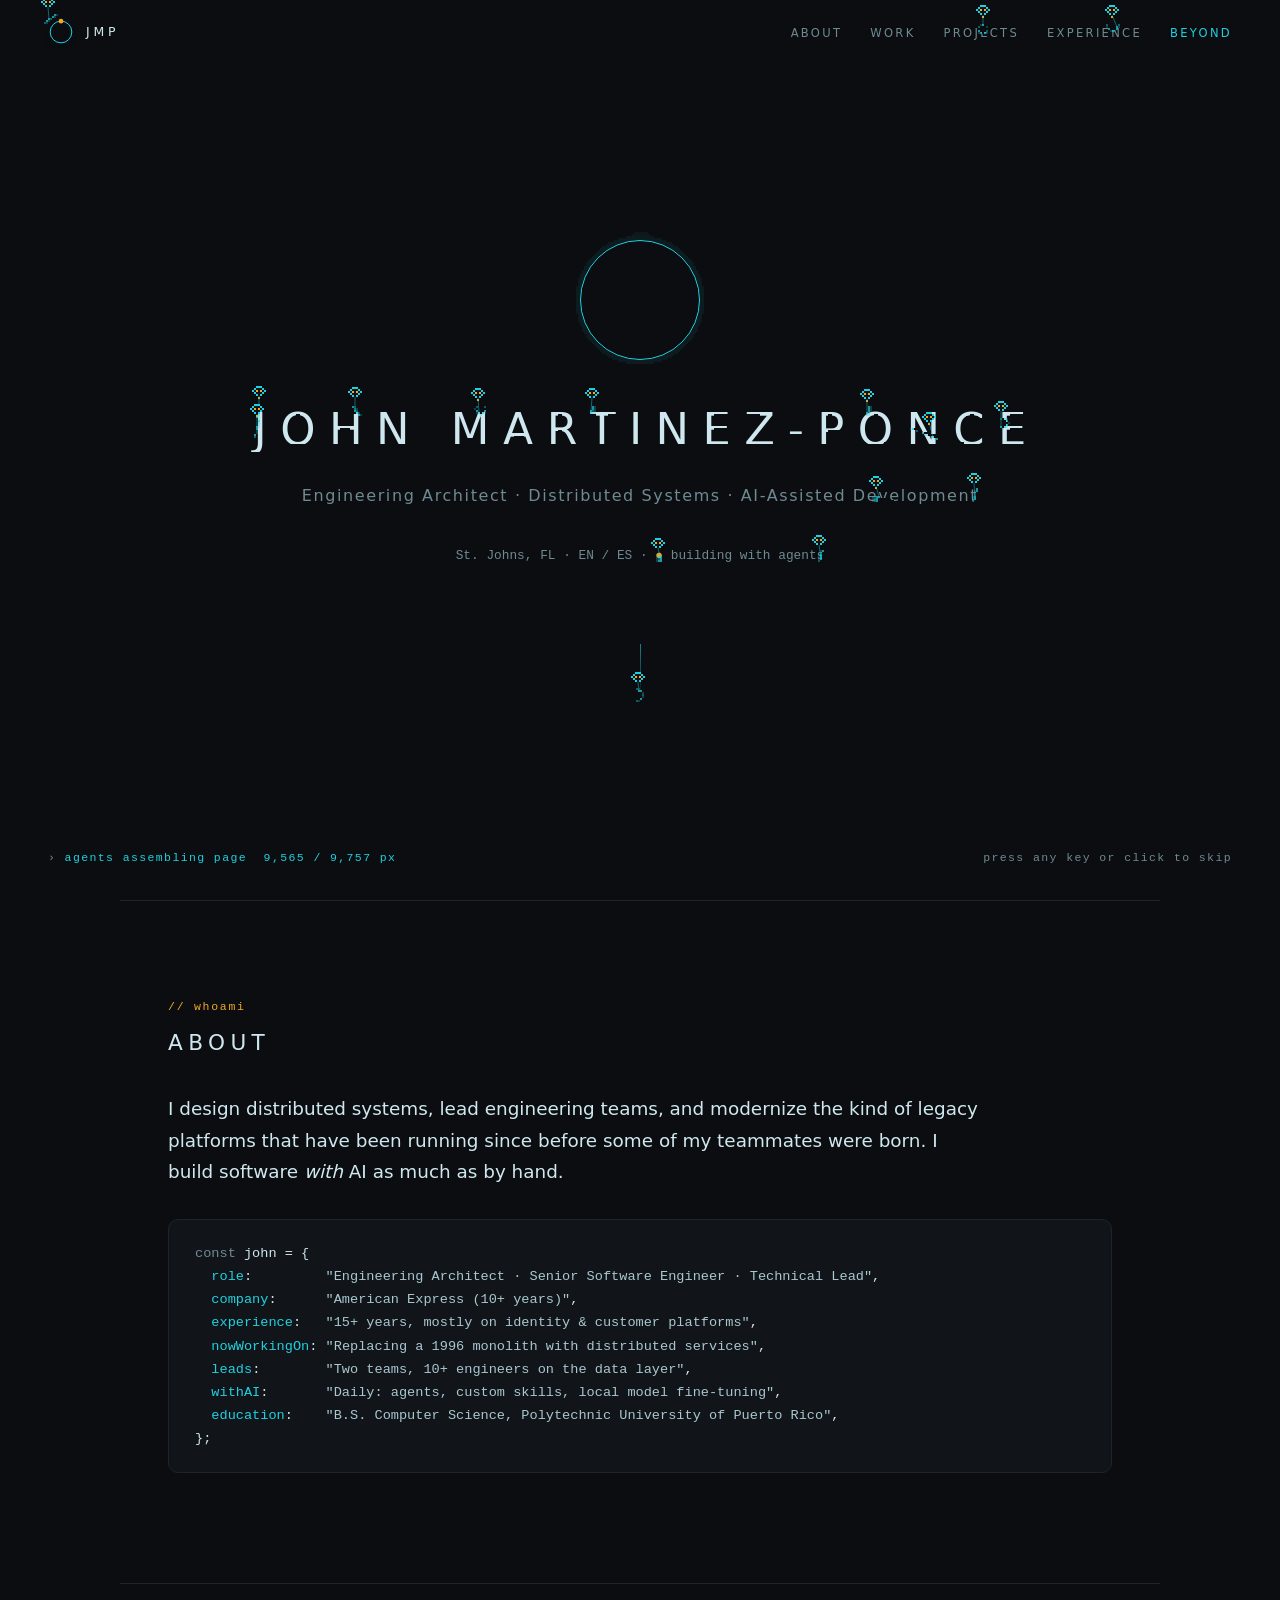
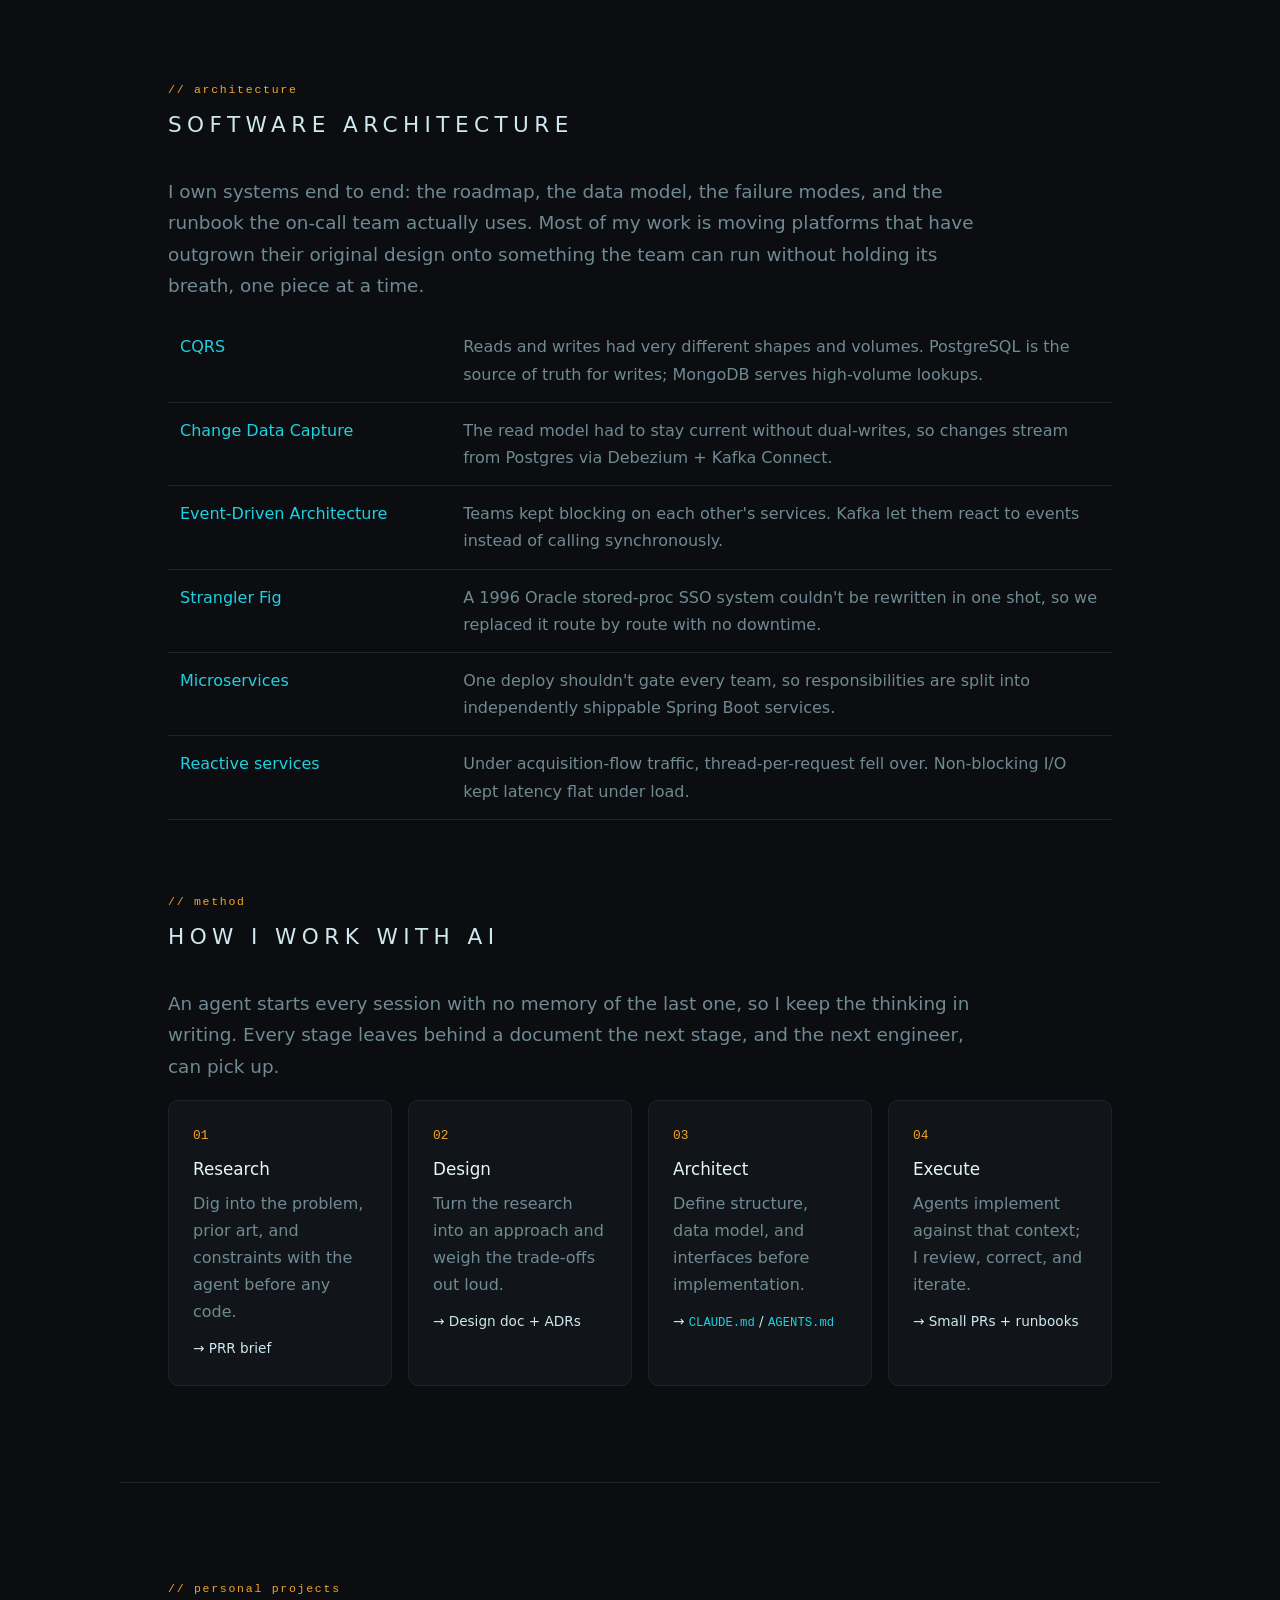
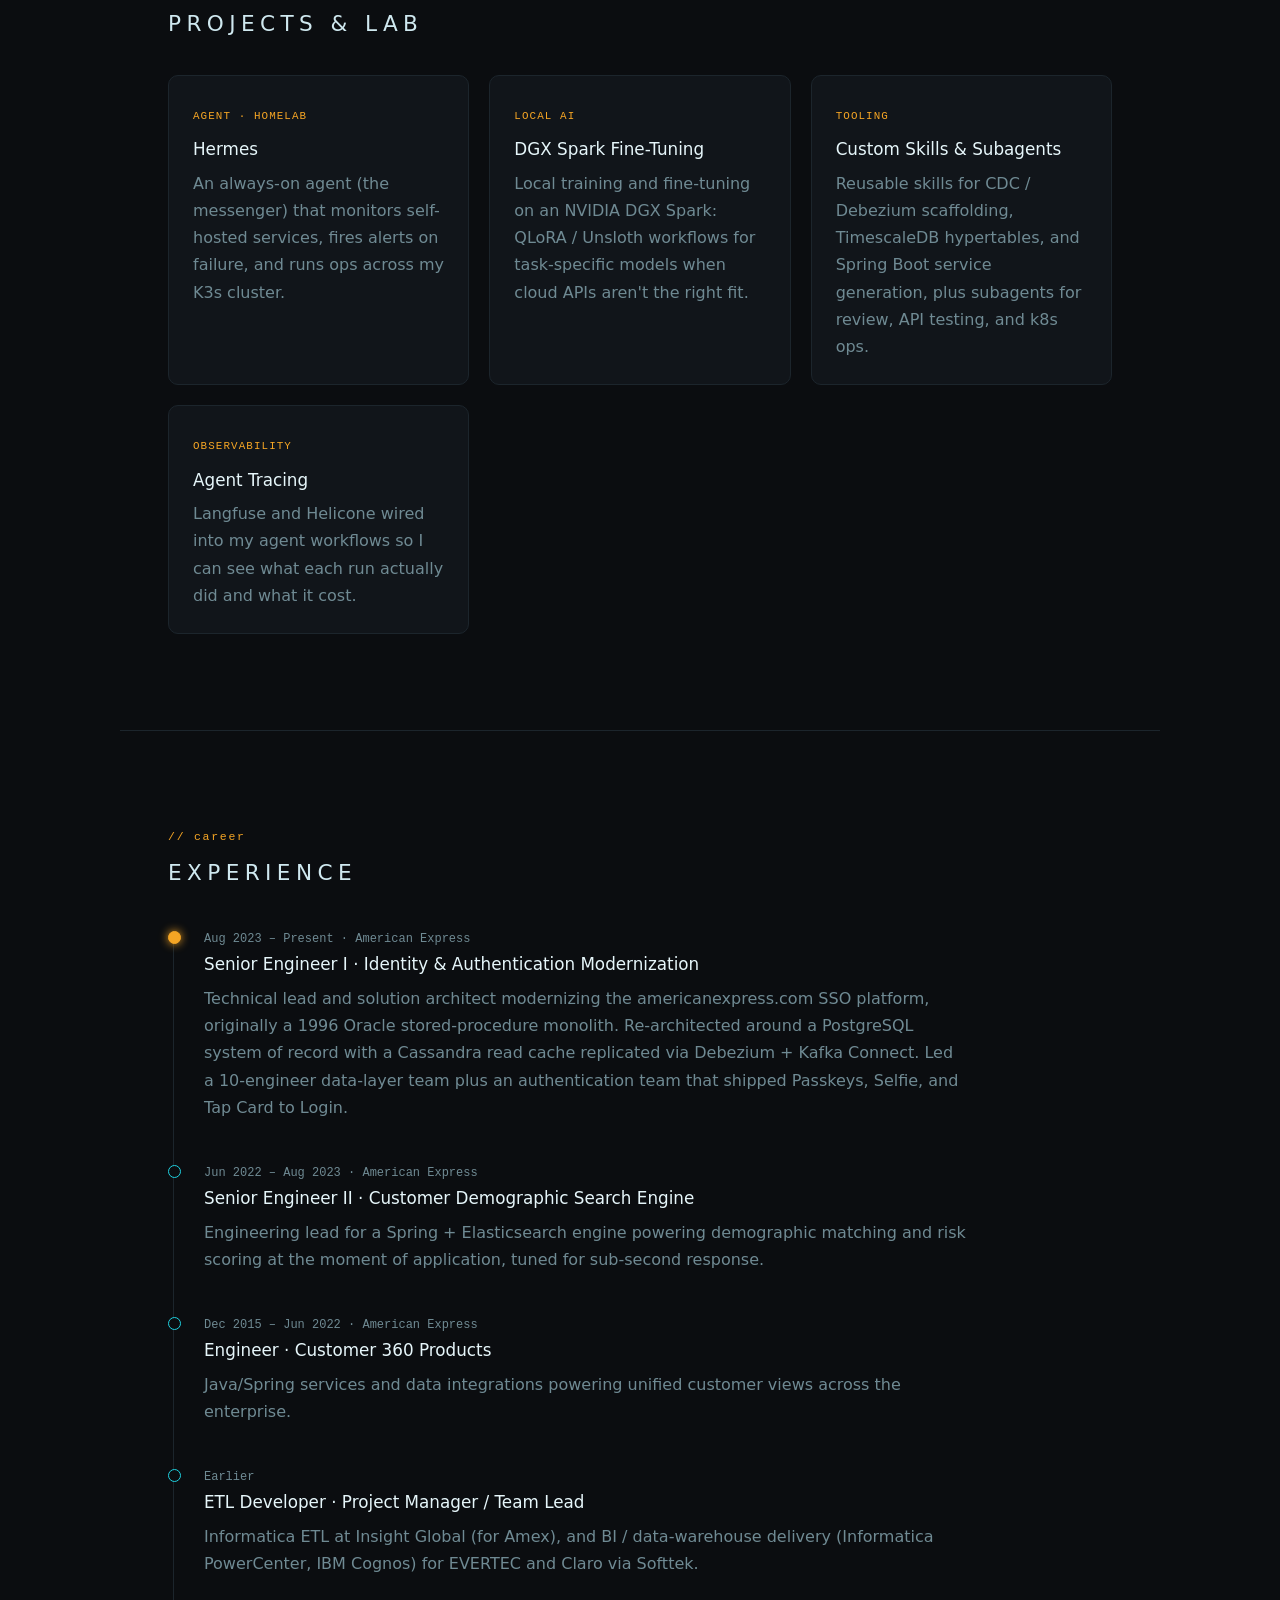
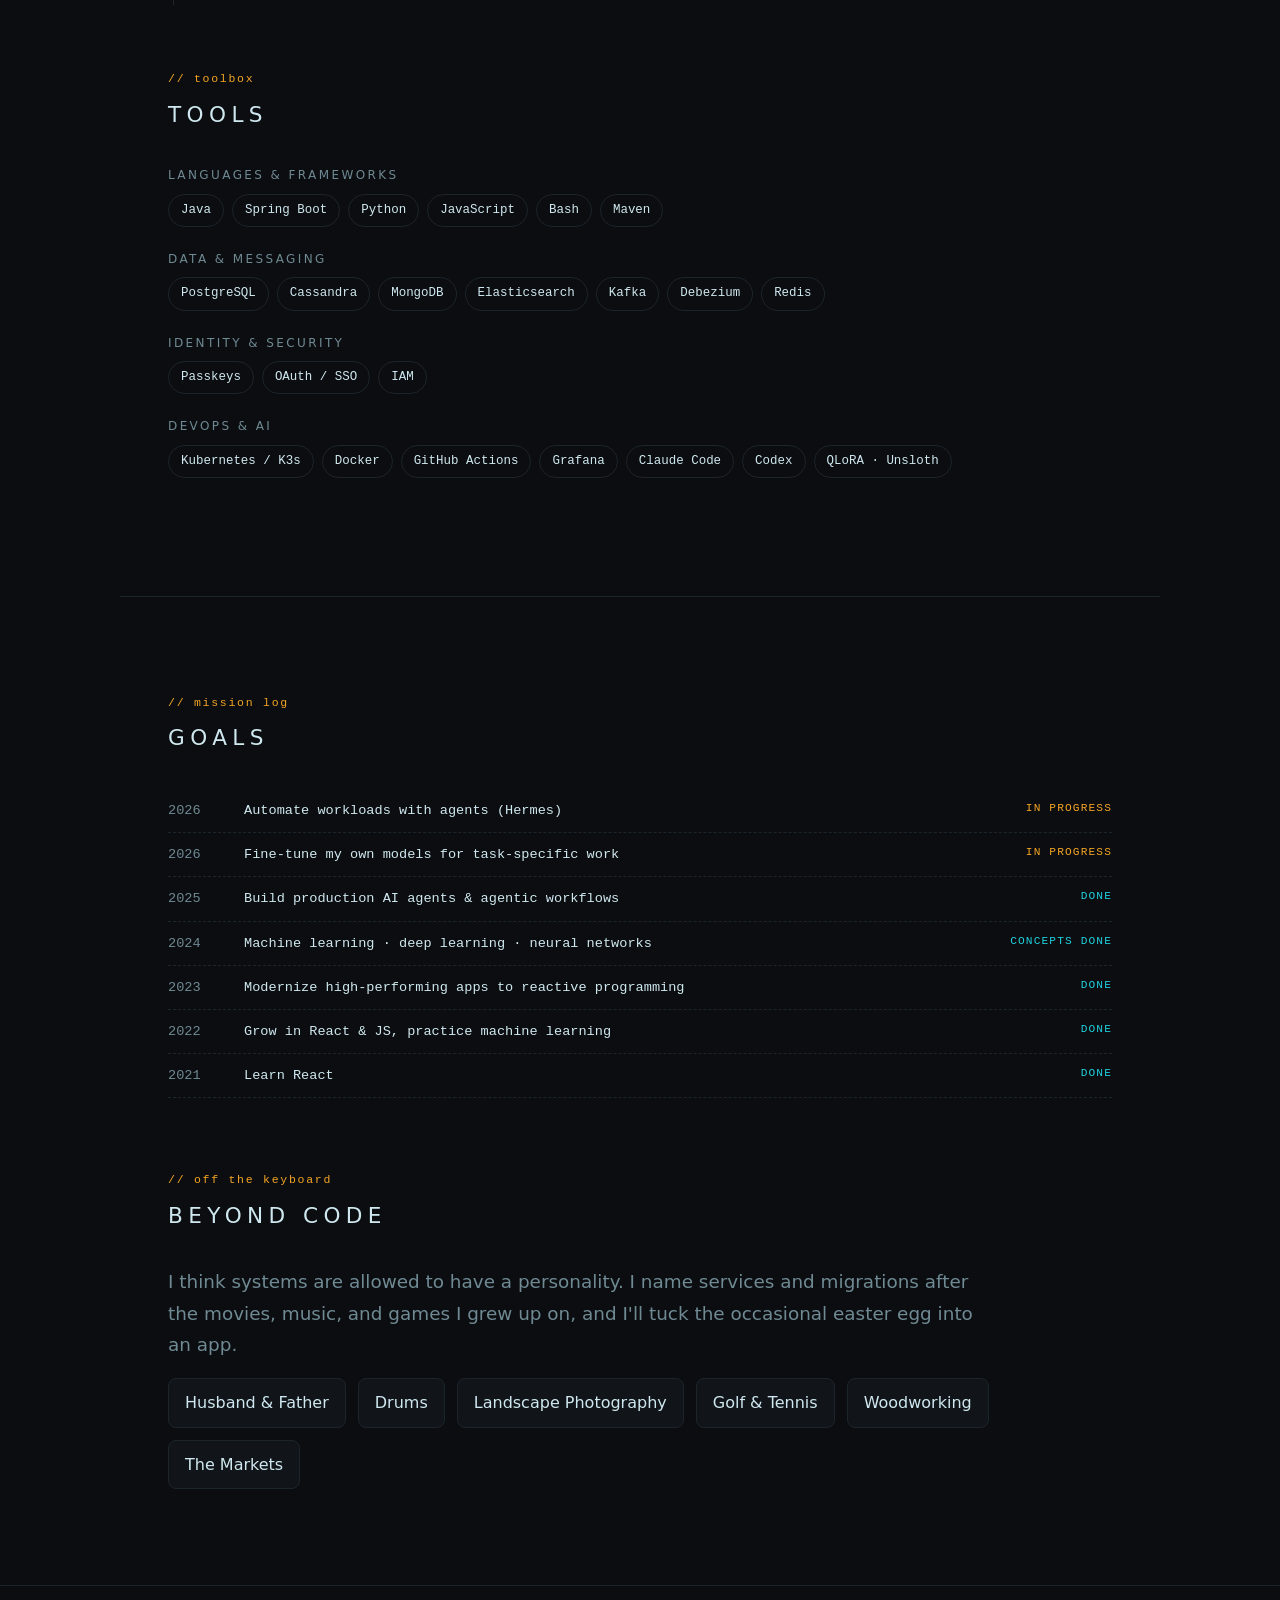
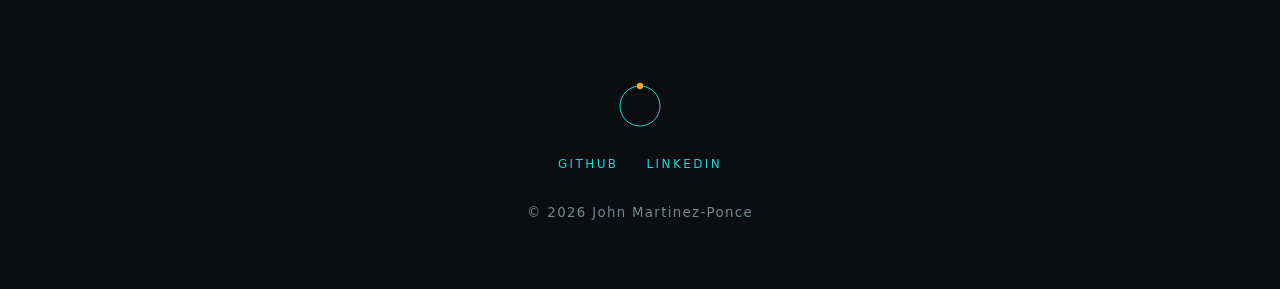
==== site/index.html @ c5ee33a5 "Add personal portfolio site with agent-built loading intro Static site in site/ (no build step) usin" ====
<!doctype html>
<html lang="en">
<head>
  <meta charset="utf-8">
  <meta name="viewport" content="width=device-width, initial-scale=1">
  <title>John Martinez-Ponce · Engineering Architect</title>
  <meta name="description" content="John Martinez-Ponce: Engineering Architect, distributed systems, and AI-assisted development.">
  <meta name="theme-color" content="#0b0d10">
  <link rel="icon" href="favicon.svg" type="image/svg+xml">
  <link rel="stylesheet" href="styles.css">
  <!-- Arm the loading intro before first paint (skipped for reduced-motion users). -->
  <script>
    if (!matchMedia("(prefers-reduced-motion: reduce)").matches) {
      document.documentElement.classList.add("intro");
      history.scrollRestoration = "manual";
    }
  </script>
</head>
<body>

<div id="intro" aria-hidden="true">
  <div class="intro-hud">
    <span>› <span id="intro-status">booting construct</span></span>
    <span class="intro-skip">press any key or click to skip</span>
  </div>
</div>

<nav class="nav">
  <a class="brand" href="#top" aria-label="Home">
    <svg class="orbit" viewBox="0 0 120 120" aria-hidden="true">
      <circle class="ring" cx="60" cy="60" r="50"/>
      <circle class="dot" cx="60" cy="10" r="11"/>
    </svg>
    JMP
  </a>
  <ul>
    <li><a href="#about">About</a></li>
    <li><a href="#work">Work</a></li>
    <li><a href="#projects">Projects</a></li>
    <li><a href="#experience">Experience</a></li>
    <li><a href="#beyond">Beyond</a></li>
  </ul>
</nav>

<header class="hero" id="top">
  <div class="orbit-mark" aria-hidden="true"></div>
  <h1>John Martinez-Ponce</h1>
  <p class="tagline">Engineering Architect · Distributed Systems · AI-Assisted Development</p>
  <p class="status">St. Johns, FL · EN / ES · <span>●</span> building with agents</p>
  <div class="scroll-cue" aria-hidden="true"></div>
</header>

<main>

  <section id="about">
    <p class="eyebrow">// whoami</p>
    <h2>About</h2>
    <p class="lede">
      I design distributed systems, lead engineering teams, and modernize the kind of legacy platforms
      that have been running since before some of my teammates were born. I build software
      <em>with</em> AI as much as by hand.
    </p>
<pre class="terminal"><span class="p">const</span> john = {
  <span class="k">role</span>:         <span class="s">"Engineering Architect · Senior Software Engineer · Technical Lead"</span>,
  <span class="k">company</span>:      <span class="s">"American Express (10+ years)"</span>,
  <span class="k">experience</span>:   <span class="s">"15+ years, mostly on identity &amp; customer platforms"</span>,
  <span class="k">nowWorkingOn</span>: <span class="s">"Replacing a 1996 monolith with distributed services"</span>,
  <span class="k">leads</span>:        <span class="s">"Two teams, 10+ engineers on the data layer"</span>,
  <span class="k">withAI</span>:       <span class="s">"Daily: agents, custom skills, local model fine-tuning"</span>,
  <span class="k">education</span>:    <span class="s">"B.S. Computer Science, Polytechnic University of Puerto Rico"</span>,
};</pre>
  </section>

  <section id="work">
    <p class="eyebrow">// architecture</p>
    <h2>Software Architecture</h2>
    <p class="lede muted">
      I own systems end to end: the roadmap, the data model, the failure modes, and the runbook the
      on-call team actually uses. Most of my work is moving platforms that have outgrown their original
      design onto something the team can run without holding its breath, one piece at a time.
    </p>
    <table class="patterns">
      <tr><td>CQRS</td><td>Reads and writes had very different shapes and volumes. PostgreSQL is the source of truth for writes; MongoDB serves high-volume lookups.</td></tr>
      <tr><td>Change Data Capture</td><td>The read model had to stay current without dual-writes, so changes stream from Postgres via Debezium + Kafka Connect.</td></tr>
      <tr><td>Event-Driven Architecture</td><td>Teams kept blocking on each other's services. Kafka let them react to events instead of calling synchronously.</td></tr>
      <tr><td>Strangler Fig</td><td>A 1996 Oracle stored-proc SSO system couldn't be rewritten in one shot, so we replaced it route by route with no downtime.</td></tr>
      <tr><td>Microservices</td><td>One deploy shouldn't gate every team, so responsibilities are split into independently shippable Spring Boot services.</td></tr>
      <tr><td>Reactive services</td><td>Under acquisition-flow traffic, thread-per-request fell over. Non-blocking I/O kept latency flat under load.</td></tr>
    </table>

    <p class="eyebrow" style="margin-top:72px">// method</p>
    <h2>How I Work With AI</h2>
    <p class="lede muted">
      An agent starts every session with no memory of the last one, so I keep the thinking in writing.
      Every stage leaves behind a document the next stage, and the next engineer, can pick up.
    </p>
    <div class="steps">
      <div class="card"><h3>Research</h3><p>Dig into the problem, prior art, and constraints with the agent before any code.</p><p class="out">→ PRR brief</p></div>
      <div class="card"><h3>Design</h3><p>Turn the research into an approach and weigh the trade-offs out loud.</p><p class="out">→ Design doc + ADRs</p></div>
      <div class="card"><h3>Architect</h3><p>Define structure, data model, and interfaces before implementation.</p><p class="out">→ <code>CLAUDE.md</code> / <code>AGENTS.md</code></p></div>
      <div class="card"><h3>Execute</h3><p>Agents implement against that context; I review, correct, and iterate.</p><p class="out">→ Small PRs + runbooks</p></div>
    </div>
  </section>

  <section id="projects">
    <p class="eyebrow">// personal projects</p>
    <h2>Projects &amp; Lab</h2>
    <div class="grid">
      <article class="card">
        <span class="tag">Agent · Homelab</span>
        <h3>Hermes</h3>
        <p>An always-on agent (the messenger) that monitors self-hosted services, fires alerts on failure, and runs ops across my K3s cluster.</p>
      </article>
      <article class="card">
        <span class="tag">Local AI</span>
        <h3>DGX Spark Fine-Tuning</h3>
        <p>Local training and fine-tuning on an NVIDIA DGX Spark: QLoRA / Unsloth workflows for task-specific models when cloud APIs aren't the right fit.</p>
      </article>
      <article class="card">
        <span class="tag">Tooling</span>
        <h3>Custom Skills &amp; Subagents</h3>
        <p>Reusable skills for CDC / Debezium scaffolding, TimescaleDB hypertables, and Spring Boot service generation, plus subagents for review, API testing, and k8s ops.</p>
      </article>
      <article class="card">
        <span class="tag">Observability</span>
        <h3>Agent Tracing</h3>
        <p>Langfuse and Helicone wired into my agent workflows so I can see what each run actually did and what it cost.</p>
      </article>
    </div>
  </section>

  <section id="experience">
    <p class="eyebrow">// career</p>
    <h2>Experience</h2>
    <ol class="timeline">
      <li>
        <span class="when">Aug 2023 – Present · American Express</span>
        <h3>Senior Engineer I · Identity &amp; Authentication Modernization</h3>
        <p>Technical lead and solution architect modernizing the americanexpress.com SSO platform, originally a 1996 Oracle stored-procedure monolith. Re-architected around a PostgreSQL system of record with a Cassandra read cache replicated via Debezium + Kafka Connect. Led a 10-engineer data-layer team plus an authentication team that shipped Passkeys, Selfie, and Tap Card to Login.</p>
      </li>
      <li>
        <span class="when">Jun 2022 – Aug 2023 · American Express</span>
        <h3>Senior Engineer II · Customer Demographic Search Engine</h3>
        <p>Engineering lead for a Spring + Elasticsearch engine powering demographic matching and risk scoring at the moment of application, tuned for sub-second response.</p>
      </li>
      <li>
        <span class="when">Dec 2015 – Jun 2022 · American Express</span>
        <h3>Engineer · Customer 360 Products</h3>
        <p>Java/Spring services and data integrations powering unified customer views across the enterprise.</p>
      </li>
      <li>
        <span class="when">Earlier</span>
        <h3>ETL Developer · Project Manager / Team Lead</h3>
        <p>Informatica ETL at Insight Global (for Amex), and BI / data-warehouse delivery (Informatica PowerCenter, IBM Cognos) for EVERTEC and Claro via Softtek.</p>
      </li>
    </ol>

    <p class="eyebrow" style="margin-top:56px">// toolbox</p>
    <h2>Tools</h2>
    <div class="stack-group"><h3>Languages &amp; Frameworks</h3><div class="chips"><span>Java</span><span>Spring Boot</span><span>Python</span><span>JavaScript</span><span>Bash</span><span>Maven</span></div></div>
    <div class="stack-group"><h3>Data &amp; Messaging</h3><div class="chips"><span>PostgreSQL</span><span>Cassandra</span><span>MongoDB</span><span>Elasticsearch</span><span>Kafka</span><span>Debezium</span><span>Redis</span></div></div>
    <div class="stack-group"><h3>Identity &amp; Security</h3><div class="chips"><span>Passkeys</span><span>OAuth / SSO</span><span>IAM</span></div></div>
    <div class="stack-group"><h3>DevOps &amp; AI</h3><div class="chips"><span>Kubernetes / K3s</span><span>Docker</span><span>GitHub Actions</span><span>Grafana</span><span>Claude Code</span><span>Codex</span><span>QLoRA · Unsloth</span></div></div>
  </section>

  <section id="beyond">
    <p class="eyebrow">// mission log</p>
    <h2>Goals</h2>
    <ul class="log">
      <li><span class="yr">2026</span><span>Automate workloads with agents (Hermes)</span><span class="st live">IN PROGRESS</span></li>
      <li><span class="yr">2026</span><span>Fine-tune my own models for task-specific work</span><span class="st live">IN PROGRESS</span></li>
      <li><span class="yr">2025</span><span>Build production AI agents &amp; agentic workflows</span><span class="st done">DONE</span></li>
      <li><span class="yr">2024</span><span>Machine learning · deep learning · neural networks</span><span class="st done">CONCEPTS DONE</span></li>
      <li><span class="yr">2023</span><span>Modernize high-performing apps to reactive programming</span><span class="st done">DONE</span></li>
      <li><span class="yr">2022</span><span>Grow in React &amp; JS, practice machine learning</span><span class="st done">DONE</span></li>
      <li><span class="yr">2021</span><span>Learn React</span><span class="st done">DONE</span></li>
    </ul>

    <p class="eyebrow" style="margin-top:72px">// off the keyboard</p>
    <h2>Beyond Code</h2>
    <p class="lede muted">
      I think systems are allowed to have a personality. I name services and migrations after the movies,
      music, and games I grew up on, and I'll tuck the occasional easter egg into an app.
    </p>
    <div class="hobbies">
      <span>Husband &amp; Father</span><span>Drums</span><span>Landscape Photography</span>
      <span>Golf &amp; Tennis</span><span>Woodworking</span><span>The Markets</span>
    </div>
  </section>

</main>

<footer>
  <svg class="orbit" viewBox="0 0 120 120" aria-hidden="true">
    <circle class="ring" cx="60" cy="60" r="50"/>
    <circle class="dot" cx="60" cy="10" r="8"/>
  </svg>
  <div class="links">
    <a href="https://github.com/jmartinez5120">GitHub</a>
    <a href="https://www.linkedin.com/in/john-martinez-10aba346">LinkedIn</a>
  </div>
  <small>© <span id="year"></span> John Martinez-Ponce</small>
</footer>

<script src="main.js"></script>
<script src="intro.js"></script>
</body>
</html>
---- site/styles.css ----
/* Palette lifted from liminalorbit.com */
:root {
  --bg: #0b0d10;
  --bg-raised: #11151a;
  --line: #1c252c;
  --text: #cfe8ef;
  --muted: #6f8a93;
  --cyan: #1fd1e0;
  --amber: #f5a524;
  --sans: system-ui, -apple-system, "Segoe UI", sans-serif;
  --mono: ui-monospace, "SF Mono", Menlo, Consolas, monospace;
  --max: 1040px;
}

* { box-sizing: border-box; }
body {
  margin: 0;
  background: var(--bg);
  color: var(--text);
  font-family: var(--sans);
  font-weight: 300;
  line-height: 1.7;
  -webkit-font-smoothing: antialiased;
}
a { color: var(--cyan); text-decoration: none; }
a:hover { color: var(--amber); }
strong { font-weight: 500; color: #e6f6fa; }
code { font-family: var(--mono); font-size: .9em; color: var(--cyan); }

/* ---------- Orbit mark ---------- */
.orbit { display: block; overflow: visible; }
.orbit .ring {
  fill: none;
  stroke: var(--cyan);
  stroke-width: 1;
  vector-effect: non-scaling-stroke;
}
.orbit .dot { fill: var(--amber); }

/* Hero mark: exact CSS from liminalorbit.com (120px ring, 10px dot, both glowing). */
.orbit-mark {
  width: 120px;
  height: 120px;
  border: 1px solid var(--cyan);
  border-radius: 50%;
  position: relative;
  margin-bottom: 32px;
  box-shadow: 0 0 40px #1fd1e033;
}
.orbit-mark::after {
  content: "";
  position: absolute;
  width: 10px;
  height: 10px;
  background: var(--amber);
  border-radius: 50%;
  top: -5px;
  left: 55px;
  box-shadow: 0 0 12px var(--amber);
}

/* ---------- Nav ---------- */
.nav {
  position: fixed;
  inset: 0 0 auto 0;
  z-index: 10;
  display: flex;
  align-items: center;
  justify-content: space-between;
  padding: 18px clamp(20px, 5vw, 48px);
  background: linear-gradient(var(--bg) 40%, transparent);
}
.brand {
  display: flex;
  align-items: center;
  gap: 12px;
  color: var(--text);
  letter-spacing: .3em;
  text-transform: uppercase;
  font-size: .78rem;
}
.brand .orbit { width: 26px; height: 26px; }
.nav ul { display: flex; gap: 28px; list-style: none; margin: 0; padding: 0; }
.nav ul a {
  color: var(--muted);
  font-size: .72rem;
  letter-spacing: .2em;
  text-transform: uppercase;
}
.nav ul a:hover, .nav ul a.active { color: var(--cyan); }

/* ---------- Hero ---------- */
.hero {
  min-height: 100vh;
  display: flex;
  flex-direction: column;
  align-items: center;
  justify-content: center;
  text-align: center;
  padding: 120px 24px 80px;
}
.hero h1 {
  font-weight: 300;
  letter-spacing: .3em;
  text-transform: uppercase;
  font-size: clamp(1.6rem, 4.5vw, 2.8rem);
  margin: 0 0 0 .3em; /* offsets trailing letter-spacing so it centers */
}
.hero .tagline { color: var(--muted); letter-spacing: .1em; margin: 14px 0 0; }
.hero .status {
  margin-top: 36px;
  font-family: var(--mono);
  font-size: .8rem;
  color: var(--muted);
}
.hero .status span { color: var(--amber); }
.scroll-cue {
  margin-top: 64px;
  width: 1px;
  height: 56px;
  background: linear-gradient(var(--cyan), transparent);
  opacity: .6;
}

/* ---------- Sections ---------- */
main section {
  max-width: var(--max);
  margin: 0 auto;
  padding: 96px clamp(20px, 5vw, 48px);
  border-top: 1px solid var(--line);
}
.eyebrow {
  font-family: var(--mono);
  font-size: .72rem;
  color: var(--amber);
  letter-spacing: .15em;
  margin: 0 0 8px;
}
h2 {
  font-weight: 300;
  letter-spacing: .25em;
  text-transform: uppercase;
  font-size: 1.35rem;
  margin: 0 0 32px;
}
h3 { font-weight: 500; font-size: 1.05rem; margin: 0 0 6px; color: #e6f6fa; }
.lede { font-size: 1.15rem; max-width: 70ch; }
.muted { color: var(--muted); }

.grid { display: grid; gap: 20px; grid-template-columns: repeat(auto-fit, minmax(280px, 1fr)); }
.card {
  background: var(--bg-raised);
  border: 1px solid var(--line);
  border-radius: 10px;
  padding: 24px;
}
.card:hover { border-color: #1fd1e055; }
.card p { margin: 0; color: var(--muted); }
.card .tag {
  display: inline-block;
  font-family: var(--mono);
  font-size: .68rem;
  letter-spacing: .1em;
  text-transform: uppercase;
  color: var(--amber);
  margin-bottom: 10px;
}

/* whoami block */
.terminal {
  background: var(--bg-raised);
  border: 1px solid var(--line);
  border-radius: 10px;
  padding: 22px 26px;
  font-family: var(--mono);
  font-size: .85rem;
  overflow-x: auto;
  margin-top: 32px;
}
.terminal .k { color: var(--cyan); }
.terminal .s { color: #a9c7cf; }
.terminal .p { color: var(--muted); }

/* Patterns table */
.patterns { width: 100%; border-collapse: collapse; margin-top: 8px; }
.patterns td { padding: 14px 12px; border-bottom: 1px solid var(--line); vertical-align: top; }
.patterns td:first-child { color: var(--cyan); white-space: nowrap; font-weight: 400; width: 30%; }
.patterns td:last-child { color: var(--muted); }

/* Methodology steps */
.steps { counter-reset: step; display: grid; gap: 16px; grid-template-columns: repeat(auto-fit, minmax(220px, 1fr)); }
.steps .card::before {
  counter-increment: step;
  content: "0" counter(step);
  display: block;
  font-family: var(--mono);
  color: var(--amber);
  font-size: .8rem;
  margin-bottom: 8px;
}
.steps .out { margin-top: 12px; font-size: .85rem; color: var(--text); }

/* Experience timeline */
.timeline { list-style: none; padding: 0; margin: 0; position: relative; }
.timeline::before {
  content: "";
  position: absolute;
  left: 5px; top: 8px; bottom: 8px;
  width: 1px;
  background: var(--line);
}
.timeline li { position: relative; padding: 0 0 36px 36px; }
.timeline li::before {
  content: "";
  position: absolute;
  left: 0; top: 8px;
  width: 11px; height: 11px;
  border-radius: 50%;
  border: 1px solid var(--cyan);
  background: var(--bg);
}
.timeline li:first-child::before { background: var(--amber); border-color: var(--amber); box-shadow: 0 0 10px var(--amber); }
.timeline .when { font-family: var(--mono); font-size: .75rem; color: var(--muted); }
.timeline p { margin: 6px 0 0; color: var(--muted); max-width: 75ch; }

/* Stack chips */
.stack-group { margin-bottom: 22px; }
.stack-group h3 { font-size: .75rem; letter-spacing: .2em; text-transform: uppercase; color: var(--muted); font-weight: 400; }
.chips { display: flex; flex-wrap: wrap; gap: 8px; margin-top: 8px; }
.chips span {
  font-family: var(--mono);
  font-size: .78rem;
  padding: 5px 12px;
  border: 1px solid var(--line);
  border-radius: 999px;
  color: var(--text);
}

/* Mission log */
.log { font-family: var(--mono); font-size: .85rem; list-style: none; padding: 0; margin: 0; }
.log li { display: grid; grid-template-columns: 60px 1fr auto; gap: 16px; padding: 10px 0; border-bottom: 1px dashed var(--line); }
.log .yr { color: var(--muted); }
.log .st { font-size: .7rem; letter-spacing: .1em; }
.log .st.done { color: var(--cyan); }
.log .st.live { color: var(--amber); }

/* Off the keyboard */
.hobbies { display: flex; flex-wrap: wrap; gap: 12px; }
.hobbies span { padding: 10px 16px; background: var(--bg-raised); border: 1px solid var(--line); border-radius: 8px; }

/* Footer */
footer {
  text-align: center;
  padding: 96px 24px 64px;
  border-top: 1px solid var(--line);
}
footer .orbit { width: 48px; height: 48px; margin: 0 auto 24px; }
footer .links { display: flex; justify-content: center; gap: 28px; letter-spacing: .2em; text-transform: uppercase; font-size: .75rem; }
footer small { display: block; margin-top: 28px; color: var(--muted); letter-spacing: .1em; }

@media (max-width: 720px) {
  .nav ul { display: none; }
  .patterns td:first-child { white-space: normal; }
  .log li { grid-template-columns: 48px 1fr; }
  .log .st { grid-column: 2; }
}


/* ---------- Loading intro (agents build the hero) ---------- */
#intro { display: none; }
html.intro { overflow: hidden; }
html.intro #intro {
  display: block;
  position: fixed;
  inset: 0;
  z-index: 100;
  background: var(--bg);
  transition: opacity .45s ease;
}
#intro canvas { position: absolute; inset: 0; width: 100%; height: 100%; image-rendering: pixelated; }
#intro.done { opacity: 0; pointer-events: none; }
.intro-hud {
  position: absolute;
  left: clamp(20px, 5vw, 48px);
  right: clamp(20px, 5vw, 48px);
  bottom: 32px;
  display: flex;
  justify-content: space-between;
  gap: 16px;
  font-family: var(--mono);
  font-size: .72rem;
  letter-spacing: .12em;
  color: var(--muted);
}
#intro-status { color: var(--cyan); white-space: pre; }
@media (max-width: 600px) { .intro-skip { display: none; } }

/* Logo dot stays dark while the agents build, then powers on: a flicker, a flare
   past full brightness, then it settles at its normal glow. */
html.intro .orbit-mark::after { opacity: 0; }
html.intro .orbit-mark.power-on::after { animation: dot-power-on .95s ease-out forwards; }
@keyframes dot-power-on {
  0%   { opacity: 0;   box-shadow: 0 0 0 var(--amber);            filter: brightness(1); }
  12%  { opacity: .7;  box-shadow: 0 0 8px var(--amber);          filter: brightness(1.1); }
  22%  { opacity: .2;  box-shadow: 0 0 2px var(--amber);          filter: brightness(1); }
  50%  { opacity: 1;   box-shadow: 0 0 32px 8px var(--amber);     filter: brightness(1.7); }
  100% { opacity: 1;   box-shadow: 0 0 12px var(--amber);         filter: brightness(1); }
}
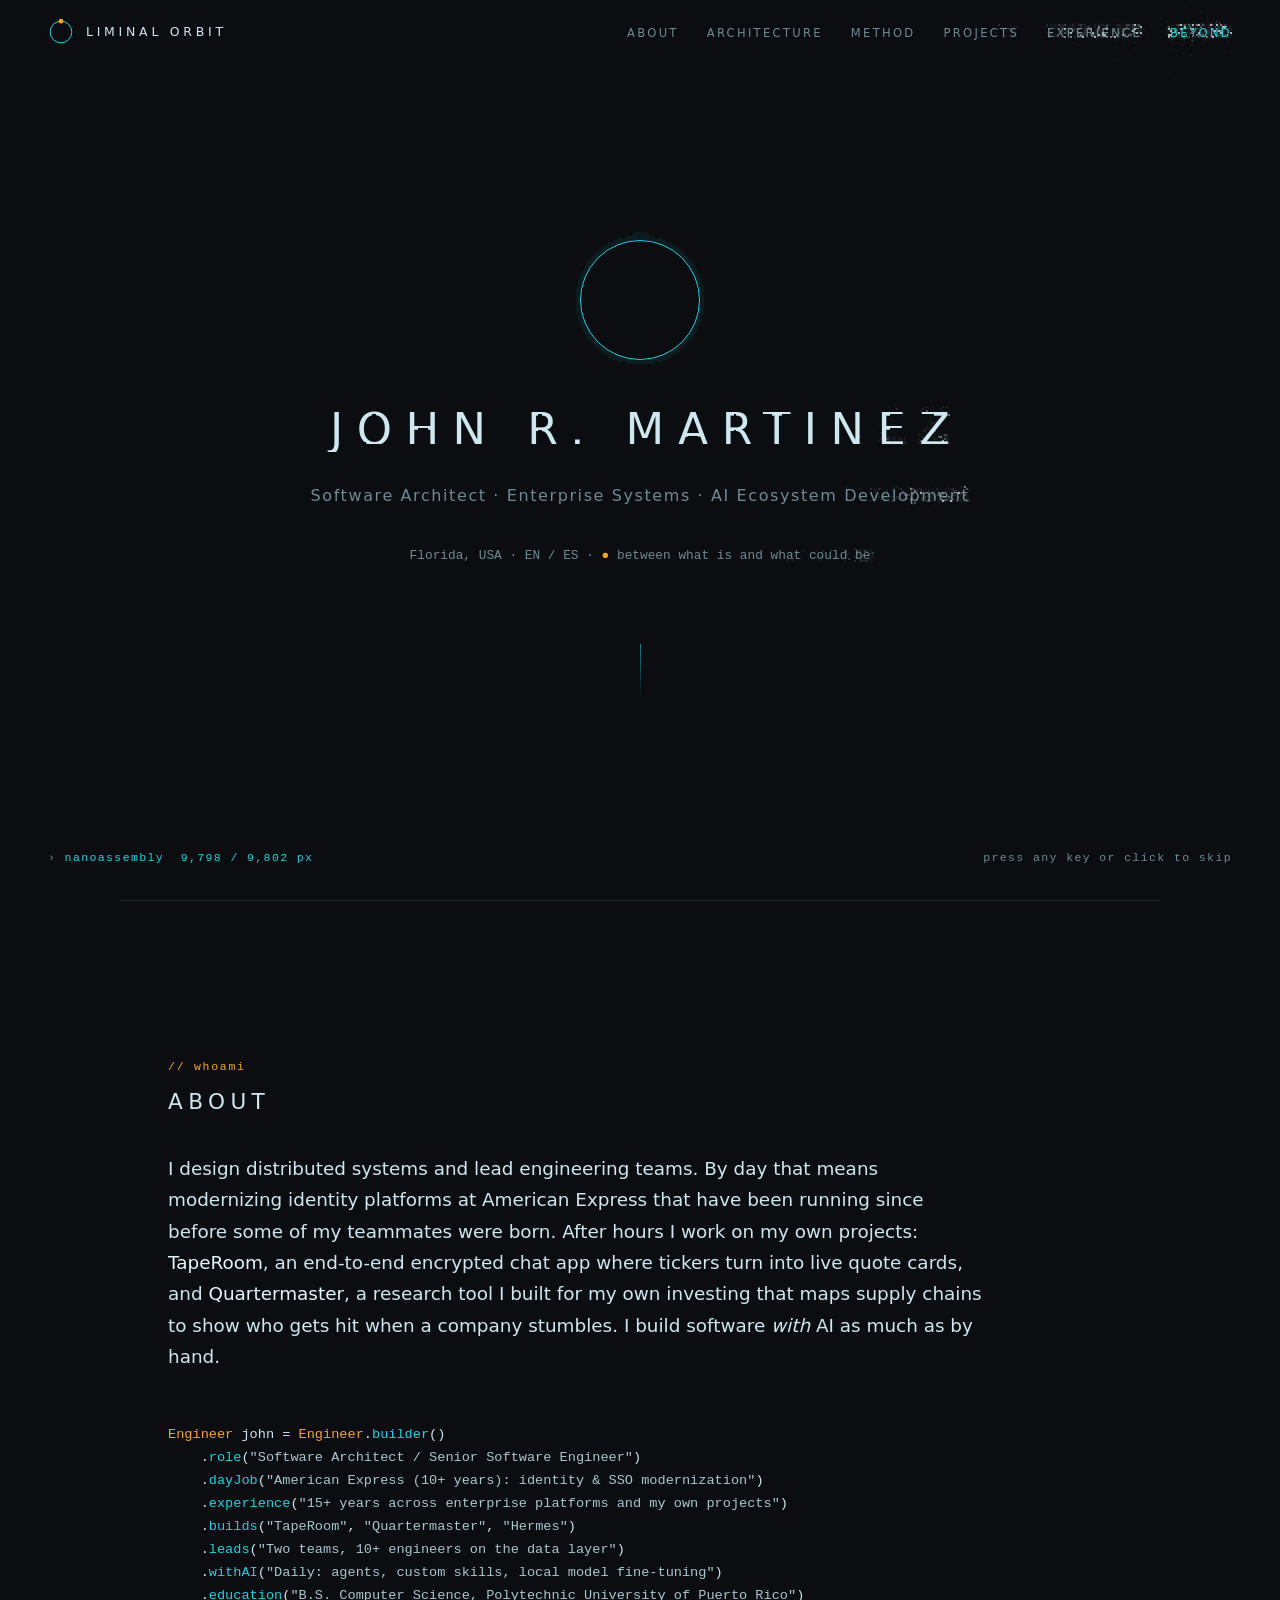
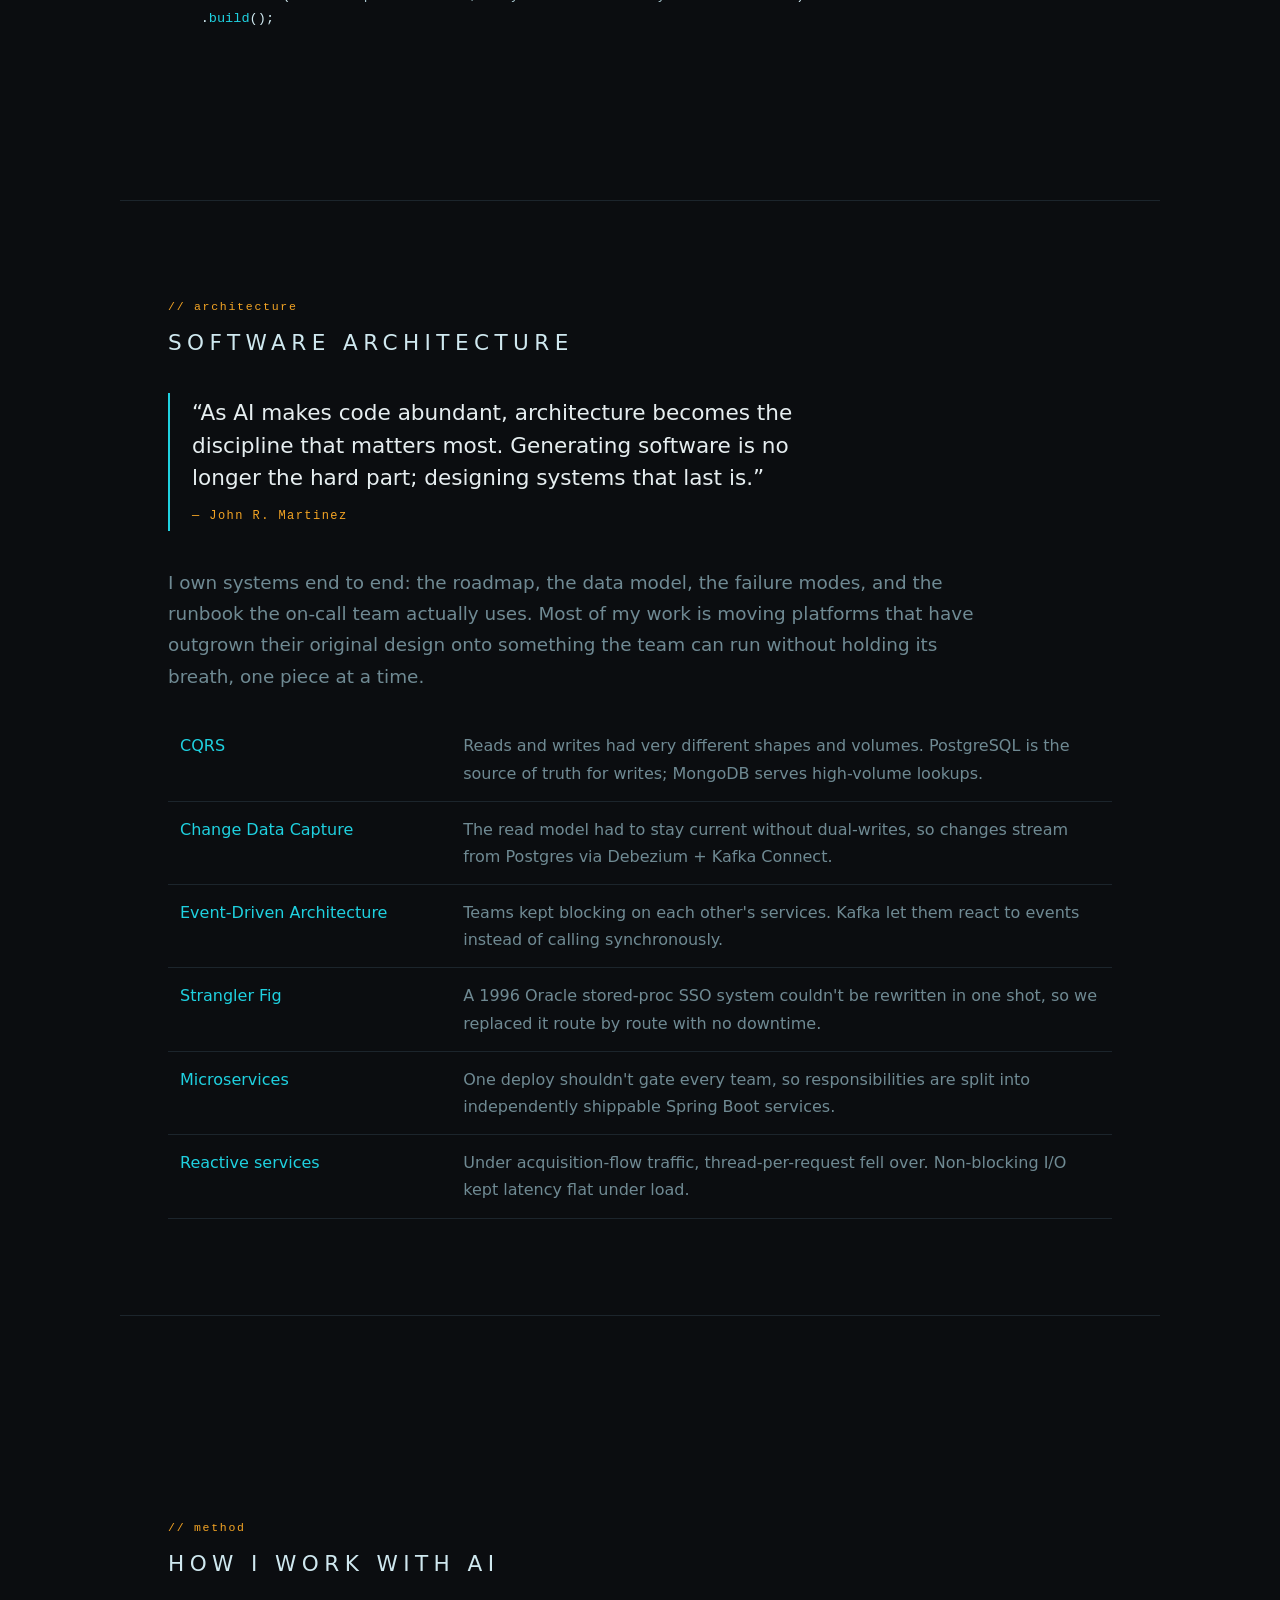
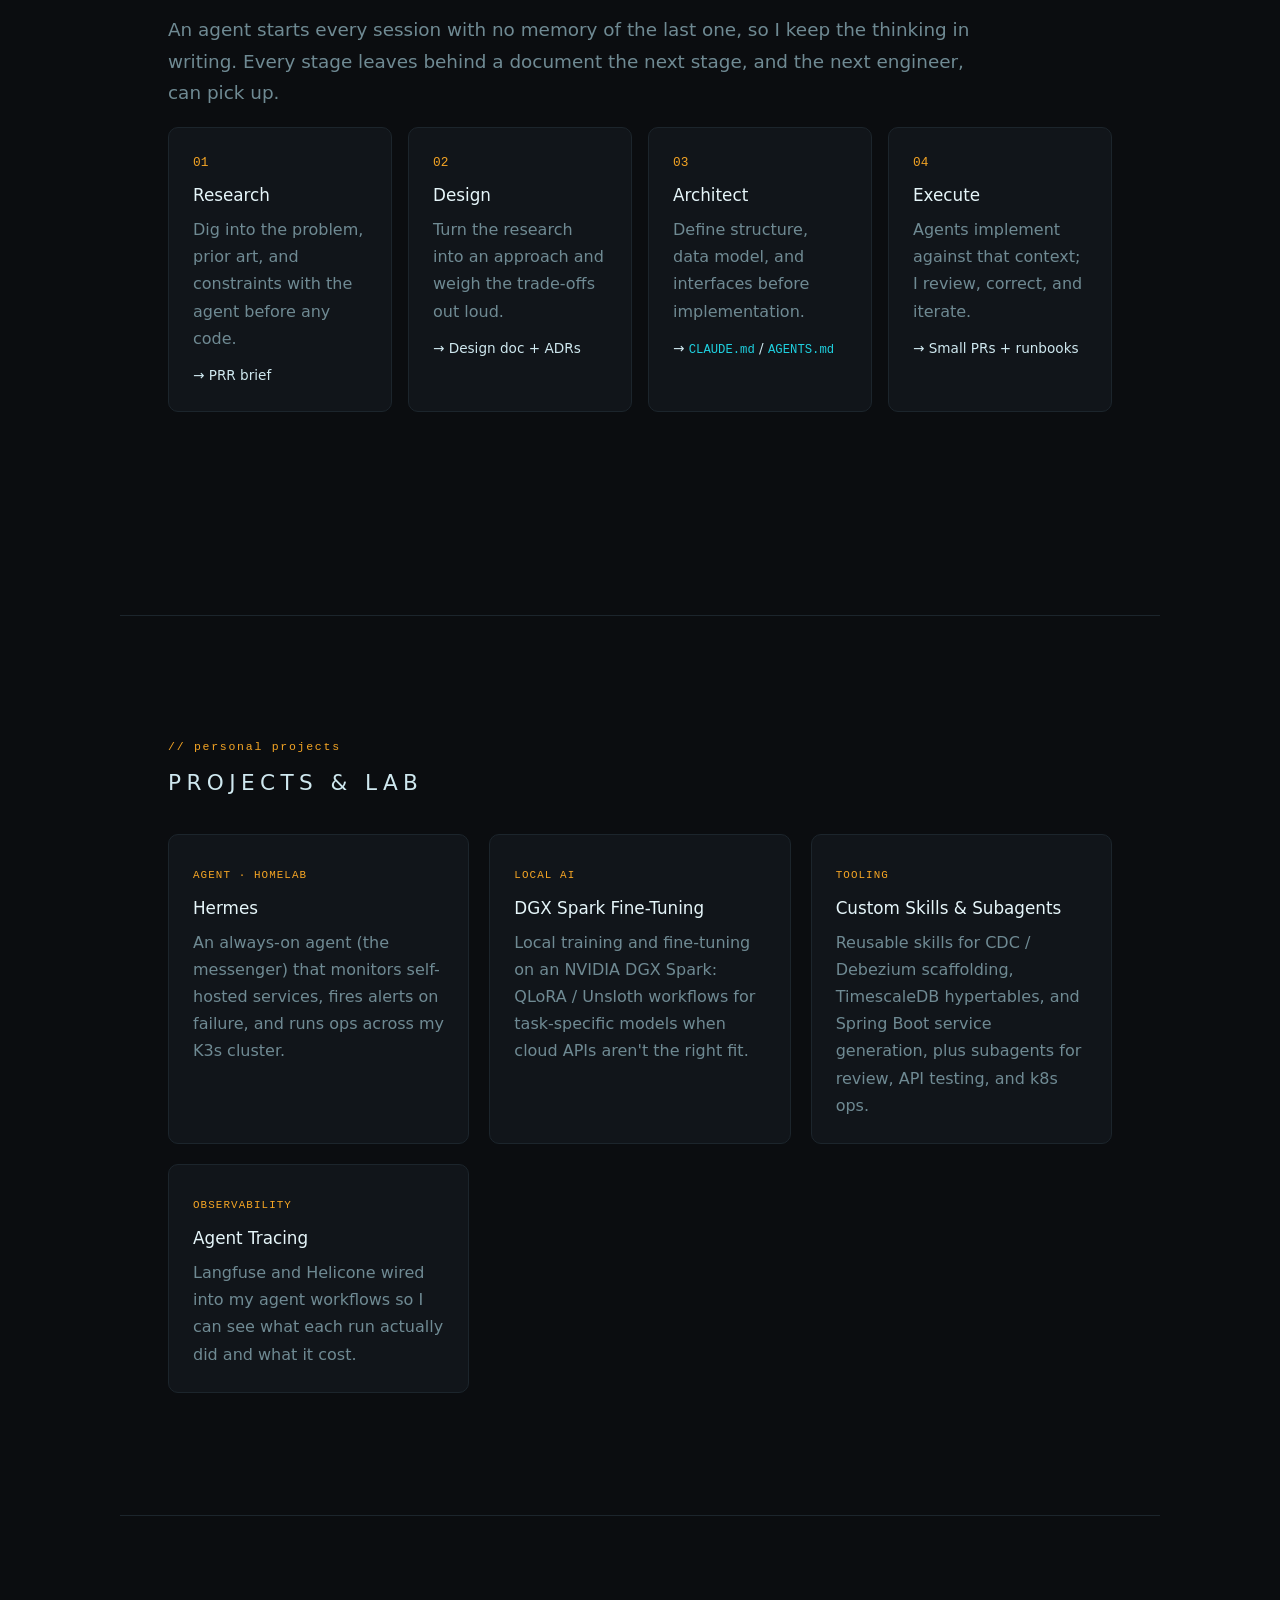
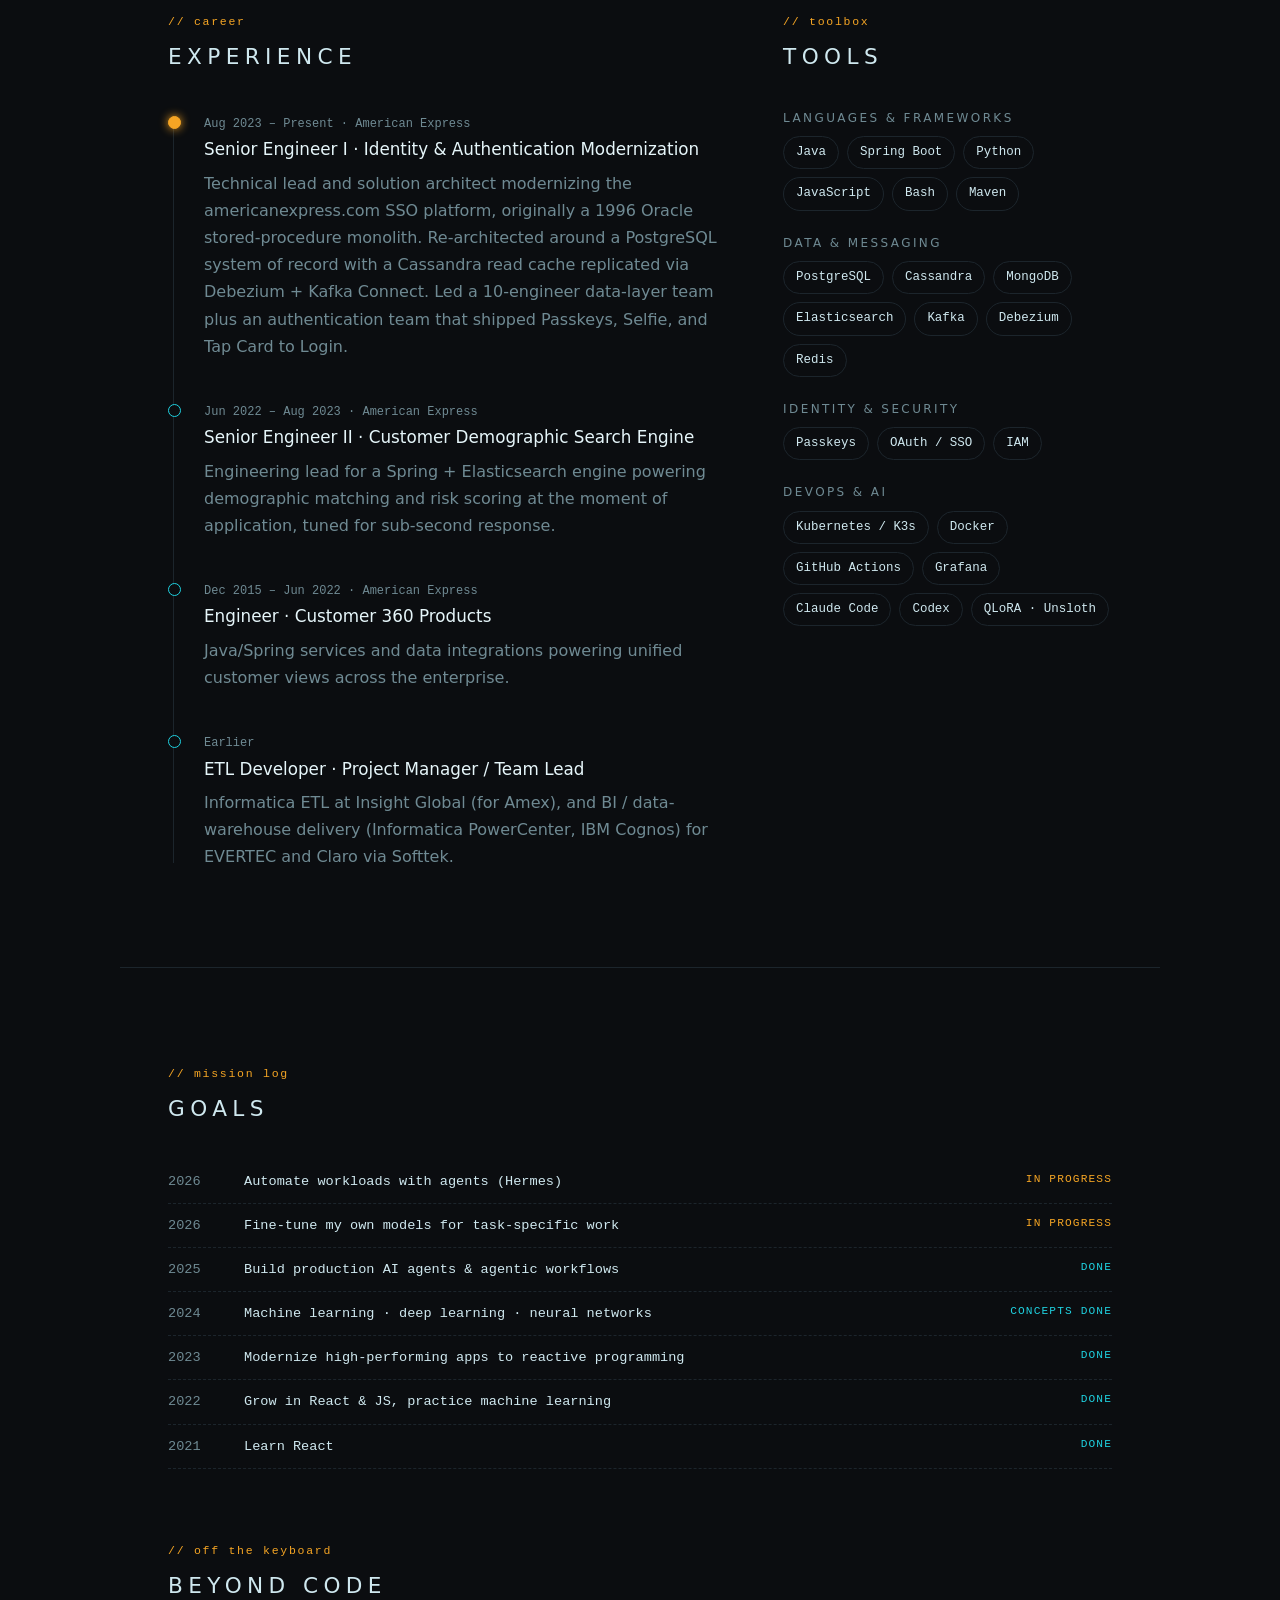
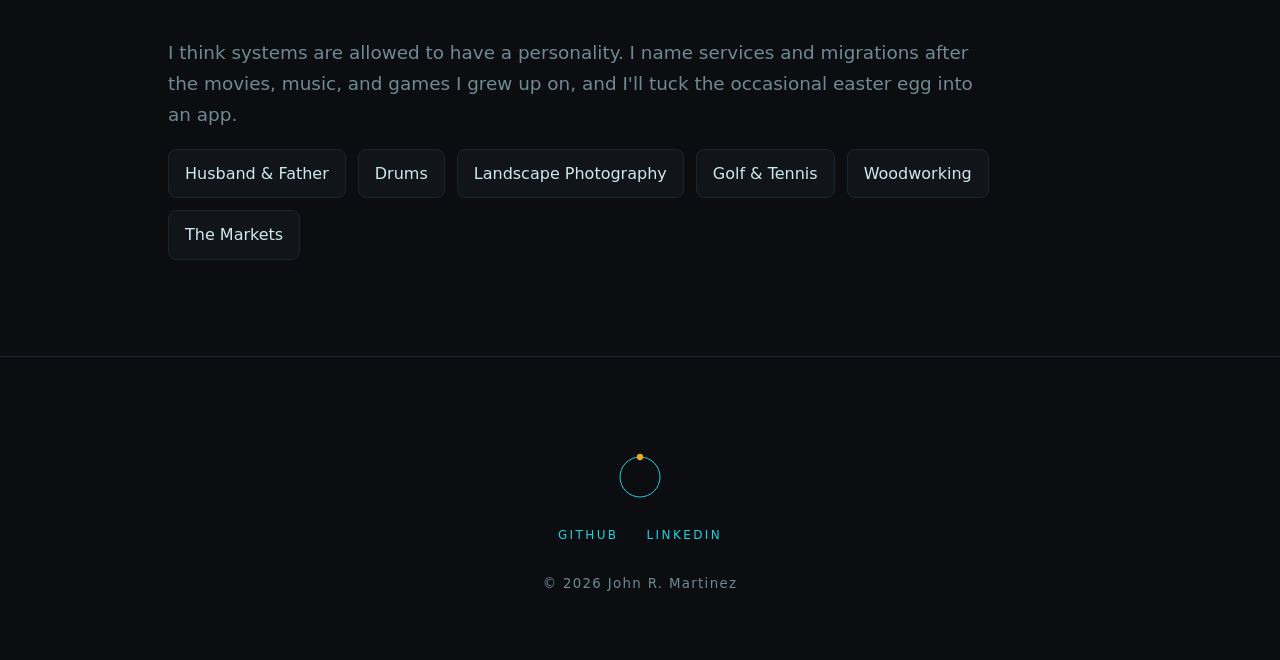
==== commit be6edc45: "Site: particle-built sections, Java profile block, Pages deploy - Every section dissolves into parti" ====
--- a/site/index.html
+++ b/site/index.html
@@ -3,8 +3,8 @@
 <head>
   <meta charset="utf-8">
   <meta name="viewport" content="width=device-width, initial-scale=1">
-  <title>John Martinez-Ponce · Engineering Architect</title>
-  <meta name="description" content="John Martinez-Ponce: Engineering Architect, distributed systems, and AI-assisted development.">
+  <title>John R. Martinez · Software Architect</title>
+  <meta name="description" content="John R. Martinez: Software Architect, enterprise systems, and AI ecosystem development.">
   <meta name="theme-color" content="#0b0d10">
   <link rel="icon" href="favicon.svg" type="image/svg+xml">
   <link rel="stylesheet" href="styles.css">
@@ -31,11 +31,12 @@
       <circle class="ring" cx="60" cy="60" r="50"/>
       <circle class="dot" cx="60" cy="10" r="11"/>
     </svg>
-    JMP
+    Liminal Orbit
   </a>
   <ul>
     <li><a href="#about">About</a></li>
-    <li><a href="#work">Work</a></li>
+    <li><a href="#work">Architecture</a></li>
+    <li><a href="#method">Method</a></li>
     <li><a href="#projects">Projects</a></li>
     <li><a href="#experience">Experience</a></li>
     <li><a href="#beyond">Beyond</a></li>
@@ -44,9 +45,9 @@
 
 <header class="hero" id="top">
   <div class="orbit-mark" aria-hidden="true"></div>
-  <h1>John Martinez-Ponce</h1>
-  <p class="tagline">Engineering Architect · Distributed Systems · AI-Assisted Development</p>
-  <p class="status">St. Johns, FL · EN / ES · <span>●</span> building with agents</p>
+  <h1>John R. Martinez</h1>
+  <p class="tagline">Software Architect · Enterprise Systems · AI Ecosystem Development</p>
+  <p class="status">Florida, USA · EN / ES · <span>●</span> between what is and what could be</p>
   <div class="scroll-cue" aria-hidden="true"></div>
 </header>
 
@@ -56,24 +57,33 @@
     <p class="eyebrow">// whoami</p>
     <h2>About</h2>
     <p class="lede">
-      I design distributed systems, lead engineering teams, and modernize the kind of legacy platforms
-      that have been running since before some of my teammates were born. I build software
+      I design distributed systems and lead engineering teams. By day that means modernizing
+      identity platforms at American Express that have been running since before some of my teammates
+      were born. After hours I work on my own projects: <strong>TapeRoom</strong>, an end-to-end encrypted
+      chat app where tickers turn into live quote cards, and <strong>Quartermaster</strong>, a research tool
+      I built for my own investing that maps supply chains to show who gets hit when a company stumbles.
+      I build software
       <em>with</em> AI as much as by hand.
     </p>
-<pre class="terminal"><span class="p">const</span> john = {
-  <span class="k">role</span>:         <span class="s">"Engineering Architect · Senior Software Engineer · Technical Lead"</span>,
-  <span class="k">company</span>:      <span class="s">"American Express (10+ years)"</span>,
-  <span class="k">experience</span>:   <span class="s">"15+ years, mostly on identity &amp; customer platforms"</span>,
-  <span class="k">nowWorkingOn</span>: <span class="s">"Replacing a 1996 monolith with distributed services"</span>,
-  <span class="k">leads</span>:        <span class="s">"Two teams, 10+ engineers on the data layer"</span>,
-  <span class="k">withAI</span>:       <span class="s">"Daily: agents, custom skills, local model fine-tuning"</span>,
-  <span class="k">education</span>:    <span class="s">"B.S. Computer Science, Polytechnic University of Puerto Rico"</span>,
-};</pre>
+<pre class="terminal"><span class="t">Engineer</span> john = <span class="t">Engineer</span>.<span class="k">builder</span>()
+    .<span class="k">role</span>(<span class="s">"Software Architect / Senior Software Engineer"</span>)
+    .<span class="k">dayJob</span>(<span class="s">"American Express (10+ years): identity &amp; SSO modernization"</span>)
+    .<span class="k">experience</span>(<span class="s">"15+ years across enterprise platforms and my own projects"</span>)
+    .<span class="k">builds</span>(<span class="s">"TapeRoom"</span>, <span class="s">"Quartermaster"</span>, <span class="s">"Hermes"</span>)
+    .<span class="k">leads</span>(<span class="s">"Two teams, 10+ engineers on the data layer"</span>)
+    .<span class="k">withAI</span>(<span class="s">"Daily: agents, custom skills, local model fine-tuning"</span>)
+    .<span class="k">education</span>(<span class="s">"B.S. Computer Science, Polytechnic University of Puerto Rico"</span>)
+    .<span class="k">build</span>();</pre>
   </section>
 
   <section id="work">
     <p class="eyebrow">// architecture</p>
     <h2>Software Architecture</h2>
+    <blockquote class="quote">
+      <p>&ldquo;As AI makes code abundant, architecture becomes the discipline that matters most.
+      Generating software is no longer the hard part; designing systems that last is.&rdquo;</p>
+      <cite>John R. Martinez</cite>
+    </blockquote>
     <p class="lede muted">
       I own systems end to end: the roadmap, the data model, the failure modes, and the runbook the
       on-call team actually uses. Most of my work is moving platforms that have outgrown their original
@@ -87,8 +97,10 @@
       <tr><td>Microservices</td><td>One deploy shouldn't gate every team, so responsibilities are split into independently shippable Spring Boot services.</td></tr>
       <tr><td>Reactive services</td><td>Under acquisition-flow traffic, thread-per-request fell over. Non-blocking I/O kept latency flat under load.</td></tr>
     </table>
-
-    <p class="eyebrow" style="margin-top:72px">// method</p>
+  </section>
+
+  <section id="method">
+    <p class="eyebrow">// method</p>
     <h2>How I Work With AI</h2>
     <p class="lede muted">
       An agent starts every session with no memory of the last one, so I keep the thinking in writing.
@@ -130,6 +142,8 @@
   </section>
 
   <section id="experience">
+   <div class="split">
+   <div>
     <p class="eyebrow">// career</p>
     <h2>Experience</h2>
     <ol class="timeline">
@@ -154,13 +168,17 @@
         <p>Informatica ETL at Insight Global (for Amex), and BI / data-warehouse delivery (Informatica PowerCenter, IBM Cognos) for EVERTEC and Claro via Softtek.</p>
       </li>
     </ol>
-
-    <p class="eyebrow" style="margin-top:56px">// toolbox</p>
+   </div>
+
+   <div>
+    <p class="eyebrow">// toolbox</p>
     <h2>Tools</h2>
     <div class="stack-group"><h3>Languages &amp; Frameworks</h3><div class="chips"><span>Java</span><span>Spring Boot</span><span>Python</span><span>JavaScript</span><span>Bash</span><span>Maven</span></div></div>
     <div class="stack-group"><h3>Data &amp; Messaging</h3><div class="chips"><span>PostgreSQL</span><span>Cassandra</span><span>MongoDB</span><span>Elasticsearch</span><span>Kafka</span><span>Debezium</span><span>Redis</span></div></div>
     <div class="stack-group"><h3>Identity &amp; Security</h3><div class="chips"><span>Passkeys</span><span>OAuth / SSO</span><span>IAM</span></div></div>
     <div class="stack-group"><h3>DevOps &amp; AI</h3><div class="chips"><span>Kubernetes / K3s</span><span>Docker</span><span>GitHub Actions</span><span>Grafana</span><span>Claude Code</span><span>Codex</span><span>QLoRA · Unsloth</span></div></div>
+   </div>
+   </div>
   </section>
 
   <section id="beyond">
@@ -199,10 +217,12 @@
     <a href="https://github.com/jmartinez5120">GitHub</a>
     <a href="https://www.linkedin.com/in/john-martinez-10aba346">LinkedIn</a>
   </div>
-  <small>© <span id="year"></span> John Martinez-Ponce</small>
+  <small>© <span id="year"></span> John R. Martinez</small>
 </footer>
 
 <script src="main.js"></script>
+<script src="cells.js"></script>
 <script src="intro.js"></script>
+<script src="dissolve.js"></script>
 </body>
 </html>
--- a/site/styles.css
+++ b/site/styles.css
@@ -78,6 +78,7 @@
   letter-spacing: .3em;
   text-transform: uppercase;
   font-size: .78rem;
+  white-space: nowrap;
 }
 .brand .orbit { width: 26px; height: 26px; }
 .nav ul { display: flex; gap: 28px; list-style: none; margin: 0; padding: 0; }
@@ -128,6 +129,13 @@
   margin: 0 auto;
   padding: 96px clamp(20px, 5vw, 48px);
   border-top: 1px solid var(--line);
+  /* Each section is its own screen (they're built one at a time): at least a viewport
+     tall, with its content centered vertically. Taller sections just scroll. */
+  min-height: 100vh;
+  min-height: 100svh;
+  display: flex;
+  flex-direction: column;
+  justify-content: center;
 }
 .eyebrow {
   font-family: var(--mono);
@@ -145,6 +153,9 @@
 }
 h3 { font-weight: 500; font-size: 1.05rem; margin: 0 0 6px; color: #e6f6fa; }
 .lede { font-size: 1.15rem; max-width: 70ch; }
+/* Sections are flex columns (vertical centering), so margins no longer collapse:
+   drop the paragraph's top margin to keep the heading → lede spacing at 32px. */
+main section > .lede { margin-top: 0; }
 .muted { color: var(--muted); }
 
 .grid { display: grid; gap: 20px; grid-template-columns: repeat(auto-fit, minmax(280px, 1fr)); }
@@ -168,10 +179,7 @@
 
 /* whoami block */
 .terminal {
-  background: var(--bg-raised);
-  border: 1px solid var(--line);
-  border-radius: 10px;
-  padding: 22px 26px;
+  padding: 0;
   font-family: var(--mono);
   font-size: .85rem;
   overflow-x: auto;
@@ -180,6 +188,7 @@
 .terminal .k { color: var(--cyan); }
 .terminal .s { color: #a9c7cf; }
 .terminal .p { color: var(--muted); }
+.terminal .t { color: var(--amber); }
 
 /* Patterns table */
 .patterns { width: 100%; border-collapse: collapse; margin-top: 8px; }
@@ -258,6 +267,12 @@
 footer .links { display: flex; justify-content: center; gap: 28px; letter-spacing: .2em; text-transform: uppercase; font-size: .75rem; }
 footer small { display: block; margin-top: 28px; color: var(--muted); letter-spacing: .1em; }
 
+/* Six nav links: tighten them on mid-size screens so they don't collide with the logo. */
+@media (max-width: 1000px) {
+  .nav ul { gap: 16px; }
+  .nav ul a { font-size: .66rem; letter-spacing: .12em; }
+}
+@media (max-width: 780px) { .nav ul { display: none; } }
 @media (max-width: 720px) {
   .nav ul { display: none; }
   .patterns td:first-child { white-space: normal; }
@@ -266,7 +281,7 @@
 }
 
 
-/* ---------- Loading intro (agents build the hero) ---------- */
+/* ---------- Loading intro (nanoparticles assemble the hero) ---------- */
 #intro { display: none; }
 html.intro { overflow: hidden; }
 html.intro #intro {
@@ -295,7 +310,7 @@
 #intro-status { color: var(--cyan); white-space: pre; }
 @media (max-width: 600px) { .intro-skip { display: none; } }
 
-/* Logo dot stays dark while the agents build, then powers on: a flicker, a flare
+/* Logo dot stays dark while the particles assemble, then powers on: a flicker, a flare
    past full brightness, then it settles at its normal glow. */
 html.intro .orbit-mark::after { opacity: 0; }
 html.intro .orbit-mark.power-on::after { animation: dot-power-on .95s ease-out forwards; }
@@ -306,3 +321,24 @@
   50%  { opacity: 1;   box-shadow: 0 0 32px 8px var(--amber);     filter: brightness(1.7); }
   100% { opacity: 1;   box-shadow: 0 0 12px var(--amber);         filter: brightness(1); }
 }
+
+/* ---------- Section dissolve (each section built from particles; see dissolve.js) ---------- */
+.dissolve {
+  position: fixed;
+  inset: 0;
+  width: 100%;
+  height: 100%;
+  pointer-events: none;
+  z-index: 5; /* over the page, under the nav */
+}
+
+/* Career and toolbox side by side */
+.split { display: grid; grid-template-columns: minmax(0, 1.7fr) minmax(0, 1fr); gap: 56px; align-items: start; }
+.split .timeline li:last-child { padding-bottom: 0; }
+@media (max-width: 860px) { .split { grid-template-columns: 1fr; gap: 40px; } }
+
+/* Pull quote (architecture) */
+.quote { margin: 0 0 36px; padding: 4px 0 4px 22px; border-left: 2px solid var(--cyan); max-width: 62ch; }
+.quote p { margin: 0; font-size: 1.35rem; font-weight: 300; line-height: 1.5; color: #e6eef0; }
+.quote cite { display: block; margin-top: 12px; font-family: var(--mono); font-style: normal; font-size: .75rem; letter-spacing: .12em; color: var(--amber); }
+.quote cite::before { content: "— "; }
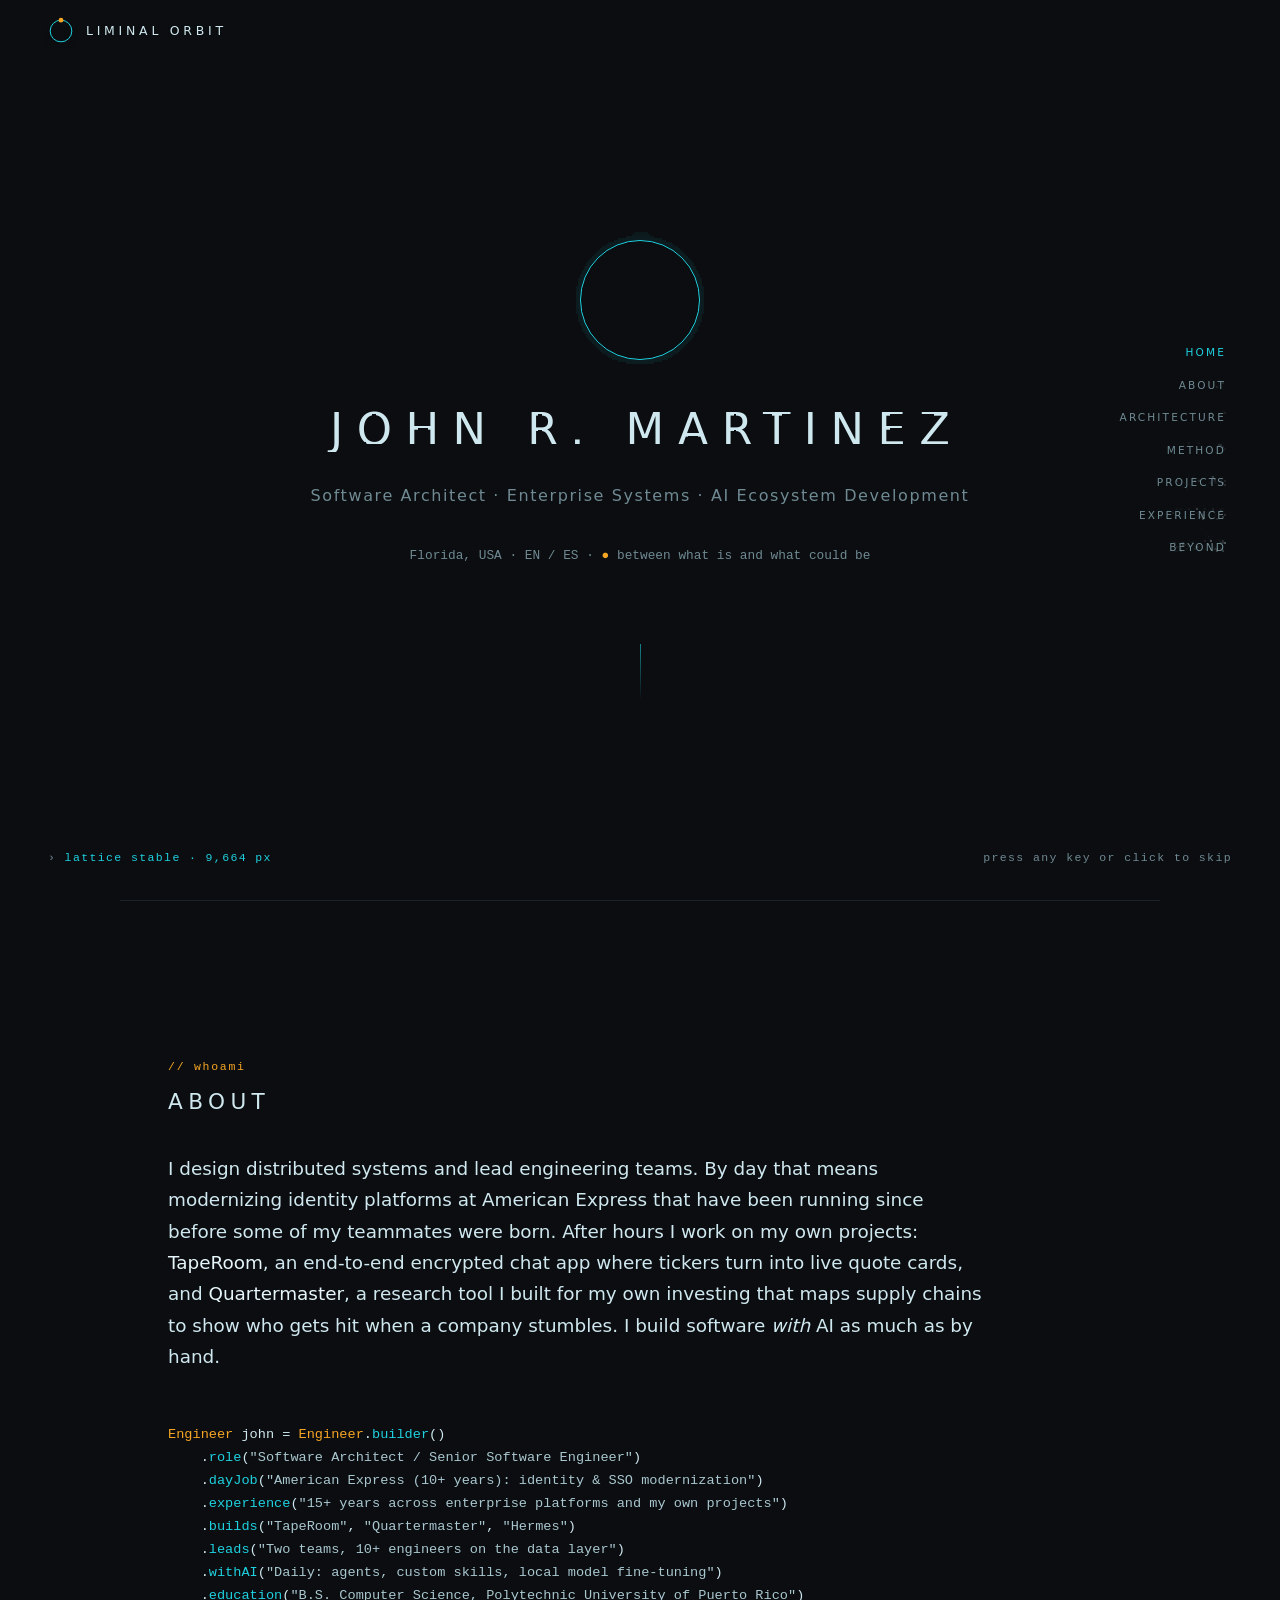
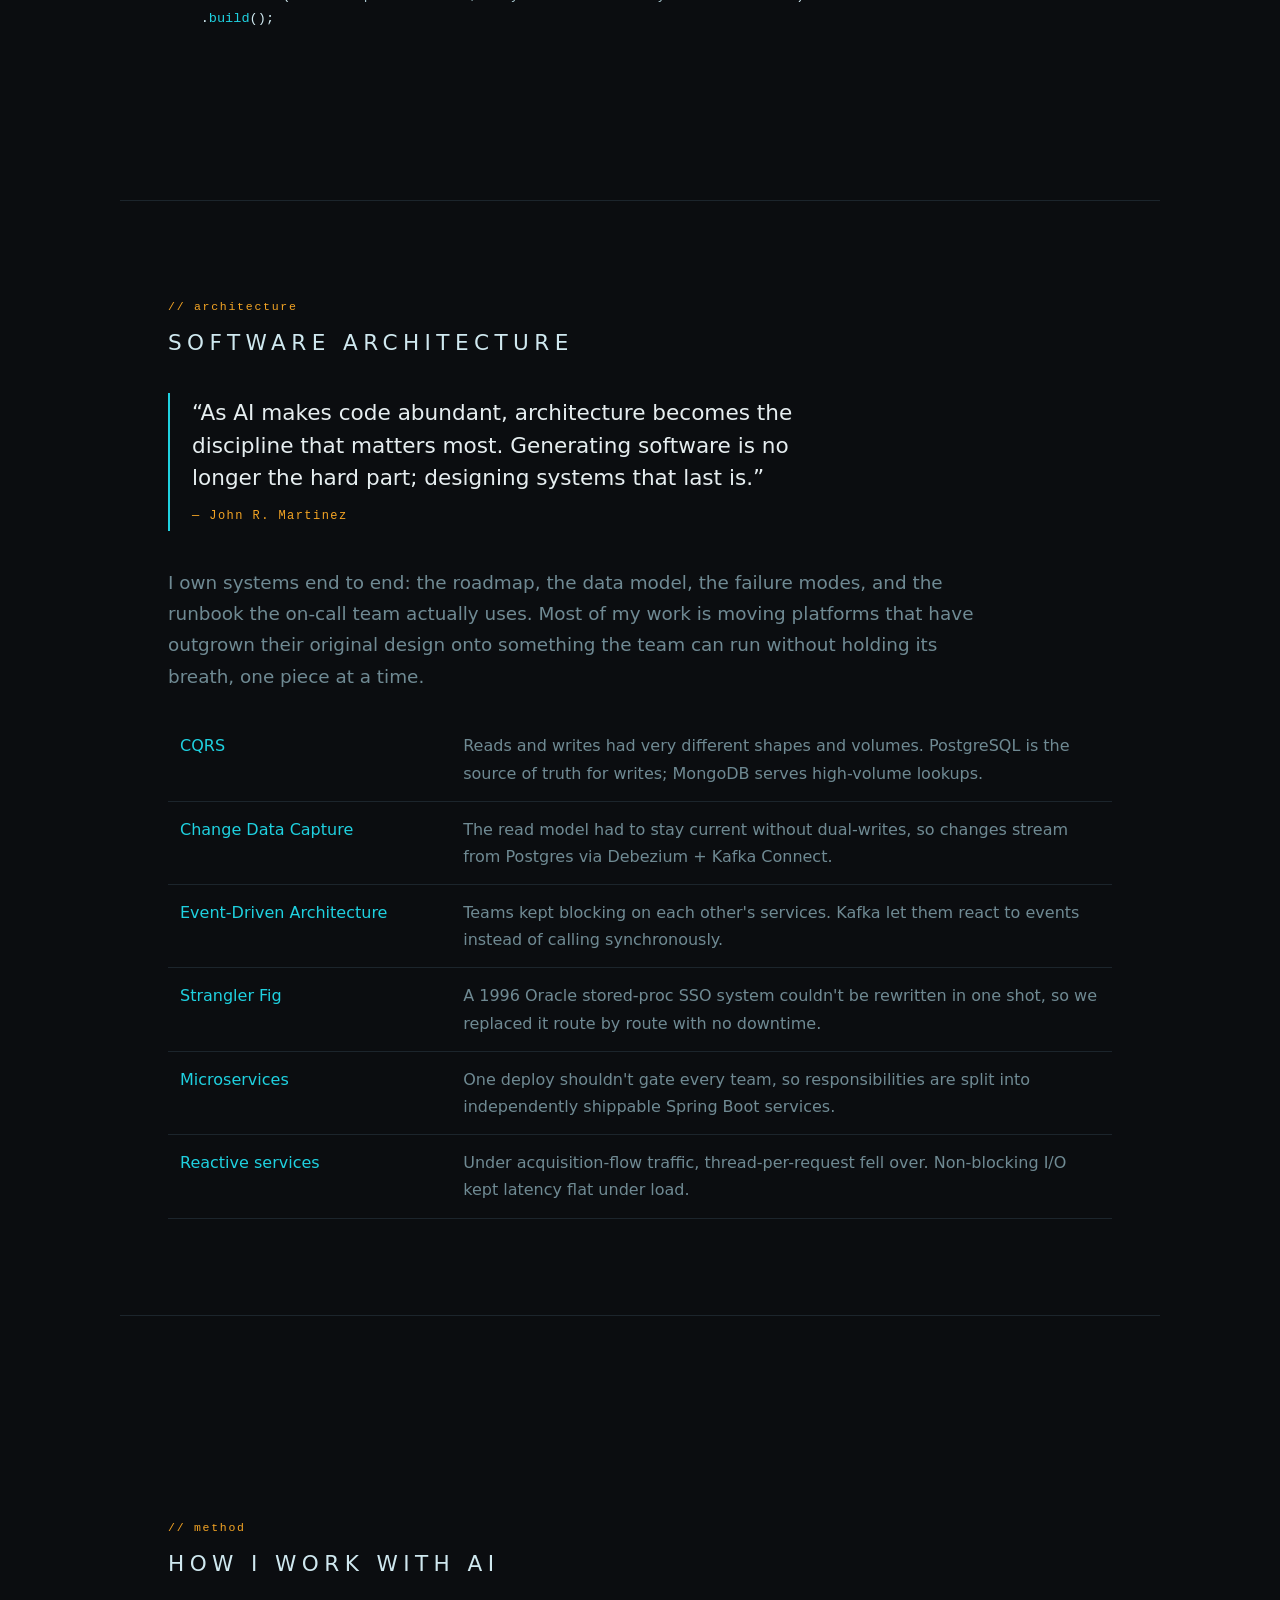
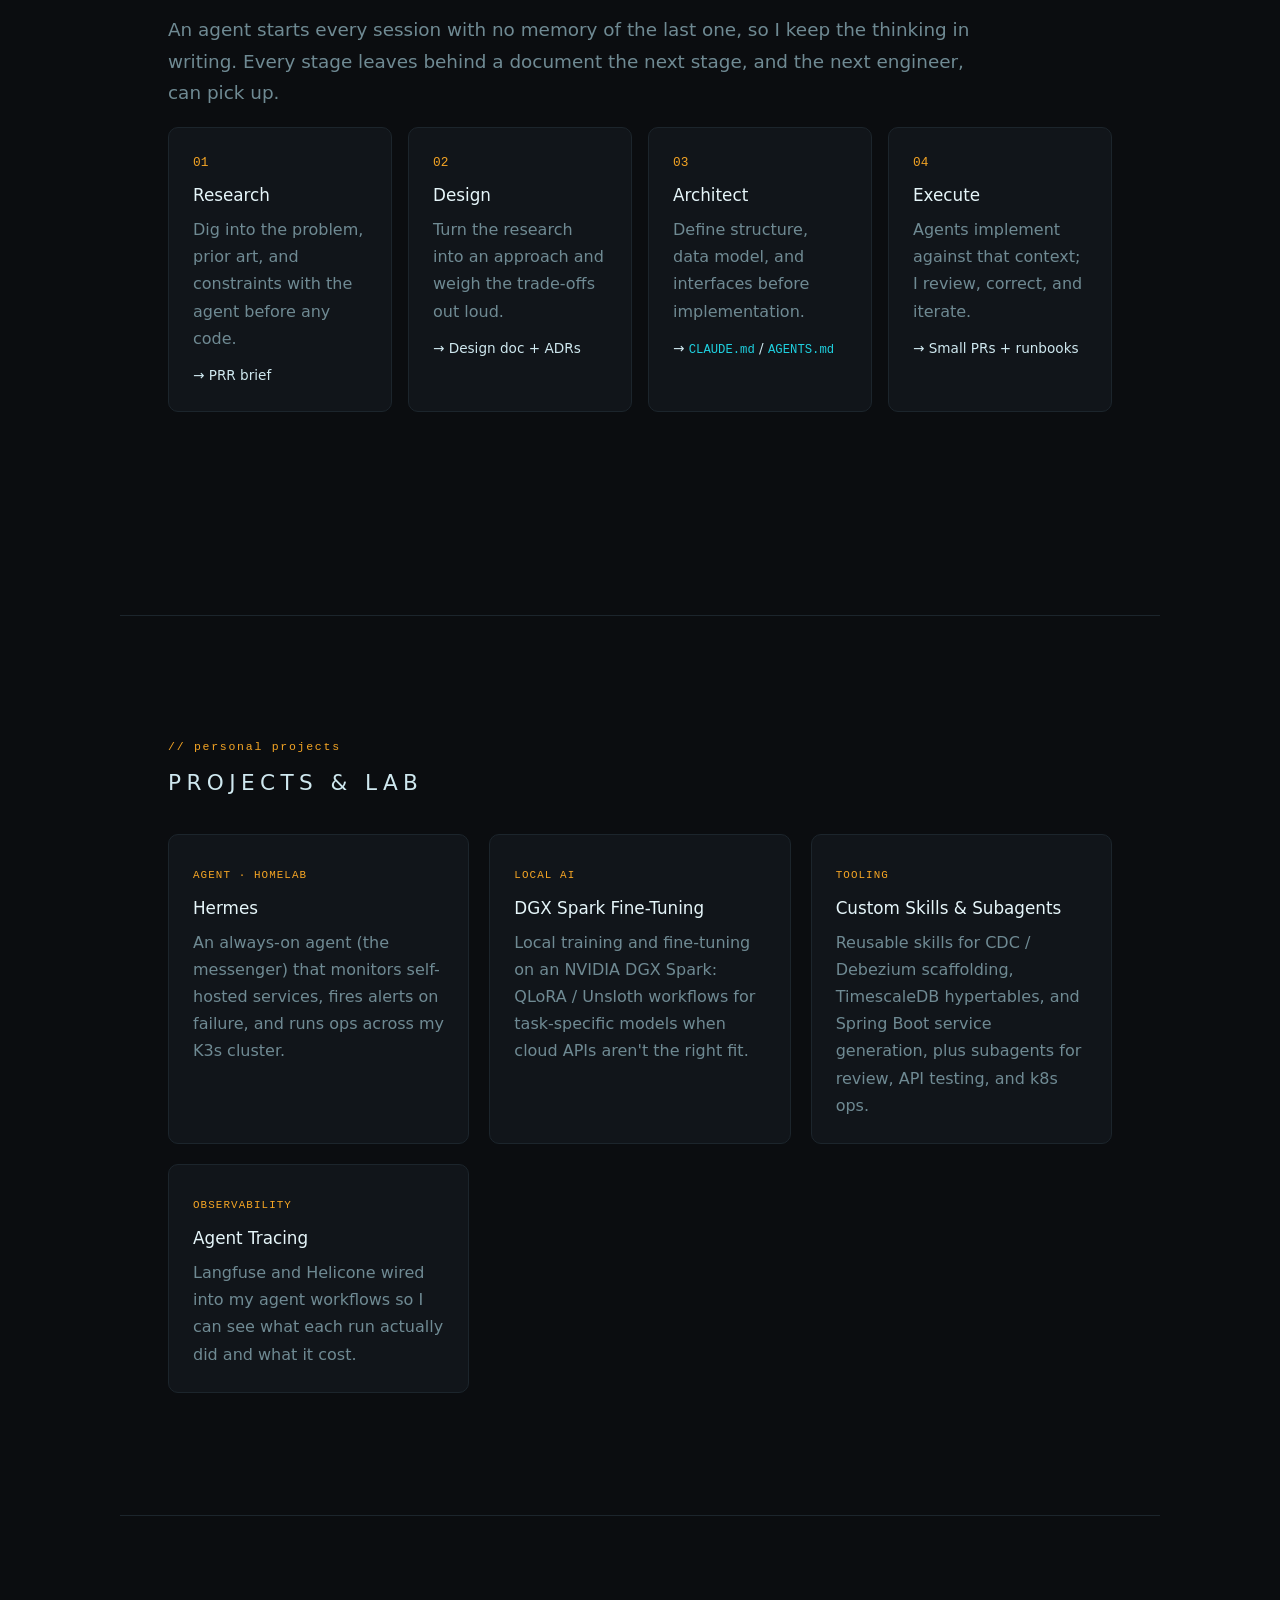
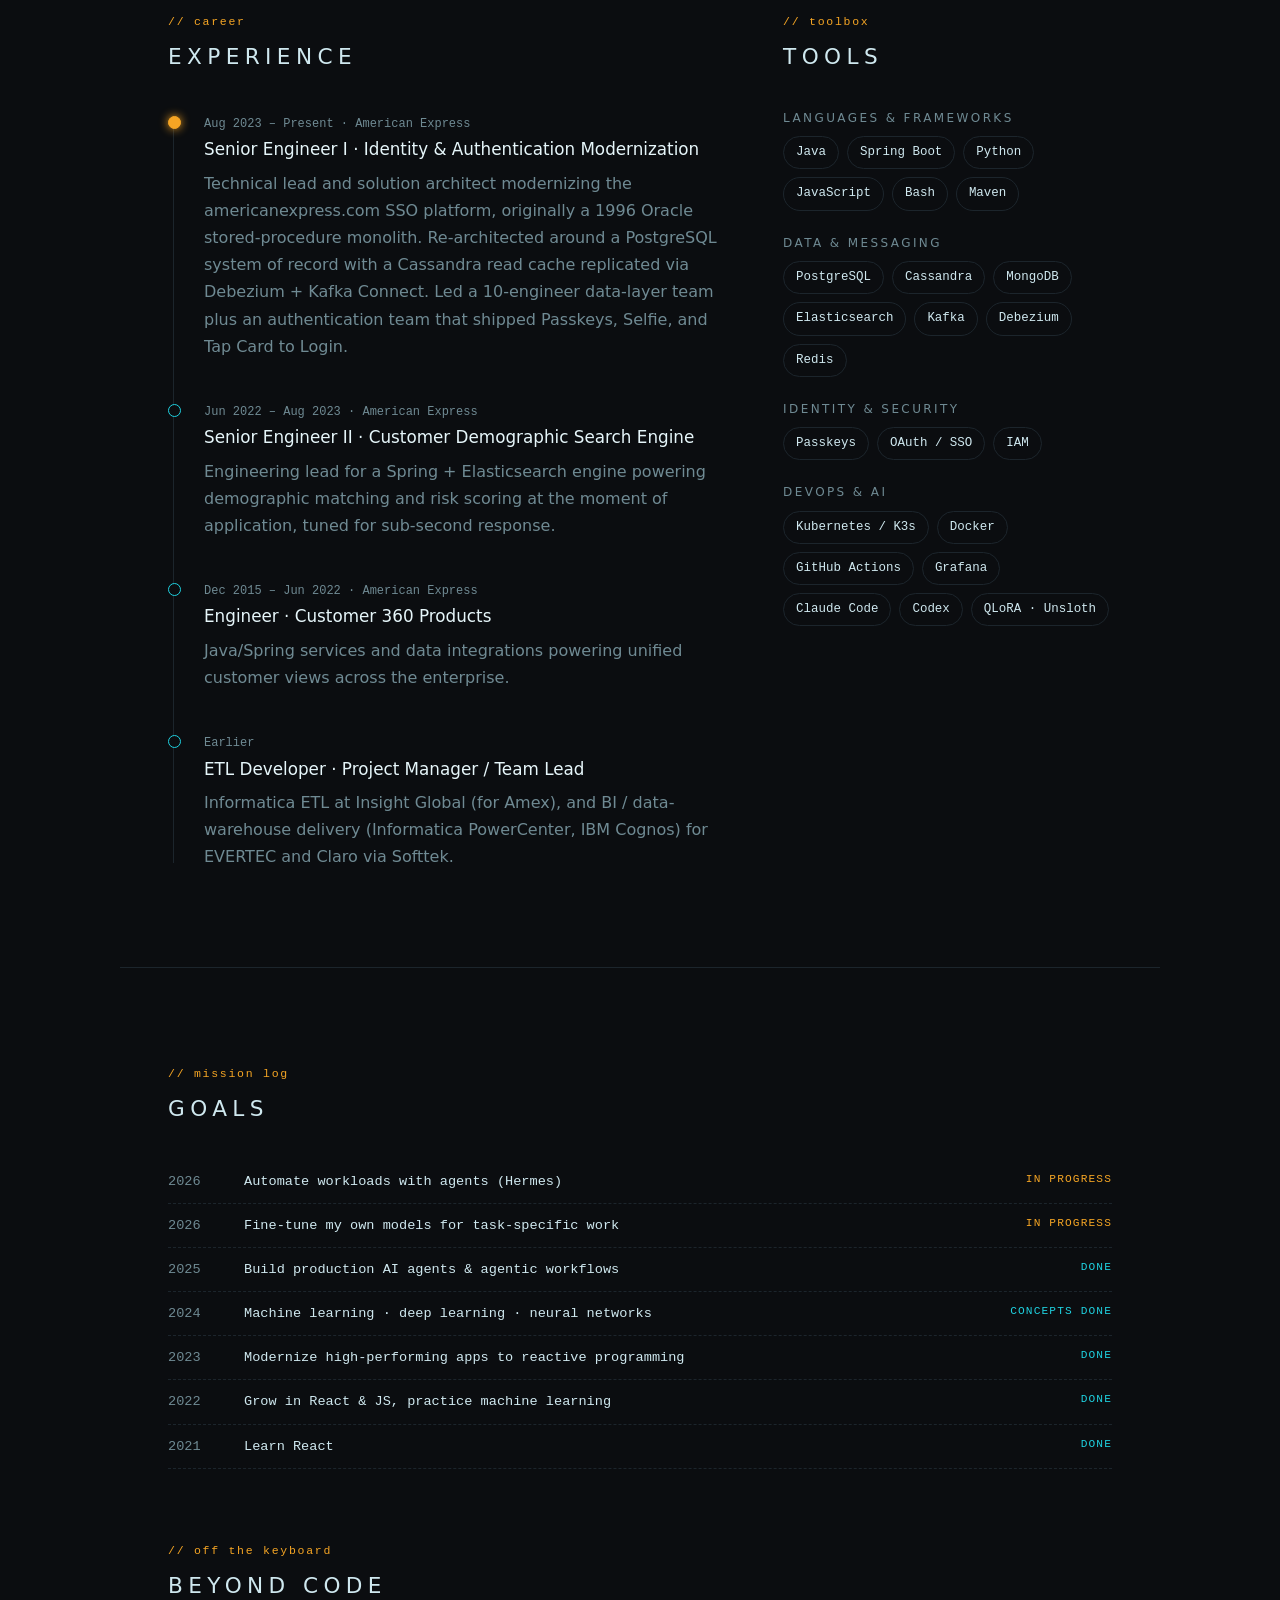
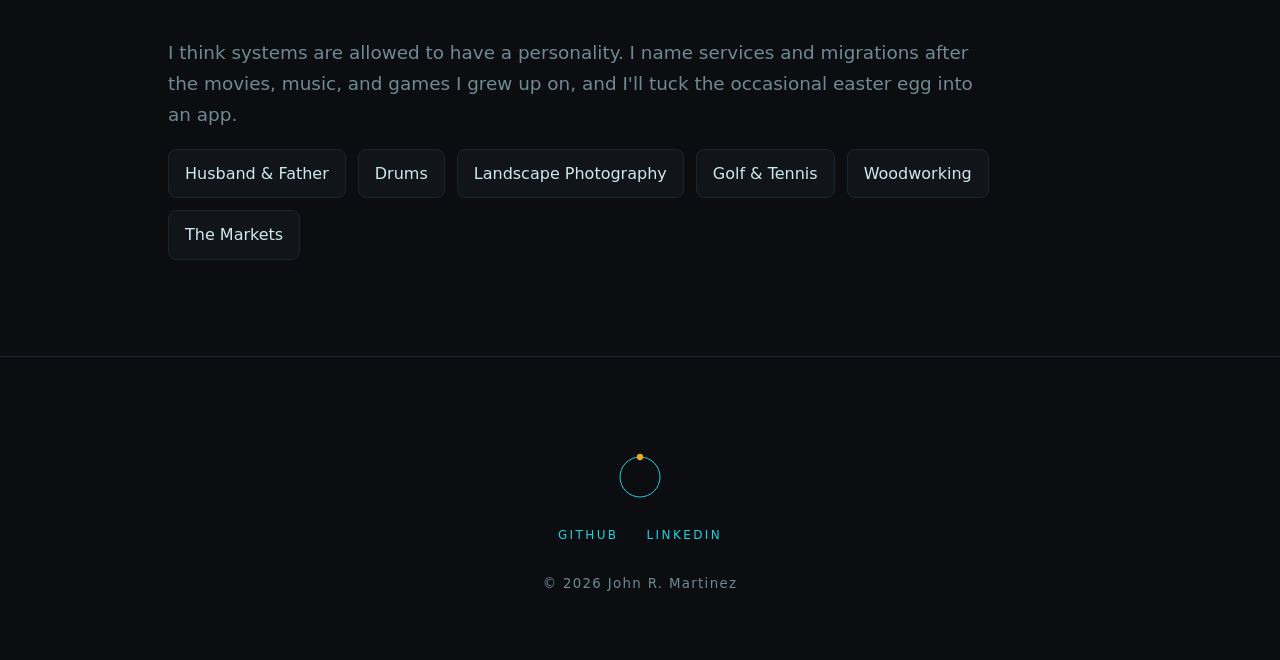
==== commit db3d9e03: "Site: normal scrolling, right-side section rail with position dot - Drop the per-section particle di" ====
--- a/site/index.html
+++ b/site/index.html
@@ -33,7 +33,9 @@
     </svg>
     Liminal Orbit
   </a>
-  <ul>
+  <ul class="rail">
+    <li class="rail-track" aria-hidden="true"><span class="rail-dot"></span></li>
+    <li><a href="#top">Home</a></li>
     <li><a href="#about">About</a></li>
     <li><a href="#work">Architecture</a></li>
     <li><a href="#method">Method</a></li>
@@ -223,6 +225,5 @@
 <script src="main.js"></script>
 <script src="cells.js"></script>
 <script src="intro.js"></script>
-<script src="dissolve.js"></script>
 </body>
 </html>
--- a/site/styles.css
+++ b/site/styles.css
@@ -81,14 +81,57 @@
   white-space: nowrap;
 }
 .brand .orbit { width: 26px; height: 26px; }
-.nav ul { display: flex; gap: 28px; list-style: none; margin: 0; padding: 0; }
-.nav ul a {
+/* Section rail: fixed on the right edge, vertically centered. The amber dot rides a thin
+   track beside the labels and marks where the reader is in the page (see main.js). */
+.rail {
+  position: fixed;
+  right: clamp(16px, 2.5vw, 36px);
+  top: 50%;
+  transform: translateY(-50%);
+  display: flex;
+  flex-direction: column;
+  align-items: flex-end;
+  gap: 22px;
+  list-style: none;
+  margin: 0;
+  padding: 0 22px 0 0; /* room for the track */
+}
+.rail a {
+  display: block;
   color: var(--muted);
-  font-size: .72rem;
+  font-size: .66rem;
   letter-spacing: .2em;
   text-transform: uppercase;
-}
-.nav ul a:hover, .nav ul a.active { color: var(--cyan); }
+  line-height: 1;
+  transition: color .2s, opacity .25s;
+}
+.rail a:hover, .rail a.active { color: var(--cyan); }
+.rail-track {
+  position: absolute;
+  right: 4px;
+  top: 0;
+  bottom: 0;
+  width: 1px;
+  background: var(--line);
+}
+.rail-dot {
+  position: absolute;
+  left: -4px;
+  top: 0;
+  width: 9px;
+  height: 9px;
+  margin-top: -4.5px;
+  border-radius: 50%;
+  background: var(--amber);
+  box-shadow: 0 0 10px var(--amber);
+  will-change: transform;
+}
+/* Narrower than this the labels would run into the content column: show just the track and
+   dot, and the labels while the rail is hovered or focused. */
+@media (max-width: 1260px) {
+  .rail a { opacity: 0; }
+  .rail:hover a, .rail:focus-within a { opacity: 1; }
+}
 
 /* ---------- Hero ---------- */
 .hero {
@@ -267,14 +310,9 @@
 footer .links { display: flex; justify-content: center; gap: 28px; letter-spacing: .2em; text-transform: uppercase; font-size: .75rem; }
 footer small { display: block; margin-top: 28px; color: var(--muted); letter-spacing: .1em; }
 
-/* Six nav links: tighten them on mid-size screens so they don't collide with the logo. */
-@media (max-width: 1000px) {
-  .nav ul { gap: 16px; }
-  .nav ul a { font-size: .66rem; letter-spacing: .12em; }
-}
-@media (max-width: 780px) { .nav ul { display: none; } }
+@media (max-width: 780px) { .rail { display: none; } }
 @media (max-width: 720px) {
-  .nav ul { display: none; }
+  .rail { display: none; }
   .patterns td:first-child { white-space: normal; }
   .log li { grid-template-columns: 48px 1fr; }
   .log .st { grid-column: 2; }
@@ -322,16 +360,6 @@
   100% { opacity: 1;   box-shadow: 0 0 12px var(--amber);         filter: brightness(1); }
 }
 
-/* ---------- Section dissolve (each section built from particles; see dissolve.js) ---------- */
-.dissolve {
-  position: fixed;
-  inset: 0;
-  width: 100%;
-  height: 100%;
-  pointer-events: none;
-  z-index: 5; /* over the page, under the nav */
-}
-
 /* Career and toolbox side by side */
 .split { display: grid; grid-template-columns: minmax(0, 1.7fr) minmax(0, 1fr); gap: 56px; align-items: start; }
 .split .timeline li:last-child { padding-bottom: 0; }
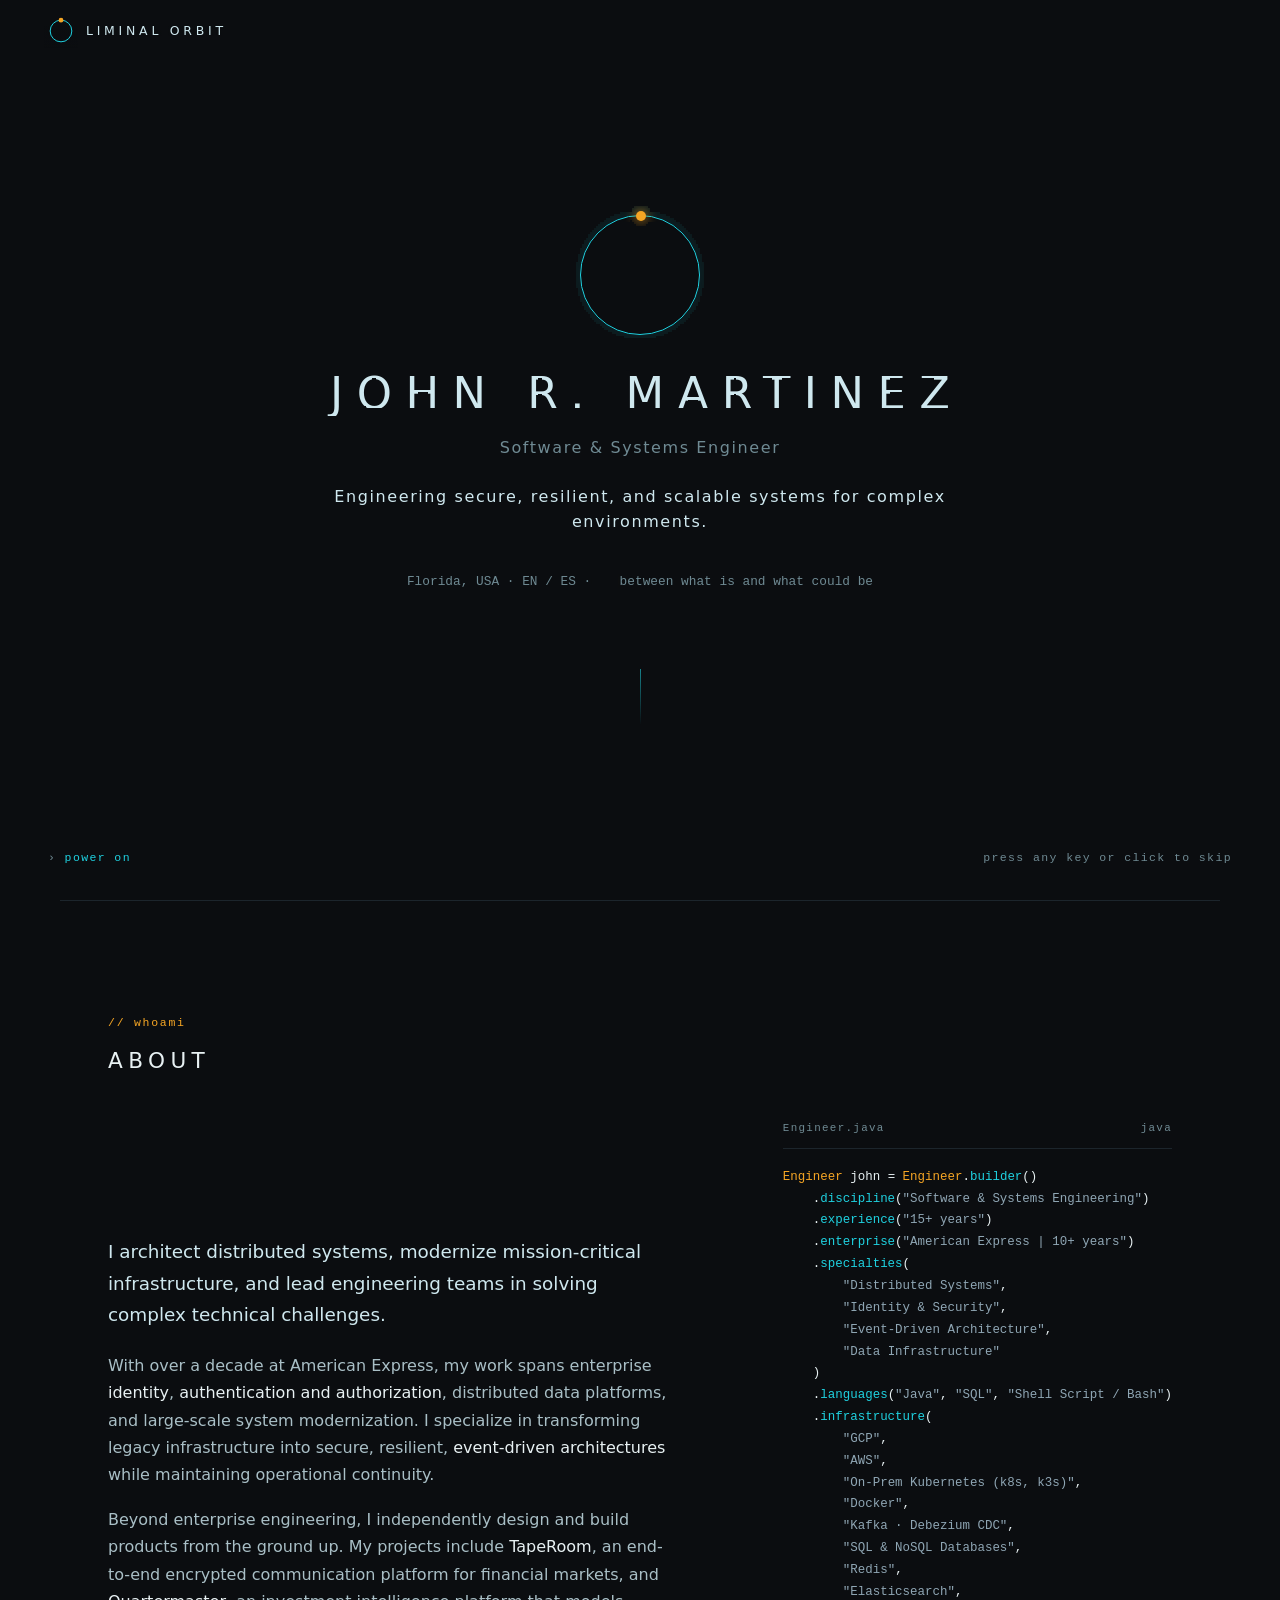
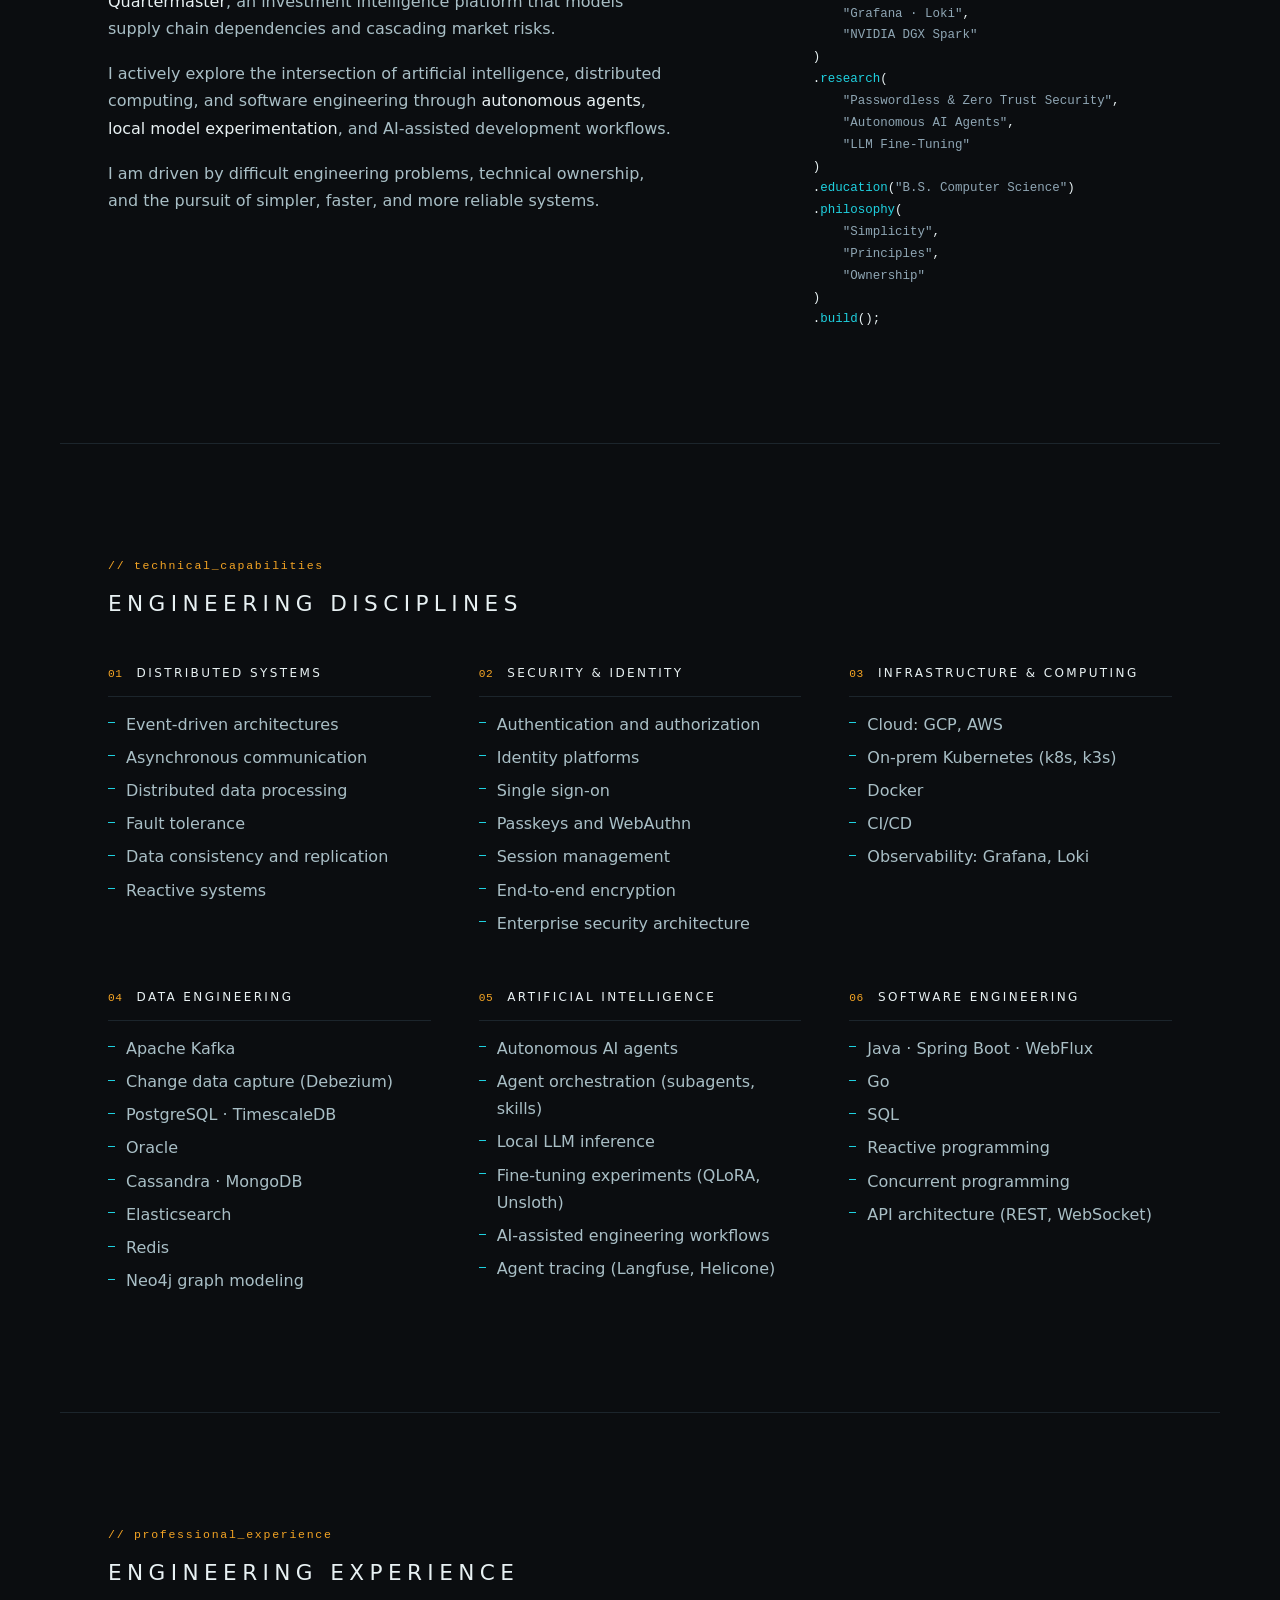
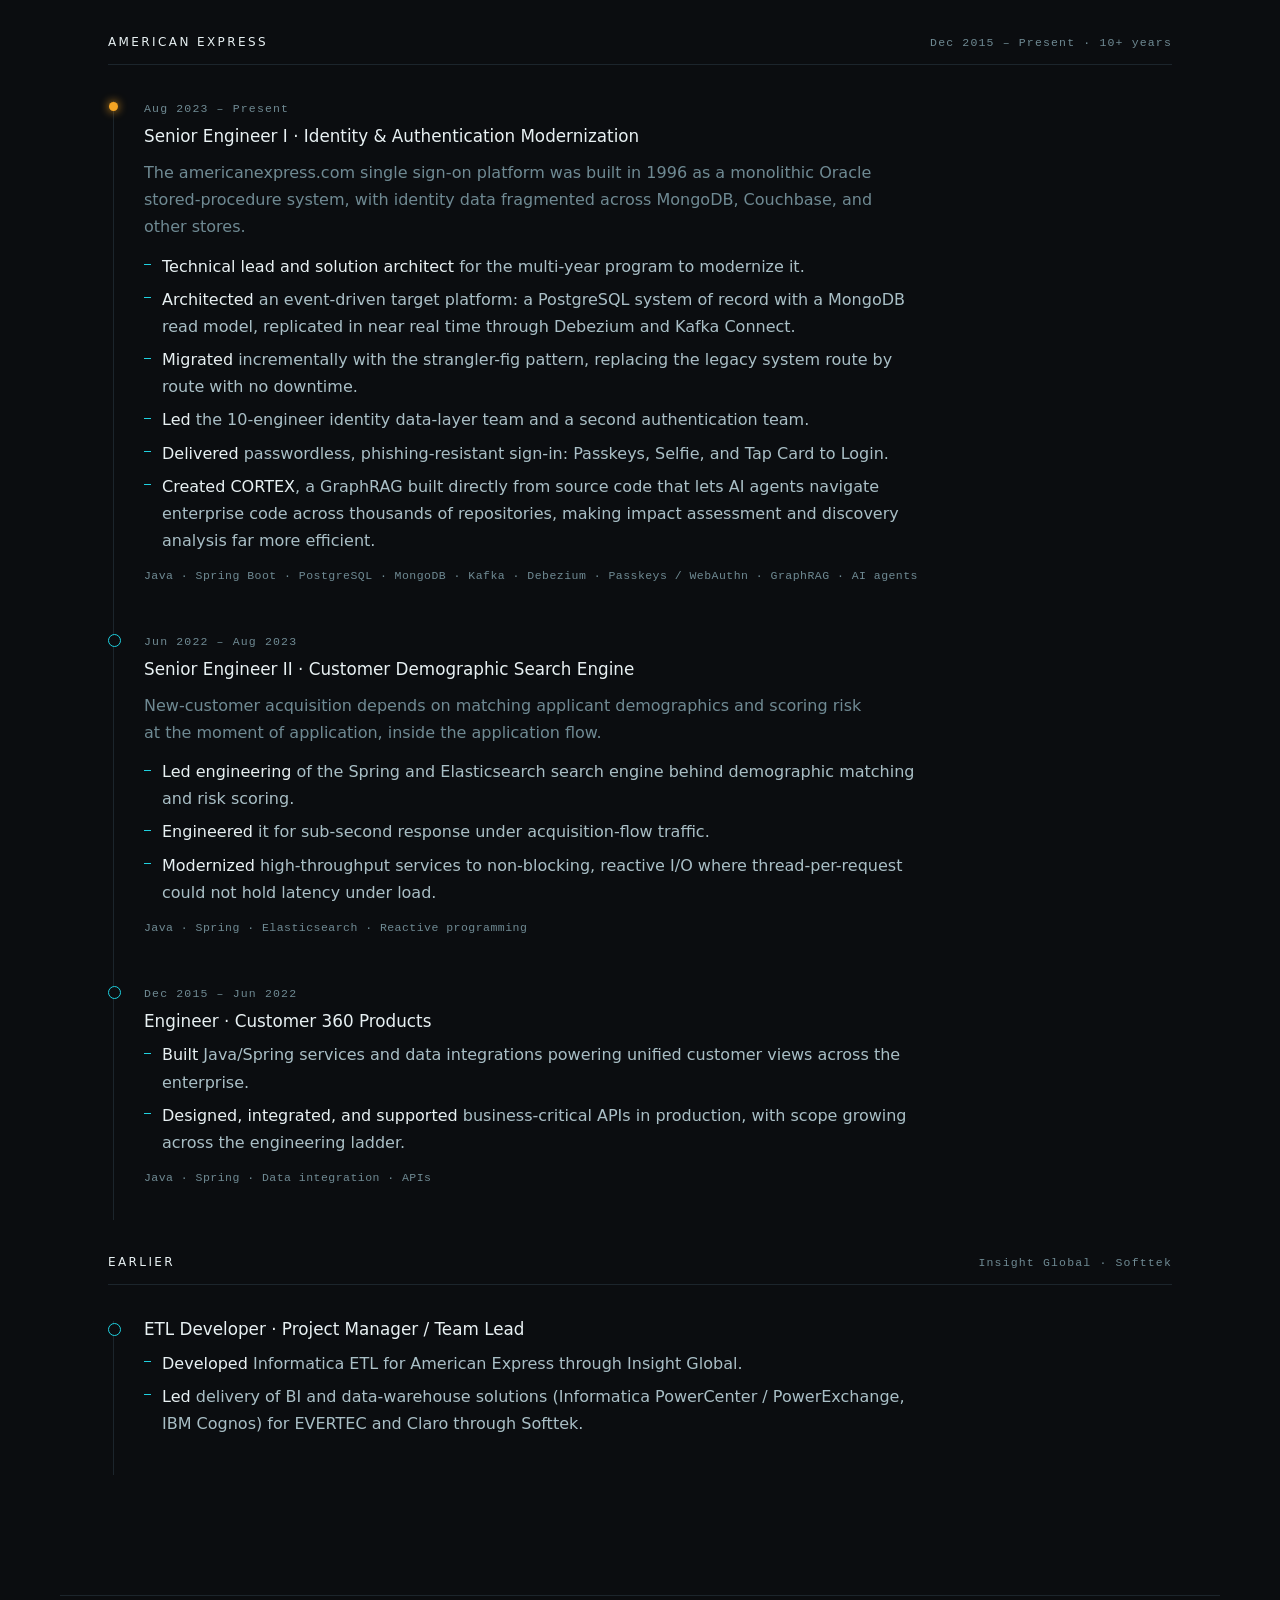
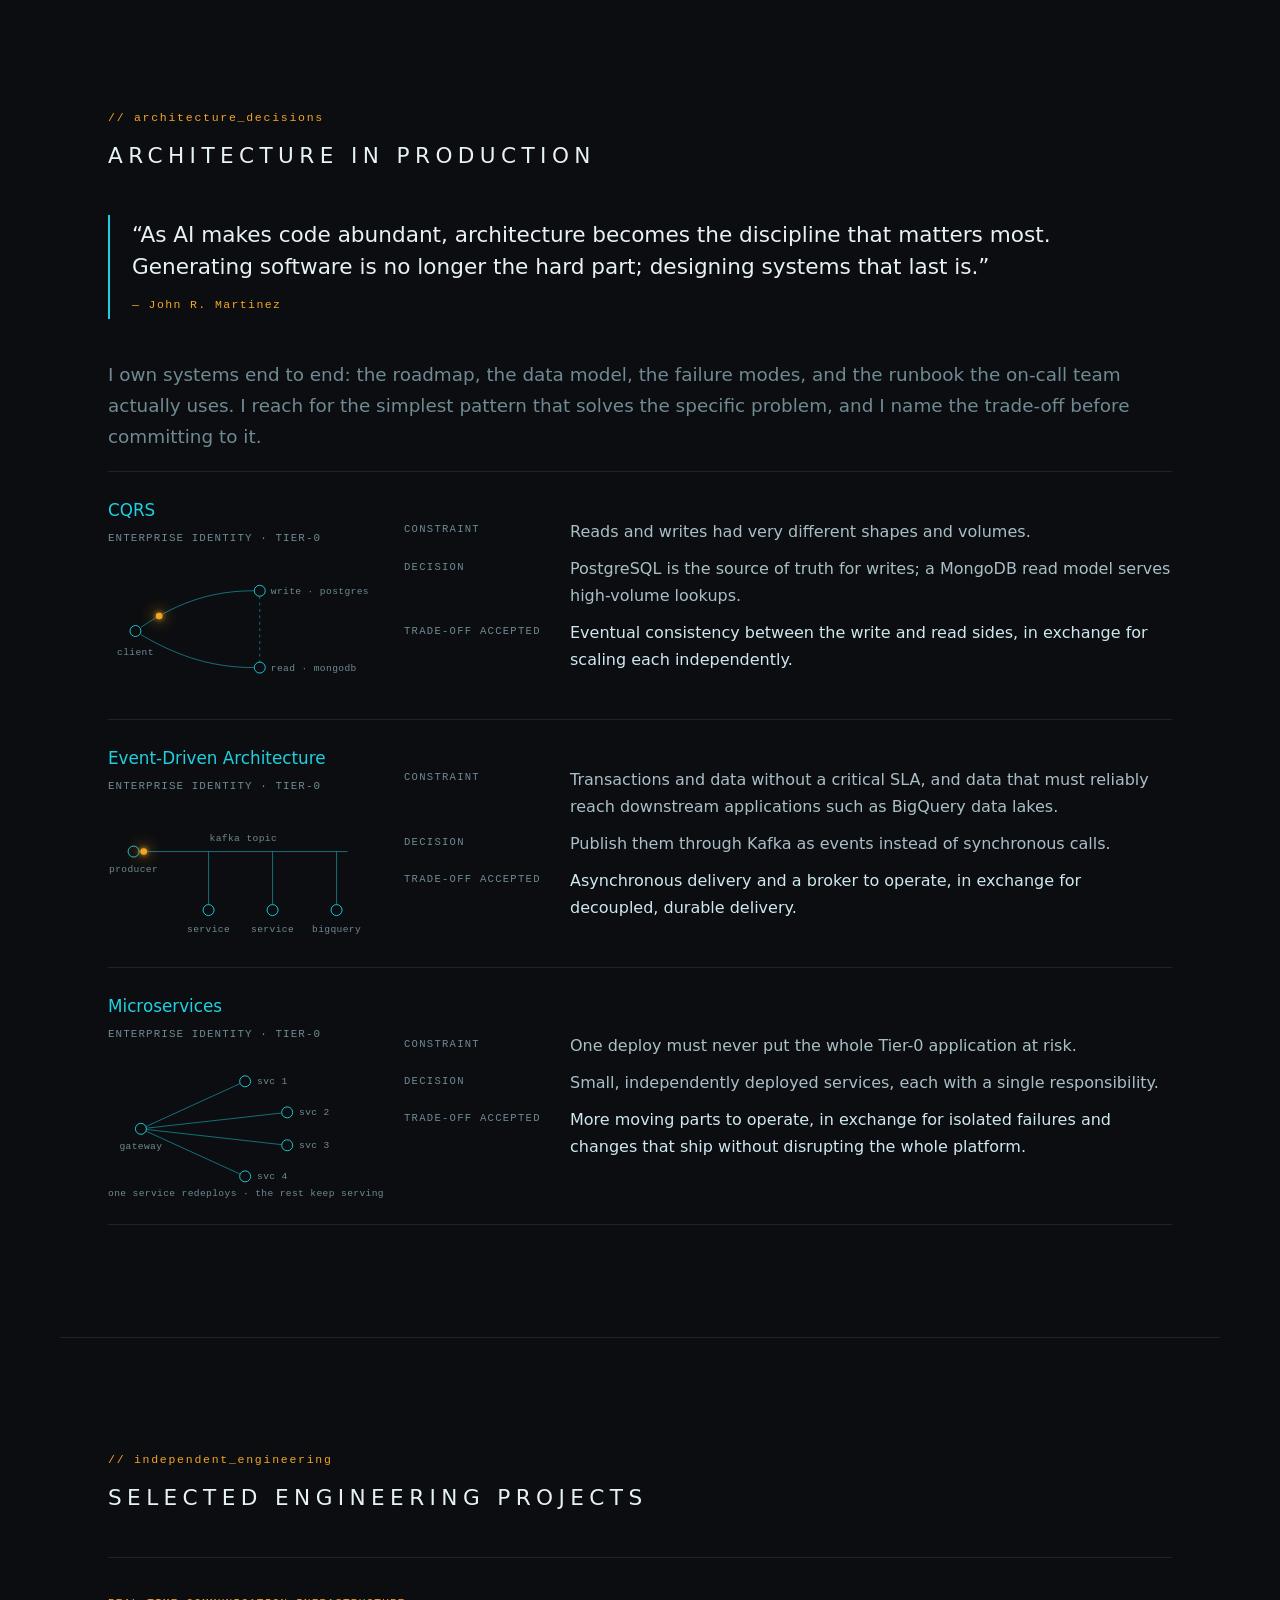
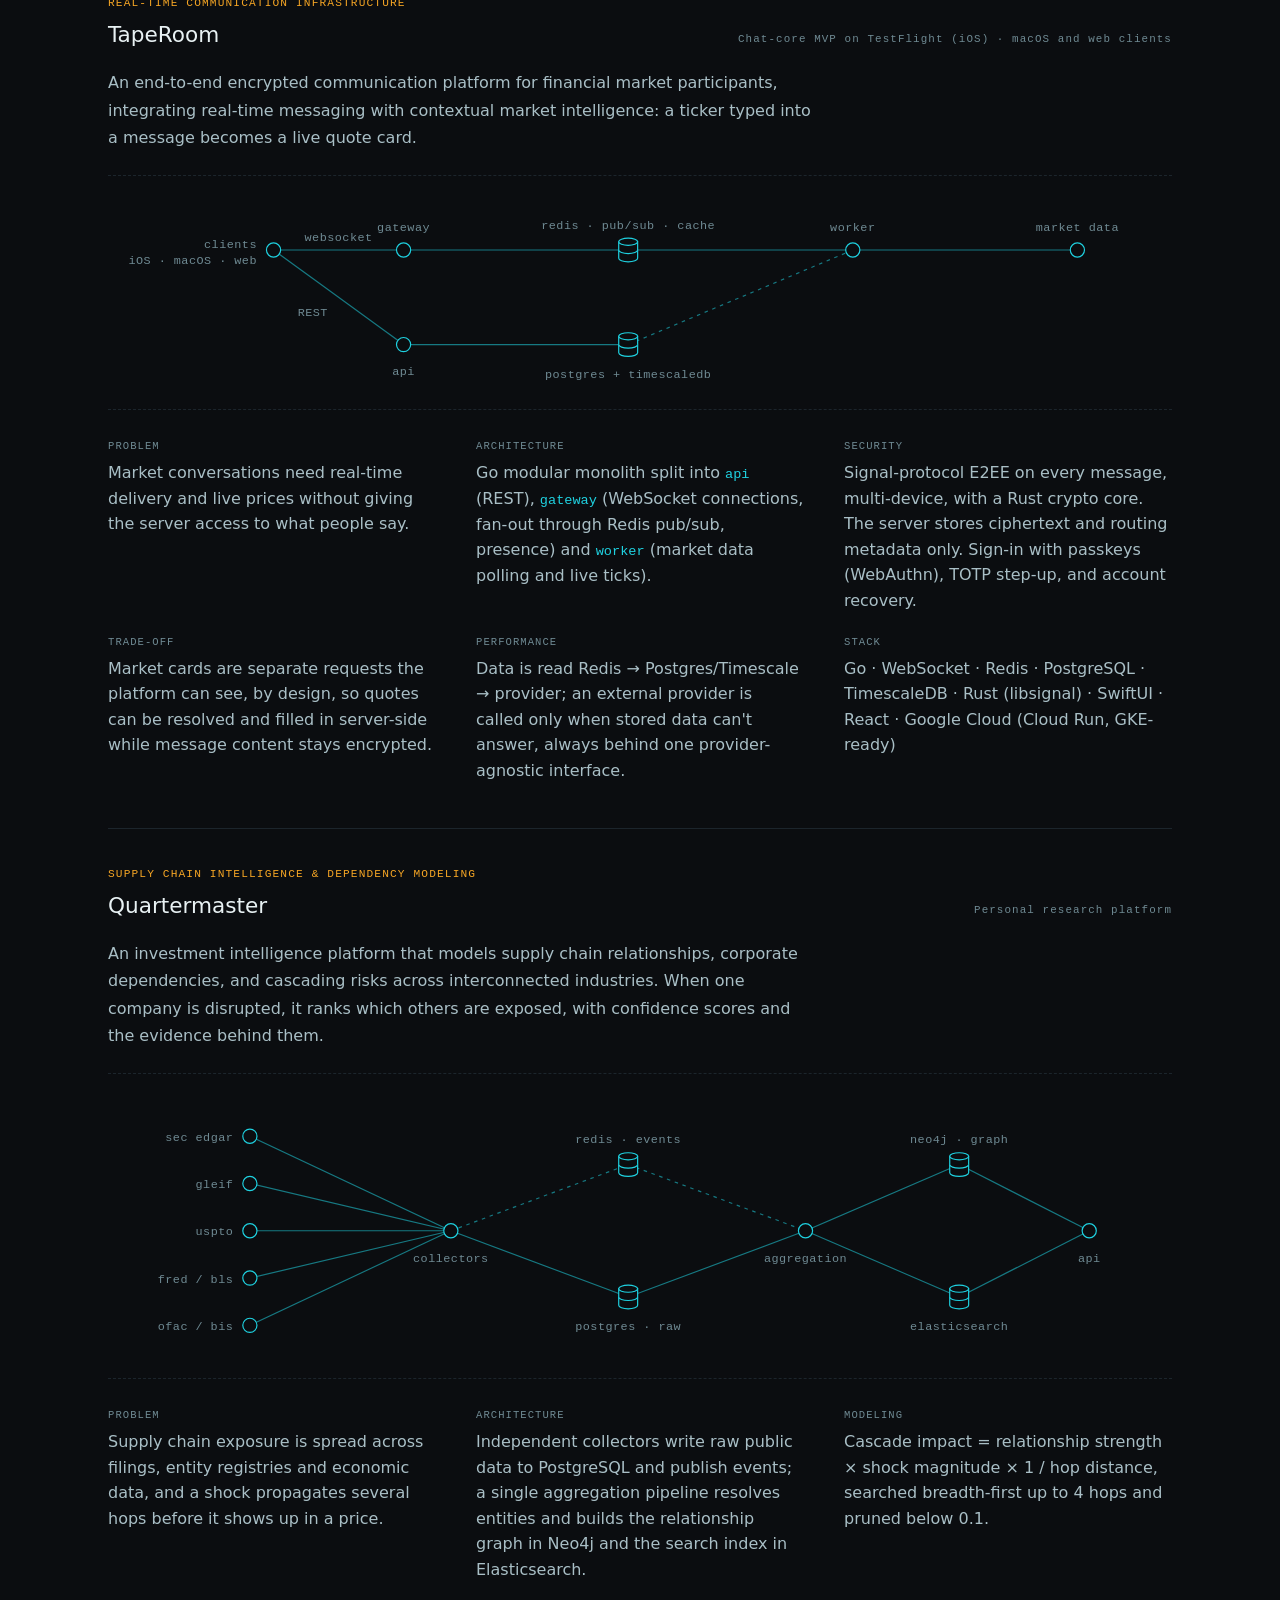
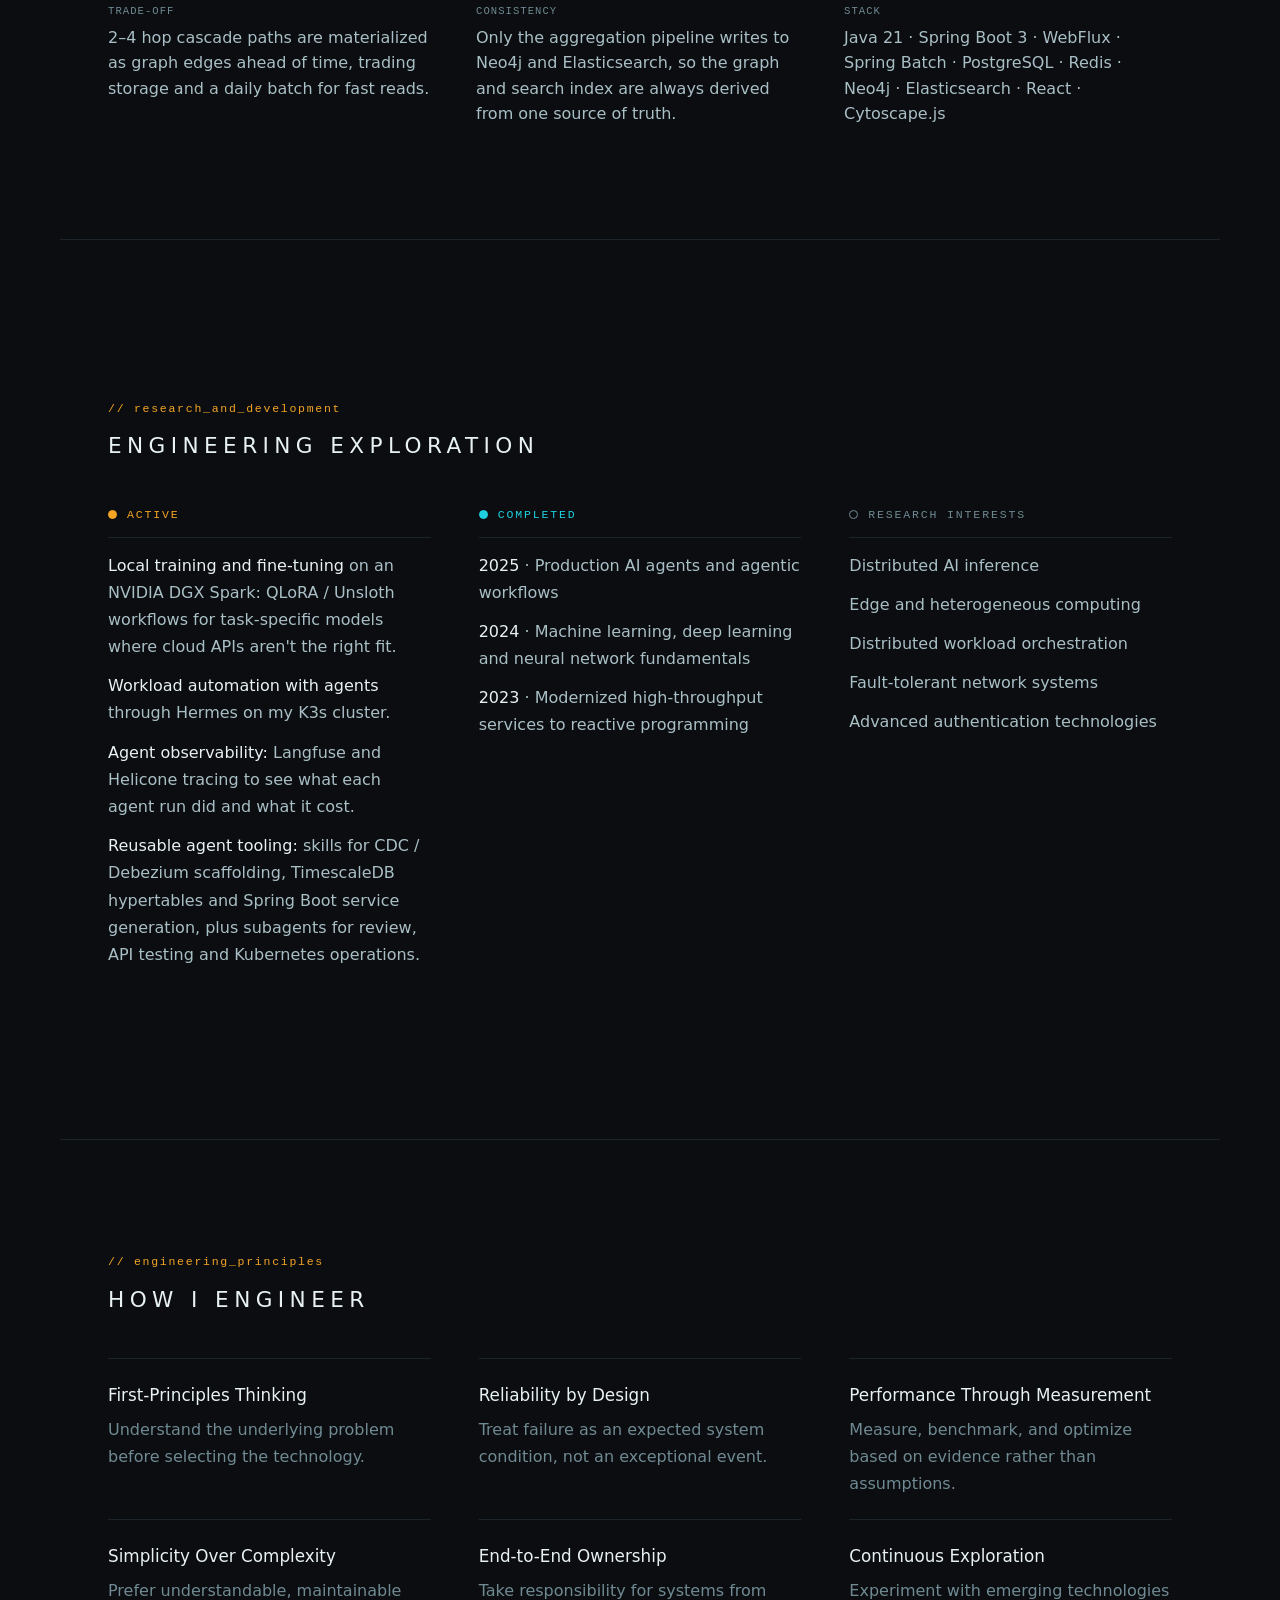
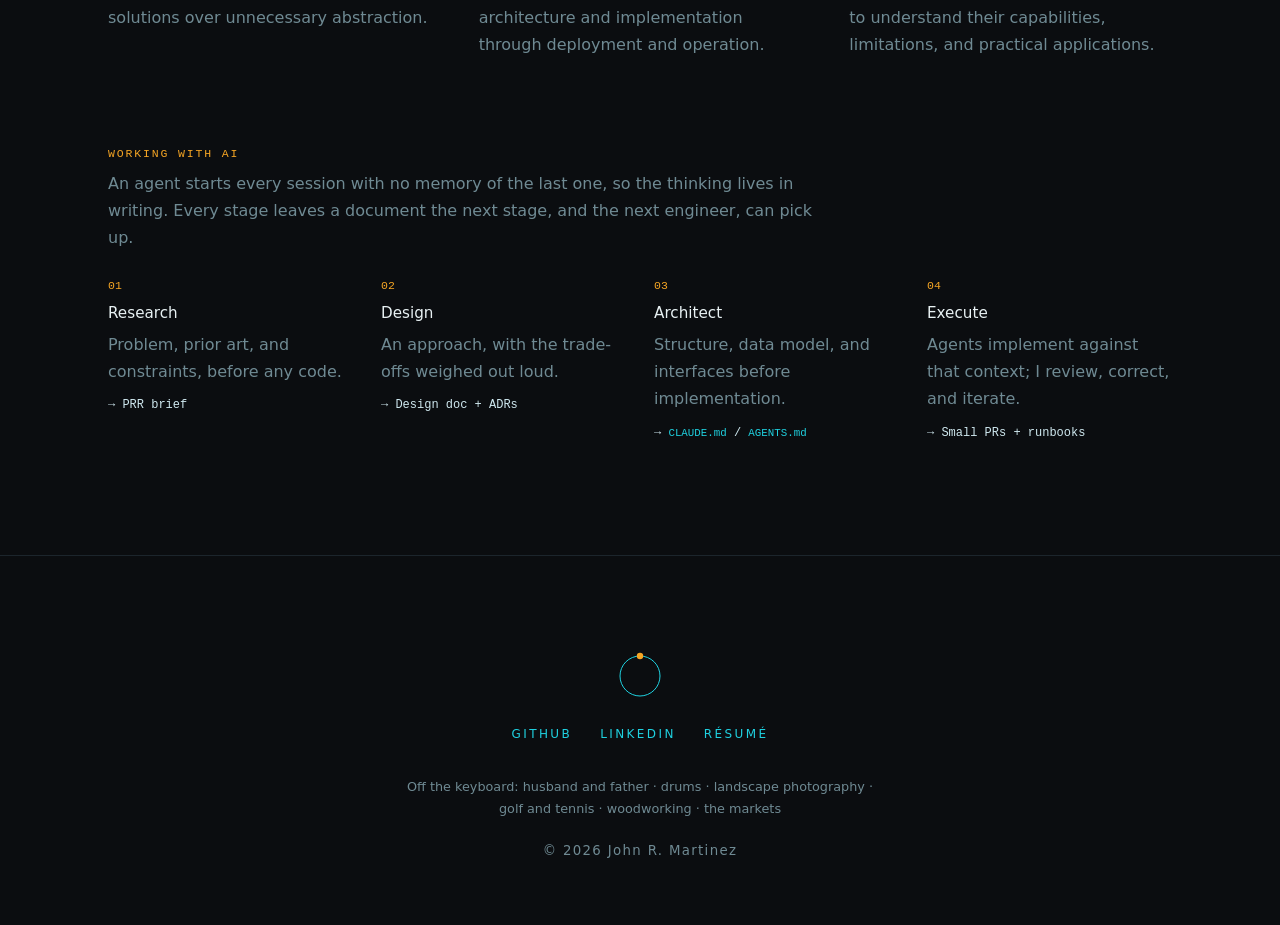
==== commit cdb15ad7: "Site redesign: engineering portfolio, animated architecture diagrams, résumé - Hero: Software & Syst" ====
--- a/site/index.html
+++ b/site/index.html
@@ -3,11 +3,11 @@
 <head>
   <meta charset="utf-8">
   <meta name="viewport" content="width=device-width, initial-scale=1">
-  <title>John R. Martinez · Software Architect</title>
-  <meta name="description" content="John R. Martinez: Software Architect, enterprise systems, and AI ecosystem development.">
+  <title>John R. Martinez · Software &amp; Systems Engineer</title>
+  <meta name="description" content="John R. Martinez: Software & Systems Engineer. Distributed systems, mission-critical identity infrastructure, and AI.">
   <meta name="theme-color" content="#0b0d10">
   <link rel="icon" href="favicon.svg" type="image/svg+xml">
-  <link rel="stylesheet" href="styles.css">
+  <link rel="stylesheet" href="styles.css?v=21">
   <!-- Arm the loading intro before first paint (skipped for reduced-motion users). -->
   <script>
     if (!matchMedia("(prefers-reduced-motion: reduce)").matches) {
@@ -25,7 +25,7 @@
   </div>
 </div>
 
-<nav class="nav">
+<nav class="nav" aria-label="Sections">
   <a class="brand" href="#top" aria-label="Home">
     <svg class="orbit" viewBox="0 0 120 120" aria-hidden="true">
       <circle class="ring" cx="60" cy="60" r="50"/>
@@ -37,174 +37,351 @@
     <li class="rail-track" aria-hidden="true"><span class="rail-dot"></span></li>
     <li><a href="#top">Home</a></li>
     <li><a href="#about">About</a></li>
+    <li><a href="#disciplines">Disciplines</a></li>
+    <li><a href="#experience">Experience</a></li>
     <li><a href="#work">Architecture</a></li>
-    <li><a href="#method">Method</a></li>
     <li><a href="#projects">Projects</a></li>
-    <li><a href="#experience">Experience</a></li>
-    <li><a href="#beyond">Beyond</a></li>
+    <li><a href="#research">Research</a></li>
+    <li><a href="#principles">Principles</a></li>
   </ul>
 </nav>
 
 <header class="hero" id="top">
   <div class="orbit-mark" aria-hidden="true"></div>
   <h1>John R. Martinez</h1>
-  <p class="tagline">Software Architect · Enterprise Systems · AI Ecosystem Development</p>
-  <p class="status">Florida, USA · EN / ES · <span>●</span> between what is and what could be</p>
+  <p class="tagline">Software &amp; Systems Engineer</p>
+  <p class="statement">Engineering secure, resilient, and scalable systems for complex environments.</p>
+  <p class="status">Florida, USA · EN / ES · <span class="glow-dot" aria-hidden="true"></span> between what is and what could be</p>
   <div class="scroll-cue" aria-hidden="true"></div>
 </header>
 
 <main>
 
+  <!-- ============ About ============ -->
   <section id="about">
     <p class="eyebrow">// whoami</p>
     <h2>About</h2>
-    <p class="lede">
-      I design distributed systems and lead engineering teams. By day that means modernizing
-      identity platforms at American Express that have been running since before some of my teammates
-      were born. After hours I work on my own projects: <strong>TapeRoom</strong>, an end-to-end encrypted
-      chat app where tickers turn into live quote cards, and <strong>Quartermaster</strong>, a research tool
-      I built for my own investing that maps supply chains to show who gets hit when a company stumbles.
-      I build software
-      <em>with</em> AI as much as by hand.
-    </p>
-<pre class="terminal"><span class="t">Engineer</span> john = <span class="t">Engineer</span>.<span class="k">builder</span>()
-    .<span class="k">role</span>(<span class="s">"Software Architect / Senior Software Engineer"</span>)
-    .<span class="k">dayJob</span>(<span class="s">"American Express (10+ years): identity &amp; SSO modernization"</span>)
-    .<span class="k">experience</span>(<span class="s">"15+ years across enterprise platforms and my own projects"</span>)
-    .<span class="k">builds</span>(<span class="s">"TapeRoom"</span>, <span class="s">"Quartermaster"</span>, <span class="s">"Hermes"</span>)
-    .<span class="k">leads</span>(<span class="s">"Two teams, 10+ engineers on the data layer"</span>)
-    .<span class="k">withAI</span>(<span class="s">"Daily: agents, custom skills, local model fine-tuning"</span>)
-    .<span class="k">education</span>(<span class="s">"B.S. Computer Science, Polytechnic University of Puerto Rico"</span>)
-    .<span class="k">build</span>();</pre>
-  </section>
-
+    <div class="about-grid">
+    <div class="prose">
+      <p class="lede">I architect distributed systems, modernize mission-critical infrastructure, and lead engineering teams in solving complex technical challenges.</p>
+      <p>With over a decade at American Express, my work spans enterprise <strong>identity</strong>, <strong>authentication and authorization</strong>, distributed data platforms, and large-scale system modernization. I specialize in transforming legacy infrastructure into secure, resilient, <strong>event-driven architectures</strong> while maintaining operational continuity.</p>
+      <p>Beyond enterprise engineering, I independently design and build products from the ground up. My projects include <strong>TapeRoom</strong>, an end-to-end encrypted communication platform for financial markets, and <strong>Quartermaster</strong>, an investment intelligence platform that models supply chain dependencies and cascading market risks.</p>
+      <p>I actively explore the intersection of artificial intelligence, distributed computing, and software engineering through <strong>autonomous agents</strong>, <strong>local model experimentation</strong>, and AI-assisted development workflows.</p>
+      <p>I am driven by difficult engineering problems, technical ownership, and the pursuit of simpler, faster, and more reliable systems.</p>
+    </div>
+
+    <figure class="code" aria-label="Engineering identity, written as a Java builder">
+      <figcaption><span>Engineer.java</span><span>java</span></figcaption>
+<pre class="terminal"><code><span class="t">Engineer</span> john = <span class="t">Engineer</span>.<span class="k">builder</span>()
+    .<span class="k">discipline</span>(<span class="s">"Software &amp; Systems Engineering"</span>)
+    .<span class="k">experience</span>(<span class="s">"15+ years"</span>)
+    .<span class="k">enterprise</span>(<span class="s">"American Express | 10+ years"</span>)
+    .<span class="k">specialties</span>(
+        <span class="s">"Distributed Systems"</span>,
+        <span class="s">"Identity &amp; Security"</span>,
+        <span class="s">"Event-Driven Architecture"</span>,
+        <span class="s">"Data Infrastructure"</span>
+    )
+    .<span class="k">languages</span>(<span class="s">"Java"</span>, <span class="s">"SQL"</span>, <span class="s">"Shell Script / Bash"</span>)
+    .<span class="k">infrastructure</span>(
+        <span class="s">"GCP"</span>,
+        <span class="s">"AWS"</span>,
+        <span class="s">"On-Prem Kubernetes (k8s, k3s)"</span>,
+        <span class="s">"Docker"</span>,
+        <span class="s">"Kafka · Debezium CDC"</span>,
+        <span class="s">"SQL &amp; NoSQL Databases"</span>,
+        <span class="s">"Redis"</span>,
+        <span class="s">"Elasticsearch"</span>,
+        <span class="s">"Grafana · Loki"</span>,
+        <span class="s">"NVIDIA DGX Spark"</span>
+    )
+    .<span class="k">research</span>(
+        <span class="s">"Passwordless &amp; Zero Trust Security"</span>,
+        <span class="s">"Autonomous AI Agents"</span>,
+        <span class="s">"LLM Fine-Tuning"</span>
+    )
+    .<span class="k">education</span>(<span class="s">"B.S. Computer Science"</span>)
+    .<span class="k">philosophy</span>(
+        <span class="s">"Simplicity"</span>,
+        <span class="s">"Principles"</span>,
+        <span class="s">"Ownership"</span>
+    )
+    .<span class="k">build</span>();</code></pre>
+    </figure>
+    </div>
+  </section>
+
+  <!-- ============ Disciplines ============ -->
+  <section id="disciplines">
+    <p class="eyebrow">// technical_capabilities</p>
+    <h2>Engineering Disciplines</h2>
+    <div class="disciplines">
+      <div>
+        <h3><span>01</span>Distributed Systems</h3>
+        <ul>
+          <li>Event-driven architectures</li>
+          <li>Asynchronous communication</li>
+          <li>Distributed data processing</li>
+          <li>Fault tolerance</li>
+          <li>Data consistency and replication</li>
+          <li>Reactive systems</li>
+        </ul>
+      </div>
+      <div>
+        <h3><span>02</span>Security &amp; Identity</h3>
+        <ul>
+          <li>Authentication and authorization</li>
+          <li>Identity platforms</li>
+          <li>Single sign-on</li>
+          <li>Passkeys and WebAuthn</li>
+          <li>Session management</li>
+          <li>End-to-end encryption</li>
+          <li>Enterprise security architecture</li>
+        </ul>
+      </div>
+      <div>
+        <h3><span>03</span>Infrastructure &amp; Computing</h3>
+        <ul>
+          <li>Cloud: GCP, AWS</li>
+          <li>On-prem Kubernetes (k8s, k3s)</li>
+          <li>Docker</li>
+          <li>CI/CD</li>
+          <li>Observability: Grafana, Loki</li>
+        </ul>
+      </div>
+      <div>
+        <h3><span>04</span>Data Engineering</h3>
+        <ul>
+          <li>Apache Kafka</li>
+          <li>Change data capture (Debezium)</li>
+          <li>PostgreSQL · TimescaleDB</li>
+          <li>Oracle</li>
+          <li>Cassandra · MongoDB</li>
+          <li>Elasticsearch</li>
+          <li>Redis</li>
+          <li>Neo4j graph modeling</li>
+        </ul>
+      </div>
+      <div>
+        <h3><span>05</span>Artificial Intelligence</h3>
+        <ul>
+          <li>Autonomous AI agents</li>
+          <li>Agent orchestration (subagents, skills)</li>
+          <li>Local LLM inference</li>
+          <li>Fine-tuning experiments (QLoRA, Unsloth)</li>
+          <li>AI-assisted engineering workflows</li>
+          <li>Agent tracing (Langfuse, Helicone)</li>
+        </ul>
+      </div>
+      <div>
+        <h3><span>06</span>Software Engineering</h3>
+        <ul>
+          <li>Java · Spring Boot · WebFlux</li>
+          <li>Go</li>
+          <li>SQL</li>
+          <li>Reactive programming</li>
+          <li>Concurrent programming</li>
+          <li>API architecture (REST, WebSocket)</li>
+        </ul>
+      </div>
+    </div>
+  </section>
+
+  <!-- ============ Experience ============ -->
+  <section id="experience">
+    <p class="eyebrow">// professional_experience</p>
+    <h2>Engineering Experience</h2>
+    <p class="org"><strong>American Express</strong><span>Dec 2015 – Present · 10+ years</span></p>
+    <ol class="timeline">
+      <li>
+        <span class="when">Aug 2023 – Present</span>
+        <h3>Senior Engineer I · Identity &amp; Authentication Modernization</h3>
+        <p class="problem">The americanexpress.com single sign-on platform was built in 1996 as a monolithic Oracle stored-procedure system, with identity data fragmented across MongoDB, Couchbase, and other stores.</p>
+        <ul>
+          <li><strong>Technical lead and solution architect</strong> for the multi-year program to modernize it.</li>
+          <li><strong>Architected</strong> an event-driven target platform: a PostgreSQL system of record with a MongoDB read model, replicated in near real time through Debezium and Kafka Connect.</li>
+          <li><strong>Migrated</strong> incrementally with the strangler-fig pattern, replacing the legacy system route by route with no downtime.</li>
+          <li><strong>Led</strong> the 10-engineer identity data-layer team and a second authentication team.</li>
+          <li><strong>Delivered</strong> passwordless, phishing-resistant sign-in: Passkeys, Selfie, and Tap Card to Login.</li>
+          <li><strong>Created CORTEX</strong>, a GraphRAG built directly from source code that lets AI agents navigate enterprise code across thousands of repositories, making impact assessment and discovery analysis far more efficient.</li>
+        </ul>
+        <p class="stack">Java · Spring Boot · PostgreSQL · MongoDB · Kafka · Debezium · Passkeys / WebAuthn · GraphRAG · AI agents</p>
+      </li>
+      <li>
+        <span class="when">Jun 2022 – Aug 2023</span>
+        <h3>Senior Engineer II · Customer Demographic Search Engine</h3>
+        <p class="problem">New-customer acquisition depends on matching applicant demographics and scoring risk at the moment of application, inside the application flow.</p>
+        <ul>
+          <li><strong>Led engineering</strong> of the Spring and Elasticsearch search engine behind demographic matching and risk scoring.</li>
+          <li><strong>Engineered</strong> it for sub-second response under acquisition-flow traffic.</li>
+          <li><strong>Modernized</strong> high-throughput services to non-blocking, reactive I/O where thread-per-request could not hold latency under load.</li>
+        </ul>
+        <p class="stack">Java · Spring · Elasticsearch · Reactive programming</p>
+      </li>
+      <li>
+        <span class="when">Dec 2015 – Jun 2022</span>
+        <h3>Engineer · Customer 360 Products</h3>
+        <ul>
+          <li><strong>Built</strong> Java/Spring services and data integrations powering unified customer views across the enterprise.</li>
+          <li><strong>Designed, integrated, and supported</strong> business-critical APIs in production, with scope growing across the engineering ladder.</li>
+        </ul>
+        <p class="stack">Java · Spring · Data integration · APIs</p>
+      </li>
+    </ol>
+    <p class="org"><strong>Earlier</strong><span>Insight Global · Softtek</span></p>
+    <ol class="timeline">
+      <li>
+        <h3>ETL Developer · Project Manager / Team Lead</h3>
+        <ul>
+          <li><strong>Developed</strong> Informatica ETL for American Express through Insight Global.</li>
+          <li><strong>Led</strong> delivery of BI and data-warehouse solutions (Informatica PowerCenter / PowerExchange, IBM Cognos) for EVERTEC and Claro through Softtek.</li>
+        </ul>
+      </li>
+    </ol>
+  </section>
+
+  <!-- ============ Architecture decisions ============ -->
   <section id="work">
-    <p class="eyebrow">// architecture</p>
-    <h2>Software Architecture</h2>
+    <p class="eyebrow">// architecture_decisions</p>
+    <h2>Architecture in Production</h2>
     <blockquote class="quote">
       <p>&ldquo;As AI makes code abundant, architecture becomes the discipline that matters most.
       Generating software is no longer the hard part; designing systems that last is.&rdquo;</p>
       <cite>John R. Martinez</cite>
     </blockquote>
-    <p class="lede muted">
+    <p class="lede muted full">
       I own systems end to end: the roadmap, the data model, the failure modes, and the runbook the
-      on-call team actually uses. Most of my work is moving platforms that have outgrown their original
-      design onto something the team can run without holding its breath, one piece at a time.
+      on-call team actually uses. I reach for the simplest pattern that solves the specific problem,
+      and I name the trade-off before committing to it.
     </p>
-    <table class="patterns">
-      <tr><td>CQRS</td><td>Reads and writes had very different shapes and volumes. PostgreSQL is the source of truth for writes; MongoDB serves high-volume lookups.</td></tr>
-      <tr><td>Change Data Capture</td><td>The read model had to stay current without dual-writes, so changes stream from Postgres via Debezium + Kafka Connect.</td></tr>
-      <tr><td>Event-Driven Architecture</td><td>Teams kept blocking on each other's services. Kafka let them react to events instead of calling synchronously.</td></tr>
-      <tr><td>Strangler Fig</td><td>A 1996 Oracle stored-proc SSO system couldn't be rewritten in one shot, so we replaced it route by route with no downtime.</td></tr>
-      <tr><td>Microservices</td><td>One deploy shouldn't gate every team, so responsibilities are split into independently shippable Spring Boot services.</td></tr>
-      <tr><td>Reactive services</td><td>Under acquisition-flow traffic, thread-per-request fell over. Non-blocking I/O kept latency flat under load.</td></tr>
-    </table>
-  </section>
-
-  <section id="method">
-    <p class="eyebrow">// method</p>
-    <h2>How I Work With AI</h2>
-    <p class="lede muted">
-      An agent starts every session with no memory of the last one, so I keep the thinking in writing.
-      Every stage leaves behind a document the next stage, and the next engineer, can pick up.
-    </p>
-    <div class="steps">
-      <div class="card"><h3>Research</h3><p>Dig into the problem, prior art, and constraints with the agent before any code.</p><p class="out">→ PRR brief</p></div>
-      <div class="card"><h3>Design</h3><p>Turn the research into an approach and weigh the trade-offs out loud.</p><p class="out">→ Design doc + ADRs</p></div>
-      <div class="card"><h3>Architect</h3><p>Define structure, data model, and interfaces before implementation.</p><p class="out">→ <code>CLAUDE.md</code> / <code>AGENTS.md</code></p></div>
-      <div class="card"><h3>Execute</h3><p>Agents implement against that context; I review, correct, and iterate.</p><p class="out">→ Small PRs + runbooks</p></div>
-    </div>
-  </section>
-
+    <div class="patterns">
+      <article class="pattern">
+        <header><h3>CQRS</h3><p class="where">Enterprise identity · Tier-0</p><figure class="diagram"><svg viewBox="0 0 280 140" role="img" aria-labelledby="t-cqrs d-cqrs"><title id="t-cqrs">CQRS</title><desc id="d-cqrs">A client sends a write to PostgreSQL; it syncs to the MongoDB read model, which serves a stream of reads back to the client.</desc><path d="M36,66 C80,36 118,26 160,26" class="l"/><path d="M166,32 L166,104" class="l dash"/><path d="M160,110 C118,110 80,100 36,74" class="l"/><circle cx="30" cy="70" r="6" class="n"/><text x="30" y="96" text-anchor="middle">client</text><circle cx="166" cy="26" r="6" class="n"/><text x="178" y="30" text-anchor="start">write · postgres</text><circle cx="166" cy="110" r="6" class="n"/><text x="178" y="114" text-anchor="start">read · mongodb</text><circle r="3.6" class="d" opacity="0"><animateMotion dur="6s" repeatCount="indefinite" calcMode="linear" keyPoints="0;0;1;1" keyTimes="0;0.020;0.300;1" path="M36,66 C80,36 118,26 160,26"/><animate attributeName="opacity" dur="6s" repeatCount="indefinite" calcMode="discrete" values="0;1;0" keyTimes="0;0.020;0.300"/></circle><circle r="3.6" class="d" opacity="0"><animateMotion dur="6s" repeatCount="indefinite" calcMode="linear" keyPoints="0;0;1;1" keyTimes="0;0.320;0.500;1" path="M166,32 L166,104"/><animate attributeName="opacity" dur="6s" repeatCount="indefinite" calcMode="discrete" values="0;1;0" keyTimes="0;0.320;0.500"/></circle><circle r="3.6" class="d" opacity="0"><animateMotion dur="6s" repeatCount="indefinite" calcMode="linear" keyPoints="0;0;1;1" keyTimes="0;0.080;0.240;1" path="M160,110 C118,110 80,100 36,74"/><animate attributeName="opacity" dur="6s" repeatCount="indefinite" calcMode="discrete" values="0;1;0" keyTimes="0;0.080;0.240"/></circle><circle r="3.6" class="d" opacity="0"><animateMotion dur="6s" repeatCount="indefinite" calcMode="linear" keyPoints="0;0;1;1" keyTimes="0;0.260;0.420;1" path="M160,110 C118,110 80,100 36,74"/><animate attributeName="opacity" dur="6s" repeatCount="indefinite" calcMode="discrete" values="0;1;0" keyTimes="0;0.260;0.420"/></circle><circle r="3.6" class="d" opacity="0"><animateMotion dur="6s" repeatCount="indefinite" calcMode="linear" keyPoints="0;0;1;1" keyTimes="0;0.440;0.600;1" path="M160,110 C118,110 80,100 36,74"/><animate attributeName="opacity" dur="6s" repeatCount="indefinite" calcMode="discrete" values="0;1;0" keyTimes="0;0.440;0.600"/></circle><circle r="3.6" class="d" opacity="0"><animateMotion dur="6s" repeatCount="indefinite" calcMode="linear" keyPoints="0;0;1;1" keyTimes="0;0.620;0.780;1" path="M160,110 C118,110 80,100 36,74"/><animate attributeName="opacity" dur="6s" repeatCount="indefinite" calcMode="discrete" values="0;1;0" keyTimes="0;0.620;0.780"/></circle><circle r="3.6" class="d" opacity="0"><animateMotion dur="6s" repeatCount="indefinite" calcMode="linear" keyPoints="0;0;1;1" keyTimes="0;0.800;0.960;1" path="M160,110 C118,110 80,100 36,74"/><animate attributeName="opacity" dur="6s" repeatCount="indefinite" calcMode="discrete" values="0;1;0" keyTimes="0;0.800;0.960"/></circle></svg></figure></header>
+        <dl>
+          <div><dt>Constraint</dt><dd>Reads and writes had very different shapes and volumes.</dd></div>
+          <div><dt>Decision</dt><dd>PostgreSQL is the source of truth for writes; a MongoDB read model serves high-volume lookups.</dd></div>
+          <div><dt>Trade-off accepted</dt><dd>Eventual consistency between the write and read sides, in exchange for scaling each independently.</dd></div>
+        </dl>
+      </article>
+      <article class="pattern">
+        <header><h3>Event-Driven Architecture</h3><p class="where">Enterprise identity · Tier-0</p><figure class="diagram"><svg viewBox="0 0 280 140" role="img" aria-labelledby="t-eda d-eda"><title id="t-eda">Event-driven architecture</title><desc id="d-eda">A producer publishes an event to a Kafka topic; each consumer, including a BigQuery data lake, receives it asynchronously.</desc><path d="M34,40 L262,40" class="l"/><circle cx="28" cy="40" r="6" class="n"/><text x="28" y="62" text-anchor="middle">producer</text><text x="148" y="28" text-anchor="middle">kafka topic</text><path d="M110,40 L110,98" class="l"/><circle cx="110" cy="104" r="6" class="n"/><text x="110" y="128" text-anchor="middle">service</text><path d="M180,40 L180,98" class="l"/><circle cx="180" cy="104" r="6" class="n"/><text x="180" y="128" text-anchor="middle">service</text><path d="M250,40 L250,98" class="l"/><circle cx="250" cy="104" r="6" class="n"/><text x="250" y="128" text-anchor="middle">bigquery</text><circle r="3.6" class="d" opacity="0"><animateMotion dur="6s" repeatCount="indefinite" calcMode="linear" keyPoints="0;0;1;1" keyTimes="0;0.020;0.620;1" path="M34,40 L262,40"/><animate attributeName="opacity" dur="6s" repeatCount="indefinite" calcMode="discrete" values="0;1;0" keyTimes="0;0.020;0.620"/></circle><circle r="3.6" class="d" opacity="0"><animateMotion dur="6s" repeatCount="indefinite" calcMode="linear" keyPoints="0;0;1;1" keyTimes="0;0.220;0.420;1" path="M110,40 L110,98"/><animate attributeName="opacity" dur="6s" repeatCount="indefinite" calcMode="discrete" values="0;1;0" keyTimes="0;0.220;0.420"/></circle><circle r="3.6" class="d" opacity="0"><animateMotion dur="6s" repeatCount="indefinite" calcMode="linear" keyPoints="0;0;1;1" keyTimes="0;0.404;0.604;1" path="M180,40 L180,98"/><animate attributeName="opacity" dur="6s" repeatCount="indefinite" calcMode="discrete" values="0;1;0" keyTimes="0;0.404;0.604"/></circle><circle r="3.6" class="d" opacity="0"><animateMotion dur="6s" repeatCount="indefinite" calcMode="linear" keyPoints="0;0;1;1" keyTimes="0;0.588;0.788;1" path="M250,40 L250,98"/><animate attributeName="opacity" dur="6s" repeatCount="indefinite" calcMode="discrete" values="0;1;0" keyTimes="0;0.588;0.788"/></circle></svg></figure></header>
+        <dl>
+          <div><dt>Constraint</dt><dd>Transactions and data without a critical SLA, and data that must reliably reach downstream applications such as BigQuery data lakes.</dd></div>
+          <div><dt>Decision</dt><dd>Publish them through Kafka as events instead of synchronous calls.</dd></div>
+          <div><dt>Trade-off accepted</dt><dd>Asynchronous delivery and a broker to operate, in exchange for decoupled, durable delivery.</dd></div>
+        </dl>
+      </article>
+      <article class="pattern">
+        <header><h3>Microservices</h3><p class="where">Enterprise identity · Tier-0</p><figure class="diagram"><svg viewBox="0 0 280 150" role="img" aria-labelledby="t-ms d-ms"><title id="t-ms">Microservices</title><desc id="d-ms">A gateway routes traffic to four small services; each one redeploys in turn while the others keep serving traffic.</desc><circle cx="36" cy="72" r="6" class="n"/><text x="36" y="94" text-anchor="middle">gateway</text><path d="M41.5,69.5 L144.5,22.5" class="l"/><g><circle cx="150" cy="20" r="6" class="n"/><animate attributeName="opacity" dur="6s" repeatCount="indefinite" calcMode="discrete" values="1;0.2;1" keyTimes="0;0.060;0.200"/></g><text x="163" y="23" text-anchor="start">svc 1</text><circle cx="150" cy="20" r="9" class="flash" opacity="0"><animate attributeName="opacity" dur="6s" repeatCount="indefinite" values="0;0;0.9;0;0" keyTimes="0;0.200;0.210;0.260;1"/></circle><circle r="3.6" class="d" opacity="0"><animateMotion dur="6s" repeatCount="indefinite" calcMode="linear" keyPoints="0;0;1;1" keyTimes="0;0.338;0.448;1" path="M41.5,69.5 L144.5,22.5"/><animate attributeName="opacity" dur="6s" repeatCount="indefinite" calcMode="discrete" values="0;1;0" keyTimes="0;0.338;0.448"/></circle><circle r="3.6" class="d" opacity="0"><animateMotion dur="6s" repeatCount="indefinite" calcMode="linear" keyPoints="0;0;1;1" keyTimes="0;0.505;0.615;1" path="M41.5,69.5 L144.5,22.5"/><animate attributeName="opacity" dur="6s" repeatCount="indefinite" calcMode="discrete" values="0;1;0" keyTimes="0;0.505;0.615"/></circle><circle r="3.6" class="d" opacity="0"><animateMotion dur="6s" repeatCount="indefinite" calcMode="linear" keyPoints="0;0;1;1" keyTimes="0;0.672;0.782;1" path="M41.5,69.5 L144.5,22.5"/><animate attributeName="opacity" dur="6s" repeatCount="indefinite" calcMode="discrete" values="0;1;0" keyTimes="0;0.672;0.782"/></circle><circle r="3.6" class="d" opacity="0"><animateMotion dur="6s" repeatCount="indefinite" calcMode="linear" keyPoints="0;0;1;1" keyTimes="0;0.838;0.948;1" path="M41.5,69.5 L144.5,22.5"/><animate attributeName="opacity" dur="6s" repeatCount="indefinite" calcMode="discrete" values="0;1;0" keyTimes="0;0.838;0.948"/></circle><path d="M42.0,71.3 L190.0,54.7" class="l"/><g><circle cx="196" cy="54" r="6" class="n"/><animate attributeName="opacity" dur="6s" repeatCount="indefinite" calcMode="discrete" values="1;0.2;1" keyTimes="0;0.290;0.430"/></g><text x="209" y="57" text-anchor="start">svc 2</text><circle cx="196" cy="54" r="9" class="flash" opacity="0"><animate attributeName="opacity" dur="6s" repeatCount="indefinite" values="0;0;0.9;0;0" keyTimes="0;0.430;0.440;0.490;1"/></circle><circle r="3.6" class="d" opacity="0"><animateMotion dur="6s" repeatCount="indefinite" calcMode="linear" keyPoints="0;0;1;1" keyTimes="0;0.050;0.160;1" path="M42.0,71.3 L190.0,54.7"/><animate attributeName="opacity" dur="6s" repeatCount="indefinite" calcMode="discrete" values="0;1;0" keyTimes="0;0.050;0.160"/></circle><circle r="3.6" class="d" opacity="0"><animateMotion dur="6s" repeatCount="indefinite" calcMode="linear" keyPoints="0;0;1;1" keyTimes="0;0.550;0.660;1" path="M42.0,71.3 L190.0,54.7"/><animate attributeName="opacity" dur="6s" repeatCount="indefinite" calcMode="discrete" values="0;1;0" keyTimes="0;0.550;0.660"/></circle><circle r="3.6" class="d" opacity="0"><animateMotion dur="6s" repeatCount="indefinite" calcMode="linear" keyPoints="0;0;1;1" keyTimes="0;0.717;0.827;1" path="M42.0,71.3 L190.0,54.7"/><animate attributeName="opacity" dur="6s" repeatCount="indefinite" calcMode="discrete" values="0;1;0" keyTimes="0;0.717;0.827"/></circle><circle r="3.6" class="d" opacity="0"><animateMotion dur="6s" repeatCount="indefinite" calcMode="linear" keyPoints="0;0;1;1" keyTimes="0;0.883;0.993;1" path="M42.0,71.3 L190.0,54.7"/><animate attributeName="opacity" dur="6s" repeatCount="indefinite" calcMode="discrete" values="0;1;0" keyTimes="0;0.883;0.993"/></circle><path d="M42.0,72.7 L190.0,89.3" class="l"/><g><circle cx="196" cy="90" r="6" class="n"/><animate attributeName="opacity" dur="6s" repeatCount="indefinite" calcMode="discrete" values="1;0.2;1" keyTimes="0;0.520;0.660"/></g><text x="209" y="93" text-anchor="start">svc 3</text><circle cx="196" cy="90" r="9" class="flash" opacity="0"><animate attributeName="opacity" dur="6s" repeatCount="indefinite" values="0;0;0.9;0;0" keyTimes="0;0.660;0.670;0.720;1"/></circle><circle r="3.6" class="d" opacity="0"><animateMotion dur="6s" repeatCount="indefinite" calcMode="linear" keyPoints="0;0;1;1" keyTimes="0;0.095;0.205;1" path="M42.0,72.7 L190.0,89.3"/><animate attributeName="opacity" dur="6s" repeatCount="indefinite" calcMode="discrete" values="0;1;0" keyTimes="0;0.095;0.205"/></circle><circle r="3.6" class="d" opacity="0"><animateMotion dur="6s" repeatCount="indefinite" calcMode="linear" keyPoints="0;0;1;1" keyTimes="0;0.262;0.372;1" path="M42.0,72.7 L190.0,89.3"/><animate attributeName="opacity" dur="6s" repeatCount="indefinite" calcMode="discrete" values="0;1;0" keyTimes="0;0.262;0.372"/></circle><circle r="3.6" class="d" opacity="0"><animateMotion dur="6s" repeatCount="indefinite" calcMode="linear" keyPoints="0;0;1;1" keyTimes="0;0.762;0.872;1" path="M42.0,72.7 L190.0,89.3"/><animate attributeName="opacity" dur="6s" repeatCount="indefinite" calcMode="discrete" values="0;1;0" keyTimes="0;0.762;0.872"/></circle><path d="M41.5,74.5 L144.5,121.5" class="l"/><g><circle cx="150" cy="124" r="6" class="n"/><animate attributeName="opacity" dur="6s" repeatCount="indefinite" calcMode="discrete" values="1;0.2;1" keyTimes="0;0.750;0.890"/></g><text x="163" y="127" text-anchor="start">svc 4</text><circle cx="150" cy="124" r="9" class="flash" opacity="0"><animate attributeName="opacity" dur="6s" repeatCount="indefinite" values="0;0;0.9;0;0" keyTimes="0;0.890;0.900;0.950;1"/></circle><circle r="3.6" class="d" opacity="0"><animateMotion dur="6s" repeatCount="indefinite" calcMode="linear" keyPoints="0;0;1;1" keyTimes="0;0.140;0.250;1" path="M41.5,74.5 L144.5,121.5"/><animate attributeName="opacity" dur="6s" repeatCount="indefinite" calcMode="discrete" values="0;1;0" keyTimes="0;0.140;0.250"/></circle><circle r="3.6" class="d" opacity="0"><animateMotion dur="6s" repeatCount="indefinite" calcMode="linear" keyPoints="0;0;1;1" keyTimes="0;0.307;0.417;1" path="M41.5,74.5 L144.5,121.5"/><animate attributeName="opacity" dur="6s" repeatCount="indefinite" calcMode="discrete" values="0;1;0" keyTimes="0;0.307;0.417"/></circle><circle r="3.6" class="d" opacity="0"><animateMotion dur="6s" repeatCount="indefinite" calcMode="linear" keyPoints="0;0;1;1" keyTimes="0;0.473;0.583;1" path="M41.5,74.5 L144.5,121.5"/><animate attributeName="opacity" dur="6s" repeatCount="indefinite" calcMode="discrete" values="0;1;0" keyTimes="0;0.473;0.583"/></circle><circle r="3.6" class="d" opacity="0"><animateMotion dur="6s" repeatCount="indefinite" calcMode="linear" keyPoints="0;0;1;1" keyTimes="0;0.640;0.750;1" path="M41.5,74.5 L144.5,121.5"/><animate attributeName="opacity" dur="6s" repeatCount="indefinite" calcMode="discrete" values="0;1;0" keyTimes="0;0.640;0.750"/></circle><text x="0" y="146" text-anchor="start">one service redeploys · the rest keep serving</text></svg></figure></header>
+        <dl>
+          <div><dt>Constraint</dt><dd>One deploy must never put the whole Tier-0 application at risk.</dd></div>
+          <div><dt>Decision</dt><dd>Small, independently deployed services, each with a single responsibility.</dd></div>
+          <div><dt>Trade-off accepted</dt><dd>More moving parts to operate, in exchange for isolated failures and changes that ship without disrupting the whole platform.</dd></div>
+        </dl>
+      </article>
+    </div>
+  </section>
+
+  <!-- ============ Projects ============ -->
   <section id="projects">
-    <p class="eyebrow">// personal projects</p>
-    <h2>Projects &amp; Lab</h2>
-    <div class="grid">
-      <article class="card">
-        <span class="tag">Agent · Homelab</span>
-        <h3>Hermes</h3>
-        <p>An always-on agent (the messenger) that monitors self-hosted services, fires alerts on failure, and runs ops across my K3s cluster.</p>
-      </article>
-      <article class="card">
-        <span class="tag">Local AI</span>
-        <h3>DGX Spark Fine-Tuning</h3>
-        <p>Local training and fine-tuning on an NVIDIA DGX Spark: QLoRA / Unsloth workflows for task-specific models when cloud APIs aren't the right fit.</p>
-      </article>
-      <article class="card">
-        <span class="tag">Tooling</span>
-        <h3>Custom Skills &amp; Subagents</h3>
-        <p>Reusable skills for CDC / Debezium scaffolding, TimescaleDB hypertables, and Spring Boot service generation, plus subagents for review, API testing, and k8s ops.</p>
-      </article>
-      <article class="card">
-        <span class="tag">Observability</span>
-        <h3>Agent Tracing</h3>
-        <p>Langfuse and Helicone wired into my agent workflows so I can see what each run actually did and what it cost.</p>
-      </article>
-    </div>
-  </section>
-
-  <section id="experience">
-   <div class="split">
-   <div>
-    <p class="eyebrow">// career</p>
-    <h2>Experience</h2>
-    <ol class="timeline">
-      <li>
-        <span class="when">Aug 2023 – Present · American Express</span>
-        <h3>Senior Engineer I · Identity &amp; Authentication Modernization</h3>
-        <p>Technical lead and solution architect modernizing the americanexpress.com SSO platform, originally a 1996 Oracle stored-procedure monolith. Re-architected around a PostgreSQL system of record with a Cassandra read cache replicated via Debezium + Kafka Connect. Led a 10-engineer data-layer team plus an authentication team that shipped Passkeys, Selfie, and Tap Card to Login.</p>
-      </li>
-      <li>
-        <span class="when">Jun 2022 – Aug 2023 · American Express</span>
-        <h3>Senior Engineer II · Customer Demographic Search Engine</h3>
-        <p>Engineering lead for a Spring + Elasticsearch engine powering demographic matching and risk scoring at the moment of application, tuned for sub-second response.</p>
-      </li>
-      <li>
-        <span class="when">Dec 2015 – Jun 2022 · American Express</span>
-        <h3>Engineer · Customer 360 Products</h3>
-        <p>Java/Spring services and data integrations powering unified customer views across the enterprise.</p>
-      </li>
-      <li>
-        <span class="when">Earlier</span>
-        <h3>ETL Developer · Project Manager / Team Lead</h3>
-        <p>Informatica ETL at Insight Global (for Amex), and BI / data-warehouse delivery (Informatica PowerCenter, IBM Cognos) for EVERTEC and Claro via Softtek.</p>
-      </li>
-    </ol>
-   </div>
-
-   <div>
-    <p class="eyebrow">// toolbox</p>
-    <h2>Tools</h2>
-    <div class="stack-group"><h3>Languages &amp; Frameworks</h3><div class="chips"><span>Java</span><span>Spring Boot</span><span>Python</span><span>JavaScript</span><span>Bash</span><span>Maven</span></div></div>
-    <div class="stack-group"><h3>Data &amp; Messaging</h3><div class="chips"><span>PostgreSQL</span><span>Cassandra</span><span>MongoDB</span><span>Elasticsearch</span><span>Kafka</span><span>Debezium</span><span>Redis</span></div></div>
-    <div class="stack-group"><h3>Identity &amp; Security</h3><div class="chips"><span>Passkeys</span><span>OAuth / SSO</span><span>IAM</span></div></div>
-    <div class="stack-group"><h3>DevOps &amp; AI</h3><div class="chips"><span>Kubernetes / K3s</span><span>Docker</span><span>GitHub Actions</span><span>Grafana</span><span>Claude Code</span><span>Codex</span><span>QLoRA · Unsloth</span></div></div>
-   </div>
-   </div>
-  </section>
-
-  <section id="beyond">
-    <p class="eyebrow">// mission log</p>
-    <h2>Goals</h2>
-    <ul class="log">
-      <li><span class="yr">2026</span><span>Automate workloads with agents (Hermes)</span><span class="st live">IN PROGRESS</span></li>
-      <li><span class="yr">2026</span><span>Fine-tune my own models for task-specific work</span><span class="st live">IN PROGRESS</span></li>
-      <li><span class="yr">2025</span><span>Build production AI agents &amp; agentic workflows</span><span class="st done">DONE</span></li>
-      <li><span class="yr">2024</span><span>Machine learning · deep learning · neural networks</span><span class="st done">CONCEPTS DONE</span></li>
-      <li><span class="yr">2023</span><span>Modernize high-performing apps to reactive programming</span><span class="st done">DONE</span></li>
-      <li><span class="yr">2022</span><span>Grow in React &amp; JS, practice machine learning</span><span class="st done">DONE</span></li>
-      <li><span class="yr">2021</span><span>Learn React</span><span class="st done">DONE</span></li>
-    </ul>
-
-    <p class="eyebrow" style="margin-top:72px">// off the keyboard</p>
-    <h2>Beyond Code</h2>
-    <p class="lede muted">
-      I think systems are allowed to have a personality. I name services and migrations after the movies,
-      music, and games I grew up on, and I'll tuck the occasional easter egg into an app.
-    </p>
-    <div class="hobbies">
-      <span>Husband &amp; Father</span><span>Drums</span><span>Landscape Photography</span>
-      <span>Golf &amp; Tennis</span><span>Woodworking</span><span>The Markets</span>
+    <p class="eyebrow">// independent_engineering</p>
+    <h2>Selected Engineering Projects</h2>
+
+    <article class="case">
+      <header>
+        <p class="class">Real-Time Communication Infrastructure</p>
+        <h3>TapeRoom</h3>
+        <p class="state">Chat-core MVP on TestFlight (iOS) · macOS and web clients</p>
+      </header>
+      <p class="overview">An end-to-end encrypted communication platform for financial market participants, integrating real-time messaging with contextual market intelligence: a ticker typed into a message becomes a live quote card.</p>
+      <figure class="diagram wide"><svg viewBox="0 0 900 160" role="img" aria-labelledby="t-tr d-tr"><title id="t-tr">TapeRoom system architecture</title><desc id="d-tr">Clients talk WebSocket to the gateway and REST to the api. A chat message goes from a client through the gateway and Redis pub/sub back out to the chat. A market tick goes from market data through the worker and Redis to every client and is stored in TimescaleDB. REST calls go through the api to PostgreSQL.</desc><path d="M140,44 L250,44" class="l"/><path d="M250,44 L440,44" class="l"/><path d="M630,44 L440,44" class="l"/><path d="M820,44 L630,44" class="l"/><path d="M140,44 L250,124" class="l"/><path d="M250,124 L440,124" class="l"/><path d="M630,44 L440,124" class="l dash"/><text x="195" y="36" text-anchor="middle">websocket</text><text x="186" y="100" text-anchor="end">REST</text><circle cx="140" cy="44" r="6" class="n"/><text x="126" y="42" text-anchor="end">clients</text><text x="126" y="56" text-anchor="end">iOS · macOS · web</text><circle cx="250" cy="44" r="6" class="n"/><text x="250" y="28" text-anchor="middle">gateway</text><circle cx="630" cy="44" r="6" class="n"/><text x="630" y="28" text-anchor="middle">worker</text><circle cx="820" cy="44" r="6" class="n"/><text x="820" y="28" text-anchor="middle">market data</text><circle cx="250" cy="124" r="6" class="n"/><text x="250" y="150" text-anchor="middle">api</text><g class="db" transform="translate(440,44)"><path d="M-8,-7 V7 A8,3 0 0 0 8,7 V-7 Z" class="n"/><ellipse cx="0" cy="-7" rx="8" ry="3" class="n"/><path d="M-8,0 A8,3 0 0 0 8,0" class="n" fill="none"/></g><text x="440" y="26" text-anchor="middle">redis · pub/sub · cache</text><g class="db" transform="translate(440,124)"><path d="M-8,-7 V7 A8,3 0 0 0 8,7 V-7 Z" class="n"/><ellipse cx="0" cy="-7" rx="8" ry="3" class="n"/><path d="M-8,0 A8,3 0 0 0 8,0" class="n" fill="none"/></g><text x="440" y="152" text-anchor="middle">postgres + timescaledb</text><circle r="3.6" class="d" opacity="0"><animateMotion dur="9s" repeatCount="indefinite" calcMode="linear" keyPoints="0;0;1;1" keyTimes="0;0.020;0.100;1" path="M140,44 L250,44"/><animate attributeName="opacity" dur="9s" repeatCount="indefinite" calcMode="discrete" values="0;1;0" keyTimes="0;0.020;0.100"/></circle><circle r="3.6" class="d" opacity="0"><animateMotion dur="9s" repeatCount="indefinite" calcMode="linear" keyPoints="0;0;1;1" keyTimes="0;0.100;0.180;1" path="M250,44 L440,44"/><animate attributeName="opacity" dur="9s" repeatCount="indefinite" calcMode="discrete" values="0;1;0" keyTimes="0;0.100;0.180"/></circle><circle r="3.6" class="d" opacity="0"><animateMotion dur="9s" repeatCount="indefinite" calcMode="linear" keyPoints="0;0;1;1" keyTimes="0;0.180;0.260;1" path="M440,44 L250,44"/><animate attributeName="opacity" dur="9s" repeatCount="indefinite" calcMode="discrete" values="0;1;0" keyTimes="0;0.180;0.260"/></circle><circle r="3.6" class="d" opacity="0"><animateMotion dur="9s" repeatCount="indefinite" calcMode="linear" keyPoints="0;0;1;1" keyTimes="0;0.260;0.340;1" path="M250,44 L140,44"/><animate attributeName="opacity" dur="9s" repeatCount="indefinite" calcMode="discrete" values="0;1;0" keyTimes="0;0.260;0.340"/></circle><circle r="3.6" class="d" opacity="0"><animateMotion dur="9s" repeatCount="indefinite" calcMode="linear" keyPoints="0;0;1;1" keyTimes="0;0.400;0.480;1" path="M820,44 L630,44"/><animate attributeName="opacity" dur="9s" repeatCount="indefinite" calcMode="discrete" values="0;1;0" keyTimes="0;0.400;0.480"/></circle><circle r="3.6" class="d" opacity="0"><animateMotion dur="9s" repeatCount="indefinite" calcMode="linear" keyPoints="0;0;1;1" keyTimes="0;0.480;0.560;1" path="M630,44 L440,44"/><animate attributeName="opacity" dur="9s" repeatCount="indefinite" calcMode="discrete" values="0;1;0" keyTimes="0;0.480;0.560"/></circle><circle r="3.6" class="d" opacity="0"><animateMotion dur="9s" repeatCount="indefinite" calcMode="linear" keyPoints="0;0;1;1" keyTimes="0;0.480;0.600;1" path="M630,44 L440,124"/><animate attributeName="opacity" dur="9s" repeatCount="indefinite" calcMode="discrete" values="0;1;0" keyTimes="0;0.480;0.600"/></circle><circle r="3.6" class="d" opacity="0"><animateMotion dur="9s" repeatCount="indefinite" calcMode="linear" keyPoints="0;0;1;1" keyTimes="0;0.560;0.640;1" path="M440,44 L250,44"/><animate attributeName="opacity" dur="9s" repeatCount="indefinite" calcMode="discrete" values="0;1;0" keyTimes="0;0.560;0.640"/></circle><circle r="3.6" class="d" opacity="0"><animateMotion dur="9s" repeatCount="indefinite" calcMode="linear" keyPoints="0;0;1;1" keyTimes="0;0.640;0.720;1" path="M250,44 L140,44"/><animate attributeName="opacity" dur="9s" repeatCount="indefinite" calcMode="discrete" values="0;1;0" keyTimes="0;0.640;0.720"/></circle><circle r="3.6" class="d" opacity="0"><animateMotion dur="9s" repeatCount="indefinite" calcMode="linear" keyPoints="0;0;1;1" keyTimes="0;0.780;0.860;1" path="M140,44 L250,124"/><animate attributeName="opacity" dur="9s" repeatCount="indefinite" calcMode="discrete" values="0;1;0" keyTimes="0;0.780;0.860"/></circle><circle r="3.6" class="d" opacity="0"><animateMotion dur="9s" repeatCount="indefinite" calcMode="linear" keyPoints="0;0;1;1" keyTimes="0;0.860;0.940;1" path="M250,124 L440,124"/><animate attributeName="opacity" dur="9s" repeatCount="indefinite" calcMode="discrete" values="0;1;0" keyTimes="0;0.860;0.940"/></circle></svg></figure>
+      <dl class="facts">
+        <div><dt>Problem</dt><dd>Market conversations need real-time delivery and live prices without giving the server access to what people say.</dd></div>
+        <div><dt>Architecture</dt><dd>Go modular monolith split into <code>api</code> (REST), <code>gateway</code> (WebSocket connections, fan-out through Redis pub/sub, presence) and <code>worker</code> (market data polling and live ticks).</dd></div>
+        <div><dt>Security</dt><dd>Signal-protocol E2EE on every message, multi-device, with a Rust crypto core. The server stores ciphertext and routing metadata only. Sign-in with passkeys (WebAuthn), TOTP step-up, and account recovery.</dd></div>
+        <div><dt>Trade-off</dt><dd>Market cards are separate requests the platform can see, by design, so quotes can be resolved and filled in server-side while message content stays encrypted.</dd></div>
+        <div><dt>Performance</dt><dd>Data is read Redis → Postgres/Timescale → provider; an external provider is called only when stored data can't answer, always behind one provider-agnostic interface.</dd></div>
+        <div><dt>Stack</dt><dd>Go · WebSocket · Redis · PostgreSQL · TimescaleDB · Rust (libsignal) · SwiftUI · React · Google Cloud (Cloud Run, GKE-ready)</dd></div>
+      </dl>
+    </article>
+
+    <article class="case">
+      <header>
+        <p class="class">Supply Chain Intelligence &amp; Dependency Modeling</p>
+        <h3>Quartermaster</h3>
+        <p class="state">Personal research platform</p>
+      </header>
+      <p class="overview">An investment intelligence platform that models supply chain relationships, corporate dependencies, and cascading risks across interconnected industries. When one company is disrupted, it ranks which others are exposed, with confidence scores and the evidence behind them.</p>
+      <figure class="diagram wide"><svg viewBox="0 0 900 220" role="img" aria-labelledby="t-qm d-qm"><title id="t-qm">Quartermaster data pipeline</title><desc id="d-qm">Collectors pull public data from SEC EDGAR, GLEIF, USPTO, FRED and BLS, and OFAC and BIS, write it raw to PostgreSQL and publish events to Redis. The aggregation pipeline resolves entities and builds the Neo4j relationship graph and the Elasticsearch index, which serve the read-only API.</desc><path d="M120,34 L290,114" class="l"/><path d="M120,74 L290,114" class="l"/><path d="M120,114 L290,114" class="l"/><path d="M120,154 L290,114" class="l"/><path d="M120,194 L290,114" class="l"/><path d="M290,114 L440,170" class="l"/><path d="M290,114 L440,58" class="l dash"/><path d="M440,58 L590,114" class="l dash"/><path d="M440,170 L590,114" class="l"/><path d="M590,114 L720,58" class="l"/><path d="M590,114 L720,170" class="l"/><path d="M720,58 L830,114" class="l"/><path d="M720,170 L830,114" class="l"/><circle cx="120" cy="34" r="6" class="n"/><text x="106" y="38" text-anchor="end">sec edgar</text><circle cx="120" cy="74" r="6" class="n"/><text x="106" y="78" text-anchor="end">gleif</text><circle cx="120" cy="114" r="6" class="n"/><text x="106" y="118" text-anchor="end">uspto</text><circle cx="120" cy="154" r="6" class="n"/><text x="106" y="158" text-anchor="end">fred / bls</text><circle cx="120" cy="194" r="6" class="n"/><text x="106" y="198" text-anchor="end">ofac / bis</text><circle cx="290" cy="114" r="6" class="n"/><circle cx="590" cy="114" r="6" class="n"/><circle cx="830" cy="114" r="6" class="n"/><g class="db" transform="translate(440,170)"><path d="M-8,-7 V7 A8,3 0 0 0 8,7 V-7 Z" class="n"/><ellipse cx="0" cy="-7" rx="8" ry="3" class="n"/><path d="M-8,0 A8,3 0 0 0 8,0" class="n" fill="none"/></g><g class="db" transform="translate(440,58)"><path d="M-8,-7 V7 A8,3 0 0 0 8,7 V-7 Z" class="n"/><ellipse cx="0" cy="-7" rx="8" ry="3" class="n"/><path d="M-8,0 A8,3 0 0 0 8,0" class="n" fill="none"/></g><g class="db" transform="translate(720,58)"><path d="M-8,-7 V7 A8,3 0 0 0 8,7 V-7 Z" class="n"/><ellipse cx="0" cy="-7" rx="8" ry="3" class="n"/><path d="M-8,0 A8,3 0 0 0 8,0" class="n" fill="none"/></g><g class="db" transform="translate(720,170)"><path d="M-8,-7 V7 A8,3 0 0 0 8,7 V-7 Z" class="n"/><ellipse cx="0" cy="-7" rx="8" ry="3" class="n"/><path d="M-8,0 A8,3 0 0 0 8,0" class="n" fill="none"/></g><text x="290" y="140" text-anchor="middle">collectors</text><text x="440" y="198" text-anchor="middle">postgres · raw</text><text x="440" y="40" text-anchor="middle">redis · events</text><text x="590" y="140" text-anchor="middle">aggregation</text><text x="720" y="40" text-anchor="middle">neo4j · graph</text><text x="720" y="198" text-anchor="middle">elasticsearch</text><text x="830" y="140" text-anchor="middle">api</text><circle r="3.6" class="d" opacity="0"><animateMotion dur="8s" repeatCount="indefinite" calcMode="linear" keyPoints="0;0;1;1" keyTimes="0;0.020;0.120;1" path="M120,34 L290,114"/><animate attributeName="opacity" dur="8s" repeatCount="indefinite" calcMode="discrete" values="0;1;0" keyTimes="0;0.020;0.120"/></circle><circle r="3.6" class="d" opacity="0"><animateMotion dur="8s" repeatCount="indefinite" calcMode="linear" keyPoints="0;0;1;1" keyTimes="0;0.055;0.155;1" path="M120,74 L290,114"/><animate attributeName="opacity" dur="8s" repeatCount="indefinite" calcMode="discrete" values="0;1;0" keyTimes="0;0.055;0.155"/></circle><circle r="3.6" class="d" opacity="0"><animateMotion dur="8s" repeatCount="indefinite" calcMode="linear" keyPoints="0;0;1;1" keyTimes="0;0.090;0.190;1" path="M120,114 L290,114"/><animate attributeName="opacity" dur="8s" repeatCount="indefinite" calcMode="discrete" values="0;1;0" keyTimes="0;0.090;0.190"/></circle><circle r="3.6" class="d" opacity="0"><animateMotion dur="8s" repeatCount="indefinite" calcMode="linear" keyPoints="0;0;1;1" keyTimes="0;0.125;0.225;1" path="M120,154 L290,114"/><animate attributeName="opacity" dur="8s" repeatCount="indefinite" calcMode="discrete" values="0;1;0" keyTimes="0;0.125;0.225"/></circle><circle r="3.6" class="d" opacity="0"><animateMotion dur="8s" repeatCount="indefinite" calcMode="linear" keyPoints="0;0;1;1" keyTimes="0;0.160;0.260;1" path="M120,194 L290,114"/><animate attributeName="opacity" dur="8s" repeatCount="indefinite" calcMode="discrete" values="0;1;0" keyTimes="0;0.160;0.260"/></circle><circle r="3.6" class="d" opacity="0"><animateMotion dur="8s" repeatCount="indefinite" calcMode="linear" keyPoints="0;0;1;1" keyTimes="0;0.260;0.350;1" path="M290,114 L440,170"/><animate attributeName="opacity" dur="8s" repeatCount="indefinite" calcMode="discrete" values="0;1;0" keyTimes="0;0.260;0.350"/></circle><circle r="3.6" class="d" opacity="0"><animateMotion dur="8s" repeatCount="indefinite" calcMode="linear" keyPoints="0;0;1;1" keyTimes="0;0.260;0.350;1" path="M290,114 L440,58"/><animate attributeName="opacity" dur="8s" repeatCount="indefinite" calcMode="discrete" values="0;1;0" keyTimes="0;0.260;0.350"/></circle><circle r="3.6" class="d" opacity="0"><animateMotion dur="8s" repeatCount="indefinite" calcMode="linear" keyPoints="0;0;1;1" keyTimes="0;0.360;0.450;1" path="M440,58 L590,114"/><animate attributeName="opacity" dur="8s" repeatCount="indefinite" calcMode="discrete" values="0;1;0" keyTimes="0;0.360;0.450"/></circle><circle r="3.6" class="d" opacity="0"><animateMotion dur="8s" repeatCount="indefinite" calcMode="linear" keyPoints="0;0;1;1" keyTimes="0;0.380;0.470;1" path="M440,170 L590,114"/><animate attributeName="opacity" dur="8s" repeatCount="indefinite" calcMode="discrete" values="0;1;0" keyTimes="0;0.380;0.470"/></circle><circle r="3.6" class="d" opacity="0"><animateMotion dur="8s" repeatCount="indefinite" calcMode="linear" keyPoints="0;0;1;1" keyTimes="0;0.520;0.610;1" path="M590,114 L720,58"/><animate attributeName="opacity" dur="8s" repeatCount="indefinite" calcMode="discrete" values="0;1;0" keyTimes="0;0.520;0.610"/></circle><circle r="3.6" class="d" opacity="0"><animateMotion dur="8s" repeatCount="indefinite" calcMode="linear" keyPoints="0;0;1;1" keyTimes="0;0.520;0.610;1" path="M590,114 L720,170"/><animate attributeName="opacity" dur="8s" repeatCount="indefinite" calcMode="discrete" values="0;1;0" keyTimes="0;0.520;0.610"/></circle><circle r="3.6" class="d" opacity="0"><animateMotion dur="8s" repeatCount="indefinite" calcMode="linear" keyPoints="0;0;1;1" keyTimes="0;0.660;0.740;1" path="M720,58 L830,114"/><animate attributeName="opacity" dur="8s" repeatCount="indefinite" calcMode="discrete" values="0;1;0" keyTimes="0;0.660;0.740"/></circle><circle r="3.6" class="d" opacity="0"><animateMotion dur="8s" repeatCount="indefinite" calcMode="linear" keyPoints="0;0;1;1" keyTimes="0;0.660;0.740;1" path="M720,170 L830,114"/><animate attributeName="opacity" dur="8s" repeatCount="indefinite" calcMode="discrete" values="0;1;0" keyTimes="0;0.660;0.740"/></circle></svg></figure>
+      <dl class="facts">
+        <div><dt>Problem</dt><dd>Supply chain exposure is spread across filings, entity registries and economic data, and a shock propagates several hops before it shows up in a price.</dd></div>
+        <div><dt>Architecture</dt><dd>Independent collectors write raw public data to PostgreSQL and publish events; a single aggregation pipeline resolves entities and builds the relationship graph in Neo4j and the search index in Elasticsearch.</dd></div>
+        <div><dt>Modeling</dt><dd>Cascade impact = relationship strength × shock magnitude × 1 / hop distance, searched breadth-first up to 4 hops and pruned below 0.1.</dd></div>
+        <div><dt>Trade-off</dt><dd>2–4 hop cascade paths are materialized as graph edges ahead of time, trading storage and a daily batch for fast reads.</dd></div>
+        <div><dt>Consistency</dt><dd>Only the aggregation pipeline writes to Neo4j and Elasticsearch, so the graph and search index are always derived from one source of truth.</dd></div>
+        <div><dt>Stack</dt><dd>Java 21 · Spring Boot 3 · WebFlux · Spring Batch · PostgreSQL · Redis · Neo4j · Elasticsearch · React · Cytoscape.js</dd></div>
+      </dl>
+    </article>
+
+  </section>
+
+  <!-- ============ Research ============ -->
+  <section id="research">
+    <p class="eyebrow">// research_and_development</p>
+    <h2>Engineering Exploration</h2>
+    <div class="research">
+      <div>
+        <h3 class="st live">Active</h3>
+        <ul>
+          <li><strong>Local training and fine-tuning</strong> on an NVIDIA DGX Spark: QLoRA / Unsloth workflows for task-specific models where cloud APIs aren't the right fit.</li>
+          <li><strong>Workload automation with agents</strong> through Hermes on my K3s cluster.</li>
+          <li><strong>Agent observability:</strong> Langfuse and Helicone tracing to see what each agent run did and what it cost.</li>
+          <li><strong>Reusable agent tooling:</strong> skills for CDC / Debezium scaffolding, TimescaleDB hypertables and Spring Boot service generation, plus subagents for review, API testing and Kubernetes operations.</li>
+        </ul>
+      </div>
+      <div>
+        <h3 class="st done">Completed</h3>
+        <ul>
+          <li><strong>2025</strong> · Production AI agents and agentic workflows</li>
+          <li><strong>2024</strong> · Machine learning, deep learning and neural network fundamentals</li>
+          <li><strong>2023</strong> · Modernized high-throughput services to reactive programming</li>
+        </ul>
+      </div>
+      <div>
+        <h3 class="st next">Research interests</h3>
+        <ul>
+          <li>Distributed AI inference</li>
+          <li>Edge and heterogeneous computing</li>
+          <li>Distributed workload orchestration</li>
+          <li>Fault-tolerant network systems</li>
+          <li>Advanced authentication technologies</li>
+        </ul>
+      </div>
+    </div>
+  </section>
+
+  <!-- ============ Principles ============ -->
+  <section id="principles">
+    <p class="eyebrow">// engineering_principles</p>
+    <h2>How I Engineer</h2>
+    <div class="principles">
+      <div><h3>First-Principles Thinking</h3><p>Understand the underlying problem before selecting the technology.</p></div>
+      <div><h3>Reliability by Design</h3><p>Treat failure as an expected system condition, not an exceptional event.</p></div>
+      <div><h3>Performance Through Measurement</h3><p>Measure, benchmark, and optimize based on evidence rather than assumptions.</p></div>
+      <div><h3>Simplicity Over Complexity</h3><p>Prefer understandable, maintainable solutions over unnecessary abstraction.</p></div>
+      <div><h3>End-to-End Ownership</h3><p>Take responsibility for systems from architecture and implementation through deployment and operation.</p></div>
+      <div><h3>Continuous Exploration</h3><p>Experiment with emerging technologies to understand their capabilities, limitations, and practical applications.</p></div>
+    </div>
+
+    <div id="method" class="method">
+      <h3 class="sub">Working with AI</h3>
+      <p class="muted">An agent starts every session with no memory of the last one, so the thinking lives in writing. Every stage leaves a document the next stage, and the next engineer, can pick up.</p>
+      <ol class="steps">
+        <li><h4>Research</h4><p>Problem, prior art, and constraints, before any code.</p><p class="out">→ PRR brief</p></li>
+        <li><h4>Design</h4><p>An approach, with the trade-offs weighed out loud.</p><p class="out">→ Design doc + ADRs</p></li>
+        <li><h4>Architect</h4><p>Structure, data model, and interfaces before implementation.</p><p class="out">→ <code>CLAUDE.md</code> / <code>AGENTS.md</code></p></li>
+        <li><h4>Execute</h4><p>Agents implement against that context; I review, correct, and iterate.</p><p class="out">→ Small PRs + runbooks</p></li>
+      </ol>
     </div>
   </section>
 
@@ -216,9 +393,11 @@
     <circle class="dot" cx="60" cy="10" r="8"/>
   </svg>
   <div class="links">
-    <a href="https://github.com/jmartinez5120">GitHub</a>
-    <a href="https://www.linkedin.com/in/john-martinez-10aba346">LinkedIn</a>
+    <a href="https://github.com/jmartinez5120" rel="noopener">GitHub</a>
+    <a href="https://www.linkedin.com/in/john-martinez-10aba346" rel="noopener">LinkedIn</a>
+    <a href="resume.pdf">Résumé</a>
   </div>
+  <p class="off">Off the keyboard: husband and father · drums · landscape photography · golf and tennis · woodworking · the markets</p>
   <small>© <span id="year"></span> John R. Martinez</small>
 </footer>
 
--- a/site/styles.css
+++ b/site/styles.css
@@ -4,12 +4,13 @@
   --bg-raised: #11151a;
   --line: #1c252c;
   --text: #cfe8ef;
+  --white: #e8f1f3;
   --muted: #6f8a93;
   --cyan: #1fd1e0;
   --amber: #f5a524;
   --sans: system-ui, -apple-system, "Segoe UI", sans-serif;
   --mono: ui-monospace, "SF Mono", Menlo, Consolas, monospace;
-  --max: 1040px;
+  --max: 1160px;
 }
 
 * { box-sizing: border-box; }
@@ -24,7 +25,7 @@
 }
 a { color: var(--cyan); text-decoration: none; }
 a:hover { color: var(--amber); }
-strong { font-weight: 500; color: #e6f6fa; }
+strong { font-weight: 500; color: var(--white); }
 code { font-family: var(--mono); font-size: .9em; color: var(--cyan); }
 
 /* ---------- Orbit mark ---------- */
@@ -128,7 +129,7 @@
 }
 /* Narrower than this the labels would run into the content column: show just the track and
    dot, and the labels while the rail is hovered or focused. */
-@media (max-width: 1260px) {
+@media (max-width: 1420px) {
   .rail a { opacity: 0; }
   .rail:hover a, .rail:focus-within a { opacity: 1; }
 }
@@ -136,6 +137,7 @@
 /* ---------- Hero ---------- */
 .hero {
   min-height: 100vh;
+  min-height: 100svh;
   display: flex;
   flex-direction: column;
   align-items: center;
@@ -149,15 +151,27 @@
   text-transform: uppercase;
   font-size: clamp(1.6rem, 4.5vw, 2.8rem);
   margin: 0 0 0 .3em; /* offsets trailing letter-spacing so it centers */
+  line-height: 1.2;
 }
 .hero .tagline { color: var(--muted); letter-spacing: .1em; margin: 14px 0 0; }
+.hero .statement { margin: 22px 0 0; color: var(--text); letter-spacing: .1em; max-width: 70ch; line-height: 1.6; }
 .hero .status {
   margin-top: 36px;
   font-family: var(--mono);
   font-size: .8rem;
   color: var(--muted);
 }
-.hero .status span { color: var(--amber); }
+/* Same glowing amber dot as the rail marker */
+.glow-dot {
+  display: inline-block;
+  width: 9px;
+  height: 9px;
+  margin: 0 2px;
+  border-radius: 50%;
+  background: var(--amber);
+  box-shadow: 0 0 10px var(--amber);
+  vertical-align: 0;
+}
 .scroll-cue {
   margin-top: 64px;
   width: 1px;
@@ -170,10 +184,10 @@
 main section {
   max-width: var(--max);
   margin: 0 auto;
-  padding: 96px clamp(20px, 5vw, 48px);
+  padding: 112px clamp(20px, 5vw, 48px);
   border-top: 1px solid var(--line);
-  /* Each section is its own screen (they're built one at a time): at least a viewport
-     tall, with its content centered vertically. Taller sections just scroll. */
+  /* Each section is its own screen: at least a viewport tall, content centered vertically.
+     Taller sections just scroll. */
   min-height: 100vh;
   min-height: 100svh;
   display: flex;
@@ -185,74 +199,118 @@
   font-size: .72rem;
   color: var(--amber);
   letter-spacing: .15em;
-  margin: 0 0 8px;
+  margin: 0 0 10px;
 }
 h2 {
   font-weight: 300;
   letter-spacing: .25em;
   text-transform: uppercase;
   font-size: 1.35rem;
-  margin: 0 0 32px;
-}
-h3 { font-weight: 500; font-size: 1.05rem; margin: 0 0 6px; color: #e6f6fa; }
+  color: var(--white);
+  margin: 0 0 40px;
+}
+h3 { font-weight: 500; font-size: 1.05rem; margin: 0 0 6px; color: var(--white); }
 .lede { font-size: 1.15rem; max-width: 70ch; }
-/* Sections are flex columns (vertical centering), so margins no longer collapse:
-   drop the paragraph's top margin to keep the heading → lede spacing at 32px. */
+.lede.full { max-width: none; }
+/* Sections are flex columns (vertical centering), so margins don't collapse. */
 main section > .lede { margin-top: 0; }
 .muted { color: var(--muted); }
 
-.grid { display: grid; gap: 20px; grid-template-columns: repeat(auto-fit, minmax(280px, 1fr)); }
-.card {
-  background: var(--bg-raised);
-  border: 1px solid var(--line);
-  border-radius: 10px;
-  padding: 24px;
-}
-.card:hover { border-color: #1fd1e055; }
-.card p { margin: 0; color: var(--muted); }
-.card .tag {
-  display: inline-block;
+/* Small mono label used across components */
+.label, .facts dt, .case .class, .case .state, .timeline .when, .org span {
+  font-family: var(--mono);
+  letter-spacing: .1em;
+}
+
+/* ---------- About ---------- */
+.prose { max-width: 68ch; }
+.prose p { margin: 0 0 18px; color: #a9bfc6; }
+.prose .lede { color: var(--text); font-size: 1.15rem; margin-bottom: 22px; }
+
+/* whoami prose and the Java builder side by side; stacked on narrower screens */
+.about-grid { display: grid; grid-template-columns: minmax(0, 1fr) auto; gap: 104px; align-items: center; }
+.about-grid .prose p:last-child { margin-bottom: 0; }
+.about-grid .code { margin: 0; }
+.about-grid .terminal { font-size: .78rem; }
+@media (max-width: 1000px) {
+  .about-grid { grid-template-columns: minmax(0, 1fr); gap: 48px; }
+  .about-grid .terminal { font-size: .85rem; }
+}
+
+/* Engineering identity: a code listing on the page, not in a panel */
+.code { margin: 56px 0 0; max-width: 100%; }
+.code figcaption {
+  display: flex;
+  justify-content: space-between;
+  max-width: 64ch;
+  padding-bottom: 10px;
+  margin-bottom: 18px;
+  border-bottom: 1px solid var(--line);
   font-family: var(--mono);
   font-size: .68rem;
-  letter-spacing: .1em;
+  letter-spacing: .12em;
+  color: var(--muted);
+}
+.terminal {
+  margin: 0;
+  padding: 0;
+  font-family: var(--mono);
+  font-size: .85rem;
+  line-height: 1.75;
+  color: var(--white);
+  overflow-x: auto; /* long lines scroll inside the listing, never the page */
+  -webkit-overflow-scrolling: touch;
+}
+.terminal code { font: inherit; color: inherit; }
+.terminal .k { color: var(--cyan); }
+.terminal .s { color: #8fa6b4; }
+.terminal .t { color: var(--amber); }
+
+/* ---------- Disciplines ---------- */
+.disciplines {
+  display: grid;
+  grid-template-columns: repeat(auto-fit, minmax(270px, 1fr));
+  gap: 44px 48px;
+}
+.disciplines h3 {
+  display: flex;
+  gap: 14px;
+  align-items: baseline;
+  padding-bottom: 12px;
+  margin-bottom: 14px;
+  border-bottom: 1px solid var(--line);
+  font-weight: 400;
+  font-size: .75rem;
+  letter-spacing: .2em;
   text-transform: uppercase;
-  color: var(--amber);
-  margin-bottom: 10px;
-}
-
-/* whoami block */
-.terminal {
-  padding: 0;
-  font-family: var(--mono);
-  font-size: .85rem;
-  overflow-x: auto;
-  margin-top: 32px;
-}
-.terminal .k { color: var(--cyan); }
-.terminal .s { color: #a9c7cf; }
-.terminal .p { color: var(--muted); }
-.terminal .t { color: var(--amber); }
-
-/* Patterns table */
-.patterns { width: 100%; border-collapse: collapse; margin-top: 8px; }
-.patterns td { padding: 14px 12px; border-bottom: 1px solid var(--line); vertical-align: top; }
-.patterns td:first-child { color: var(--cyan); white-space: nowrap; font-weight: 400; width: 30%; }
-.patterns td:last-child { color: var(--muted); }
-
-/* Methodology steps */
-.steps { counter-reset: step; display: grid; gap: 16px; grid-template-columns: repeat(auto-fit, minmax(220px, 1fr)); }
-.steps .card::before {
-  counter-increment: step;
-  content: "0" counter(step);
-  display: block;
-  font-family: var(--mono);
-  color: var(--amber);
-  font-size: .8rem;
-  margin-bottom: 8px;
-}
-.steps .out { margin-top: 12px; font-size: .85rem; color: var(--text); }
-
-/* Experience timeline */
+}
+.disciplines h3 span { font-family: var(--mono); font-size: .7rem; color: var(--amber); letter-spacing: .05em; }
+.disciplines ul, .timeline ul, .research ul { list-style: none; margin: 0; padding: 0; }
+.disciplines li { position: relative; padding-left: 18px; margin: 6px 0; color: #a9bfc6; }
+.disciplines li::before, .timeline ul li::before {
+  content: "";
+  position: absolute;
+  left: 0;
+  top: .72em;
+  width: 7px;
+  height: 1px;
+  background: var(--cyan);
+}
+
+/* ---------- Experience ---------- */
+.org {
+  display: flex;
+  flex-wrap: wrap;
+  justify-content: space-between;
+  gap: 4px 16px;
+  align-items: baseline;
+  margin: 0 0 28px;
+  padding-bottom: 12px;
+  border-bottom: 1px solid var(--line);
+}
+.org strong { font-weight: 400; letter-spacing: .2em; text-transform: uppercase; font-size: .75rem; }
+.org span { font-size: .72rem; color: var(--muted); }
+.timeline + .org { margin-top: 24px; }
 .timeline { list-style: none; padding: 0; margin: 0; position: relative; }
 .timeline::before {
   content: "";
@@ -261,8 +319,8 @@
   width: 1px;
   background: var(--line);
 }
-.timeline li { position: relative; padding: 0 0 36px 36px; }
-.timeline li::before {
+.timeline > li { position: relative; padding: 0 0 40px 36px; }
+.timeline > li::before {
   content: "";
   position: absolute;
   left: 0; top: 8px;
@@ -271,53 +329,152 @@
   border: 1px solid var(--cyan);
   background: var(--bg);
 }
-.timeline li:first-child::before { background: var(--amber); border-color: var(--amber); box-shadow: 0 0 10px var(--amber); }
-.timeline .when { font-family: var(--mono); font-size: .75rem; color: var(--muted); }
-.timeline p { margin: 6px 0 0; color: var(--muted); max-width: 75ch; }
-
-/* Stack chips */
-.stack-group { margin-bottom: 22px; }
-.stack-group h3 { font-size: .75rem; letter-spacing: .2em; text-transform: uppercase; color: var(--muted); font-weight: 400; }
-.chips { display: flex; flex-wrap: wrap; gap: 8px; margin-top: 8px; }
-.chips span {
-  font-family: var(--mono);
-  font-size: .78rem;
-  padding: 5px 12px;
-  border: 1px solid var(--line);
-  border-radius: 999px;
-  color: var(--text);
-}
-
-/* Mission log */
-.log { font-family: var(--mono); font-size: .85rem; list-style: none; padding: 0; margin: 0; }
-.log li { display: grid; grid-template-columns: 60px 1fr auto; gap: 16px; padding: 10px 0; border-bottom: 1px dashed var(--line); }
-.log .yr { color: var(--muted); }
-.log .st { font-size: .7rem; letter-spacing: .1em; }
-.log .st.done { color: var(--cyan); }
-.log .st.live { color: var(--amber); }
-
-/* Off the keyboard */
-.hobbies { display: flex; flex-wrap: wrap; gap: 12px; }
-.hobbies span { padding: 10px 16px; background: var(--bg-raised); border: 1px solid var(--line); border-radius: 8px; }
-
-/* Footer */
+/* Current role: the same glowing amber dot as the rail marker (9px, centered on the line) */
+.timeline:first-of-type > li:first-child::before {
+  left: 1px; top: 9px;
+  width: 9px; height: 9px;
+  border: 0;
+  background: var(--amber);
+  box-shadow: 0 0 10px var(--amber);
+}
+.timeline .when { font-size: .72rem; color: var(--muted); }
+.timeline h3 { margin-top: 2px; }
+.timeline .problem { margin: 8px 0 12px; color: var(--muted); max-width: 72ch; }
+.timeline ul li { position: relative; padding-left: 18px; margin: 6px 0; color: #a9bfc6; max-width: 76ch; }
+.timeline ul strong { color: var(--white); }
+.timeline .stack { margin: 12px 0 0; font-family: var(--mono); font-size: .72rem; color: var(--muted); letter-spacing: .04em; }
+
+/* ---------- Architecture ---------- */
+.quote { margin: 0 0 40px; padding: 4px 0 4px 22px; border-left: 2px solid var(--cyan); max-width: none; }
+.quote p { margin: 0; font-size: 1.35rem; font-weight: 300; line-height: 1.5; color: var(--white); }
+.quote cite { display: block; margin-top: 12px; font-family: var(--mono); font-style: normal; font-size: .72rem; letter-spacing: .12em; color: var(--amber); }
+.quote cite::before { content: "— "; }
+/* Patterns: constraint → decision → trade-off, one row per pattern */
+.patterns { border-top: 1px solid var(--line); }
+.pattern {
+  display: grid;
+  grid-template-columns: minmax(0, 1fr) minmax(0, 3fr);
+  gap: 12px 40px;
+  padding: 24px 0;
+  border-bottom: 1px solid var(--line);
+}
+.pattern h3 { margin: 0; color: var(--cyan); font-weight: 400; }
+.pattern .where { margin: 4px 0 0; font-family: var(--mono); font-size: .68rem; letter-spacing: .1em; text-transform: uppercase; color: var(--muted); }
+.pattern dl { margin: 0; display: grid; gap: 10px; align-content: start; align-self: center; } /* text centered against the diagram */
+.pattern dl > div { display: grid; grid-template-columns: 150px minmax(0, 1fr); gap: 16px; }
+.pattern dt { font-family: var(--mono); font-size: .66rem; letter-spacing: .12em; text-transform: uppercase; color: var(--muted); padding-top: .35em; }
+.pattern dd { margin: 0; color: #a9bfc6; }
+.pattern dl > div:last-child dd { color: var(--text); }
+/* Pattern diagrams: orbit-style cyan lines and rings, glowing amber dots */
+.diagram { margin: 20px 0 0; max-width: 300px; }
+.diagram svg { display: block; width: 100%; height: auto; overflow: visible; }
+.diagram .l { fill: none; stroke: var(--cyan); stroke-width: 1; opacity: .55; }
+.diagram .dash { stroke-dasharray: 3 4; }
+.diagram .n { fill: var(--bg); stroke: var(--cyan); stroke-width: 1; }
+.diagram .d { fill: var(--amber); filter: drop-shadow(0 0 3px var(--amber)) drop-shadow(0 0 8px var(--amber)); } /* same halo as the rail dot */
+.diagram .flash { fill: none; stroke: var(--amber); stroke-width: 1.5; filter: drop-shadow(0 0 4px var(--amber)); }
+.diagram text { font-family: var(--mono); font-size: 10.5px; letter-spacing: .04em; fill: var(--muted); }
+/* Project architecture diagrams: full width, scroll sideways on narrow screens */
+.diagram.wide {
+  max-width: none;
+  margin: 0 0 28px;
+  padding: 22px 0;
+  border-top: 1px dashed var(--line);
+  border-bottom: 1px dashed var(--line);
+  overflow-x: auto;
+}
+.diagram.wide svg { min-width: 680px; overflow: visible; }
+.diagram.wide text { font-size: 10px; }
+.toolkit { margin-top: 36px; }
+.toolkit h3 { font-family: var(--mono); font-weight: 400; font-size: .72rem; letter-spacing: .16em; text-transform: uppercase; color: var(--amber); margin-bottom: 14px; }
+.chips { display: flex; flex-wrap: wrap; gap: 8px; list-style: none; margin: 0; padding: 0; }
+.chips li { font-family: var(--mono); font-size: .76rem; padding: 5px 12px; border: 1px solid var(--line); border-radius: 999px; color: var(--text); }
+@media (max-width: 860px) {
+  .pattern { grid-template-columns: minmax(0, 1fr); }
+  .pattern dl > div { grid-template-columns: minmax(0, 1fr); gap: 2px; }
+}
+
+/* ---------- Projects (case studies) ---------- */
+.case { padding: 36px 0 44px; border-top: 1px solid var(--line); }
+.case:last-child { padding-bottom: 0; }
+.case header { display: grid; grid-template-columns: 1fr auto; gap: 4px 24px; align-items: baseline; margin-bottom: 16px; }
+.case .class { grid-column: 1 / -1; margin: 0; font-size: .7rem; text-transform: uppercase; color: var(--amber); }
+.case h3 { margin: 0; font-size: 1.35rem; font-weight: 500; }
+.case .state { margin: 0; font-size: .68rem; color: var(--muted); text-align: right; }
+.case .overview { margin: 0 0 24px; max-width: 70ch; color: #a9bfc6; }
+.facts { display: grid; grid-template-columns: repeat(auto-fit, minmax(300px, 1fr)); gap: 20px 40px; margin: 0; }
+.facts dt { font-size: .66rem; text-transform: uppercase; color: var(--muted); margin-bottom: 4px; }
+.facts dd { margin: 0; color: #a9bfc6; line-height: 1.6; }
+.facts code { font-size: .85em; }
+
+/* ---------- Research ---------- */
+.research { display: grid; grid-template-columns: repeat(auto-fit, minmax(270px, 1fr)); gap: 40px 48px; }
+.research h3 {
+  display: flex;
+  align-items: center;
+  gap: 10px;
+  padding-bottom: 12px;
+  margin-bottom: 14px;
+  border-bottom: 1px solid var(--line);
+  font-family: var(--mono);
+  font-weight: 400;
+  font-size: .72rem;
+  letter-spacing: .16em;
+  text-transform: uppercase;
+}
+.research h3::before { content: ""; width: 7px; height: 7px; border-radius: 50%; border: 1px solid currentColor; }
+.research .live { color: var(--amber); }
+.research .live::before { background: currentColor; }
+.research .done { color: var(--cyan); }
+.research .done::before { background: currentColor; }
+.research .next { color: var(--muted); }
+.research li { margin: 0 0 12px; color: #a9bfc6; }
+.research li strong { color: var(--white); }
+
+/* ---------- Principles ---------- */
+.principles { display: grid; grid-template-columns: repeat(auto-fit, minmax(280px, 1fr)); gap: 0 48px; }
+.principles > div { padding: 22px 0; border-top: 1px solid var(--line); }
+.principles p { margin: 0; color: var(--muted); }
+.method { margin-top: 64px; }
+.method .sub { font-family: var(--mono); font-weight: 400; font-size: .72rem; letter-spacing: .16em; text-transform: uppercase; color: var(--amber); }
+.method > p { max-width: 70ch; margin: 0 0 24px; }
+.steps { counter-reset: step; list-style: none; margin: 0; padding: 0; display: grid; gap: 28px; grid-template-columns: repeat(auto-fit, minmax(200px, 1fr)); }
+.steps li::before {
+  counter-increment: step;
+  content: "0" counter(step);
+  display: block;
+  font-family: var(--mono);
+  color: var(--amber);
+  font-size: .72rem;
+  margin-bottom: 6px;
+}
+.steps h4 { margin: 0 0 4px; font-weight: 500; color: var(--white); font-size: .95rem; }
+.steps p { margin: 0; color: var(--muted); }
+.steps .out { margin-top: 10px; font-family: var(--mono); font-size: .75rem; color: var(--text); }
+
+/* ---------- Footer ---------- */
 footer {
   text-align: center;
   padding: 96px 24px 64px;
   border-top: 1px solid var(--line);
 }
 footer .orbit { width: 48px; height: 48px; margin: 0 auto 24px; }
-footer .links { display: flex; justify-content: center; gap: 28px; letter-spacing: .2em; text-transform: uppercase; font-size: .75rem; }
-footer small { display: block; margin-top: 28px; color: var(--muted); letter-spacing: .1em; }
+footer .links { display: flex; justify-content: center; flex-wrap: wrap; gap: 28px; letter-spacing: .2em; text-transform: uppercase; font-size: .75rem; }
+footer .off { margin: 32px auto 0; max-width: 60ch; font-size: .8rem; color: var(--muted); }
+footer small { display: block; margin-top: 20px; color: var(--muted); letter-spacing: .1em; }
+
+/* Keyboard focus that's visible on the dark background */
+a:focus-visible { outline: 1px solid var(--cyan); outline-offset: 4px; }
 
 @media (max-width: 780px) { .rail { display: none; } }
 @media (max-width: 720px) {
-  .rail { display: none; }
-  .patterns td:first-child { white-space: normal; }
-  .log li { grid-template-columns: 48px 1fr; }
-  .log .st { grid-column: 2; }
-}
-
+  .terminal { font-size: .74rem; }
+  .quote p { font-size: 1.15rem; }
+  main section { padding-top: 88px; padding-bottom: 88px; }
+  .case header { grid-template-columns: 1fr; }
+  .case .state { text-align: left; }
+  .timeline > li { padding-left: 28px; }
+}
 
 /* ---------- Loading intro (nanoparticles assemble the hero) ---------- */
 #intro { display: none; }
@@ -360,13 +517,3 @@
   100% { opacity: 1;   box-shadow: 0 0 12px var(--amber);         filter: brightness(1); }
 }
 
-/* Career and toolbox side by side */
-.split { display: grid; grid-template-columns: minmax(0, 1.7fr) minmax(0, 1fr); gap: 56px; align-items: start; }
-.split .timeline li:last-child { padding-bottom: 0; }
-@media (max-width: 860px) { .split { grid-template-columns: 1fr; gap: 40px; } }
-
-/* Pull quote (architecture) */
-.quote { margin: 0 0 36px; padding: 4px 0 4px 22px; border-left: 2px solid var(--cyan); max-width: 62ch; }
-.quote p { margin: 0; font-size: 1.35rem; font-weight: 300; line-height: 1.5; color: #e6eef0; }
-.quote cite { display: block; margin-top: 12px; font-family: var(--mono); font-style: normal; font-size: .75rem; letter-spacing: .12em; color: var(--amber); }
-.quote cite::before { content: "— "; }
